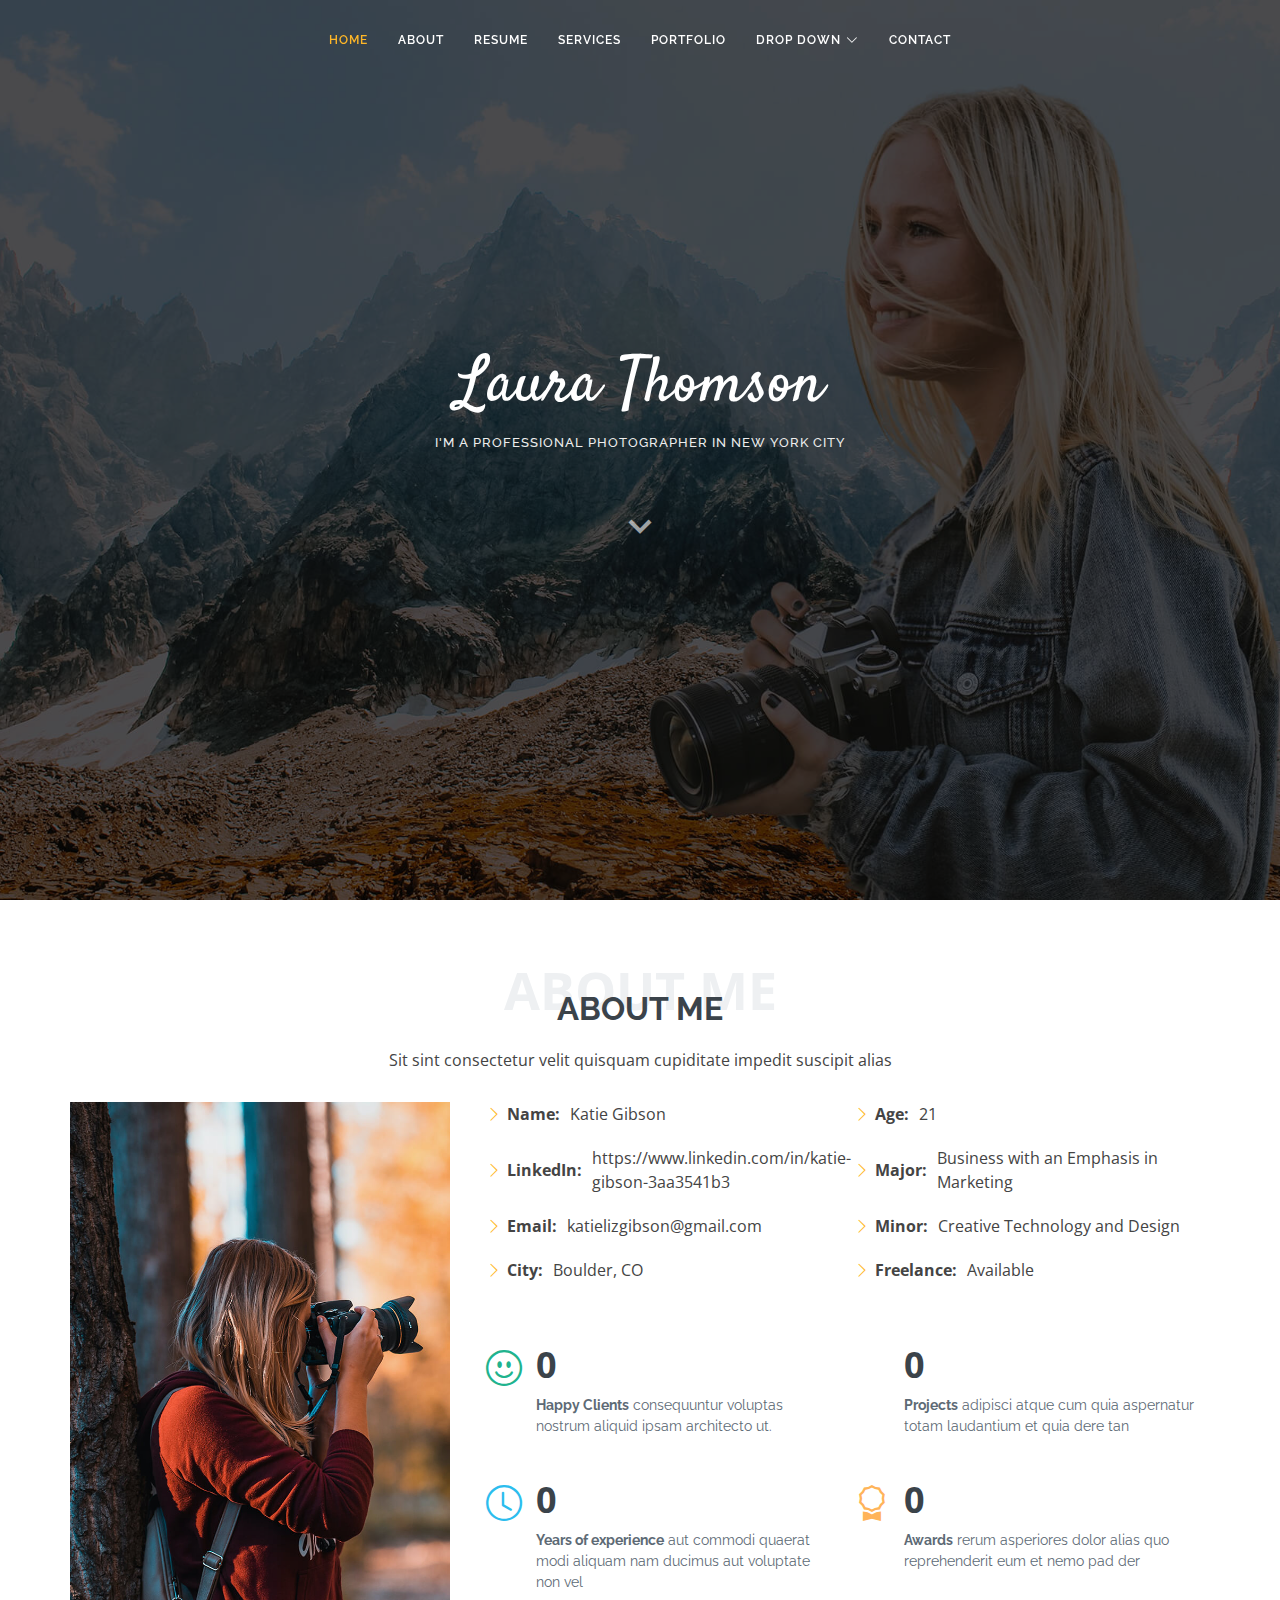
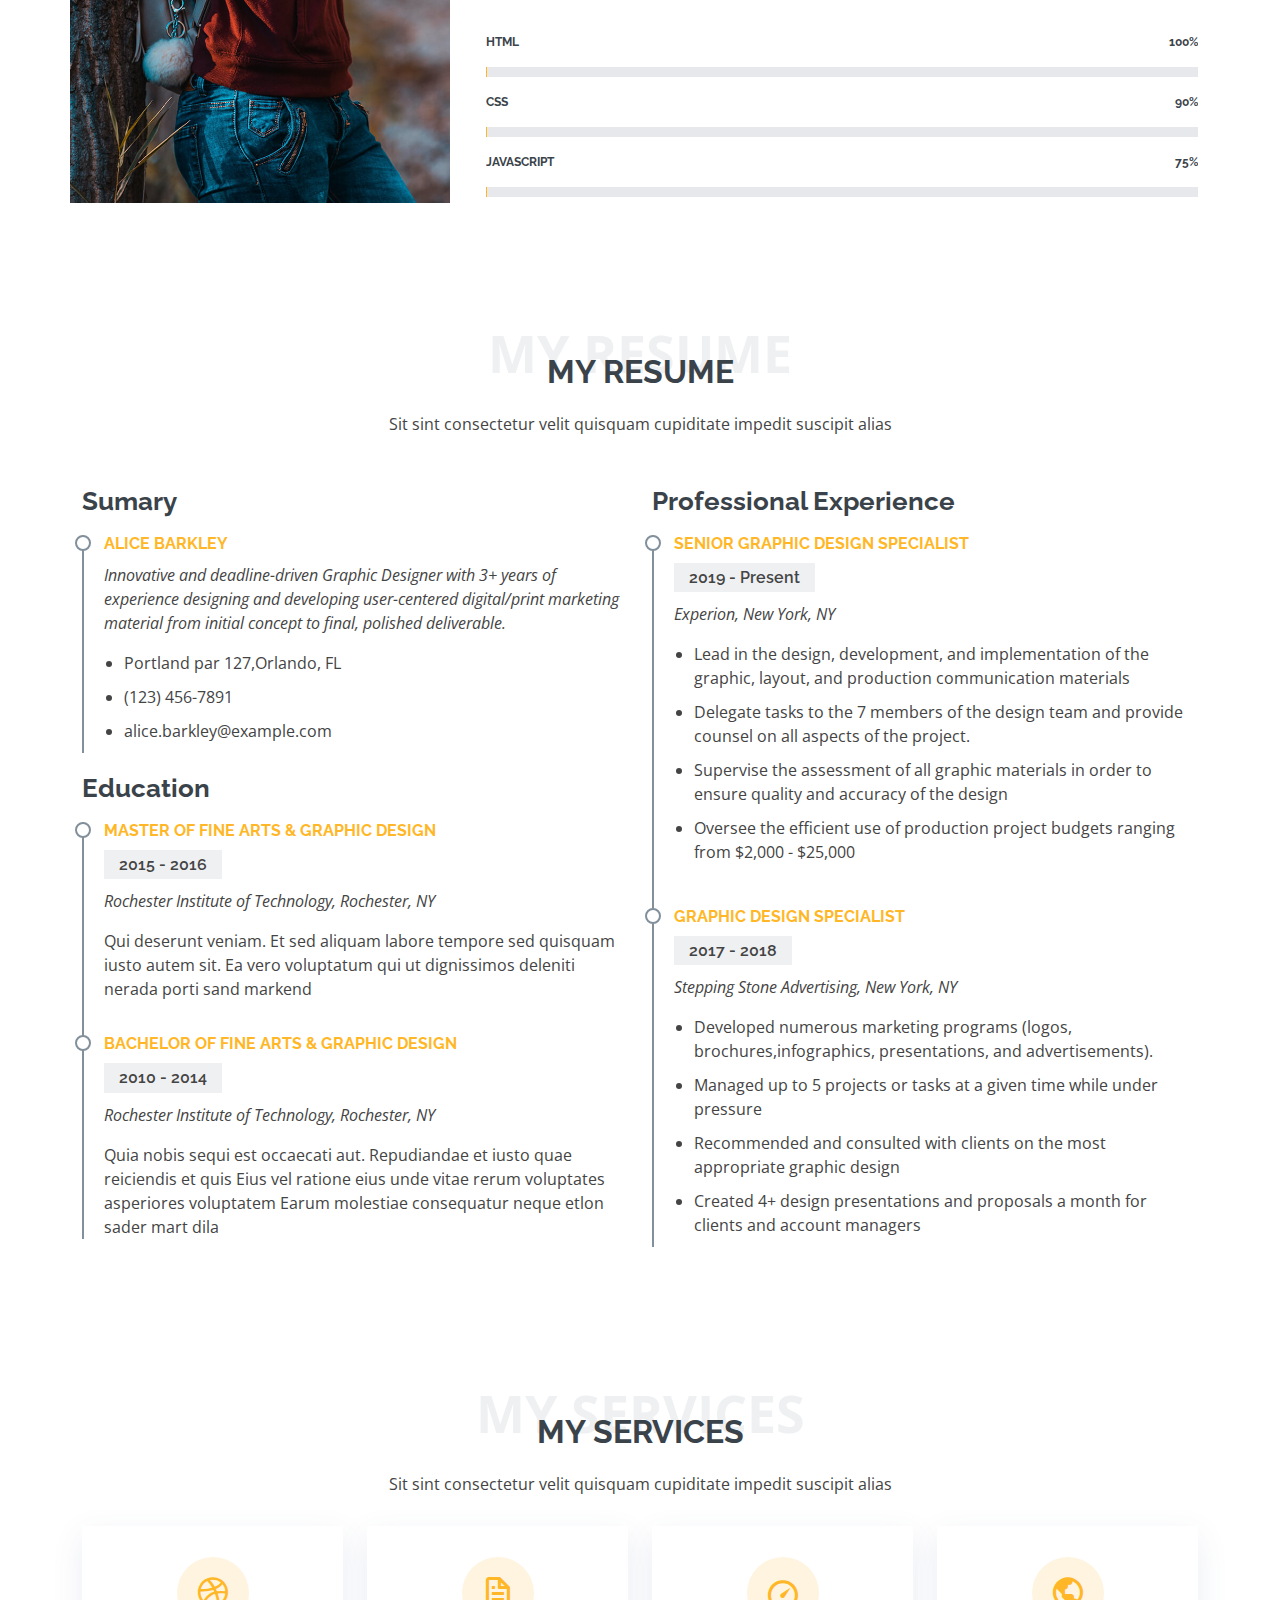
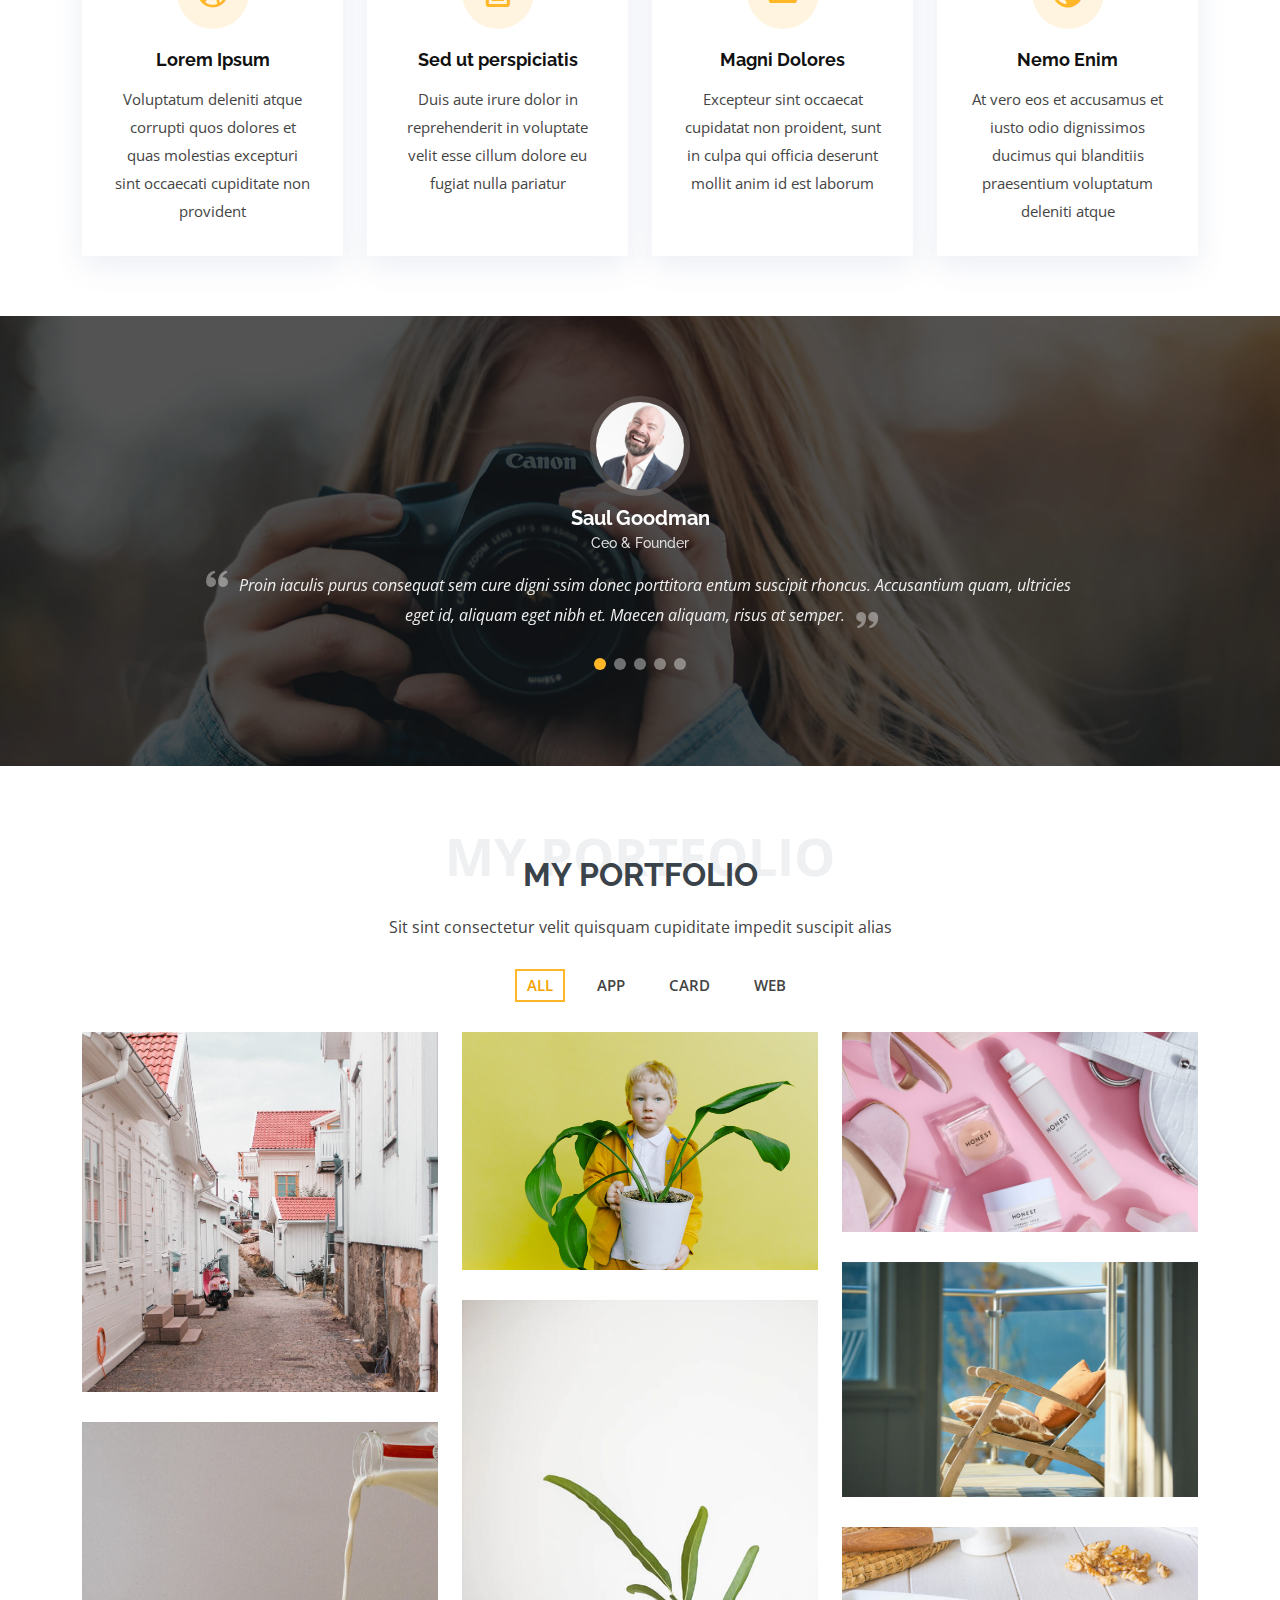
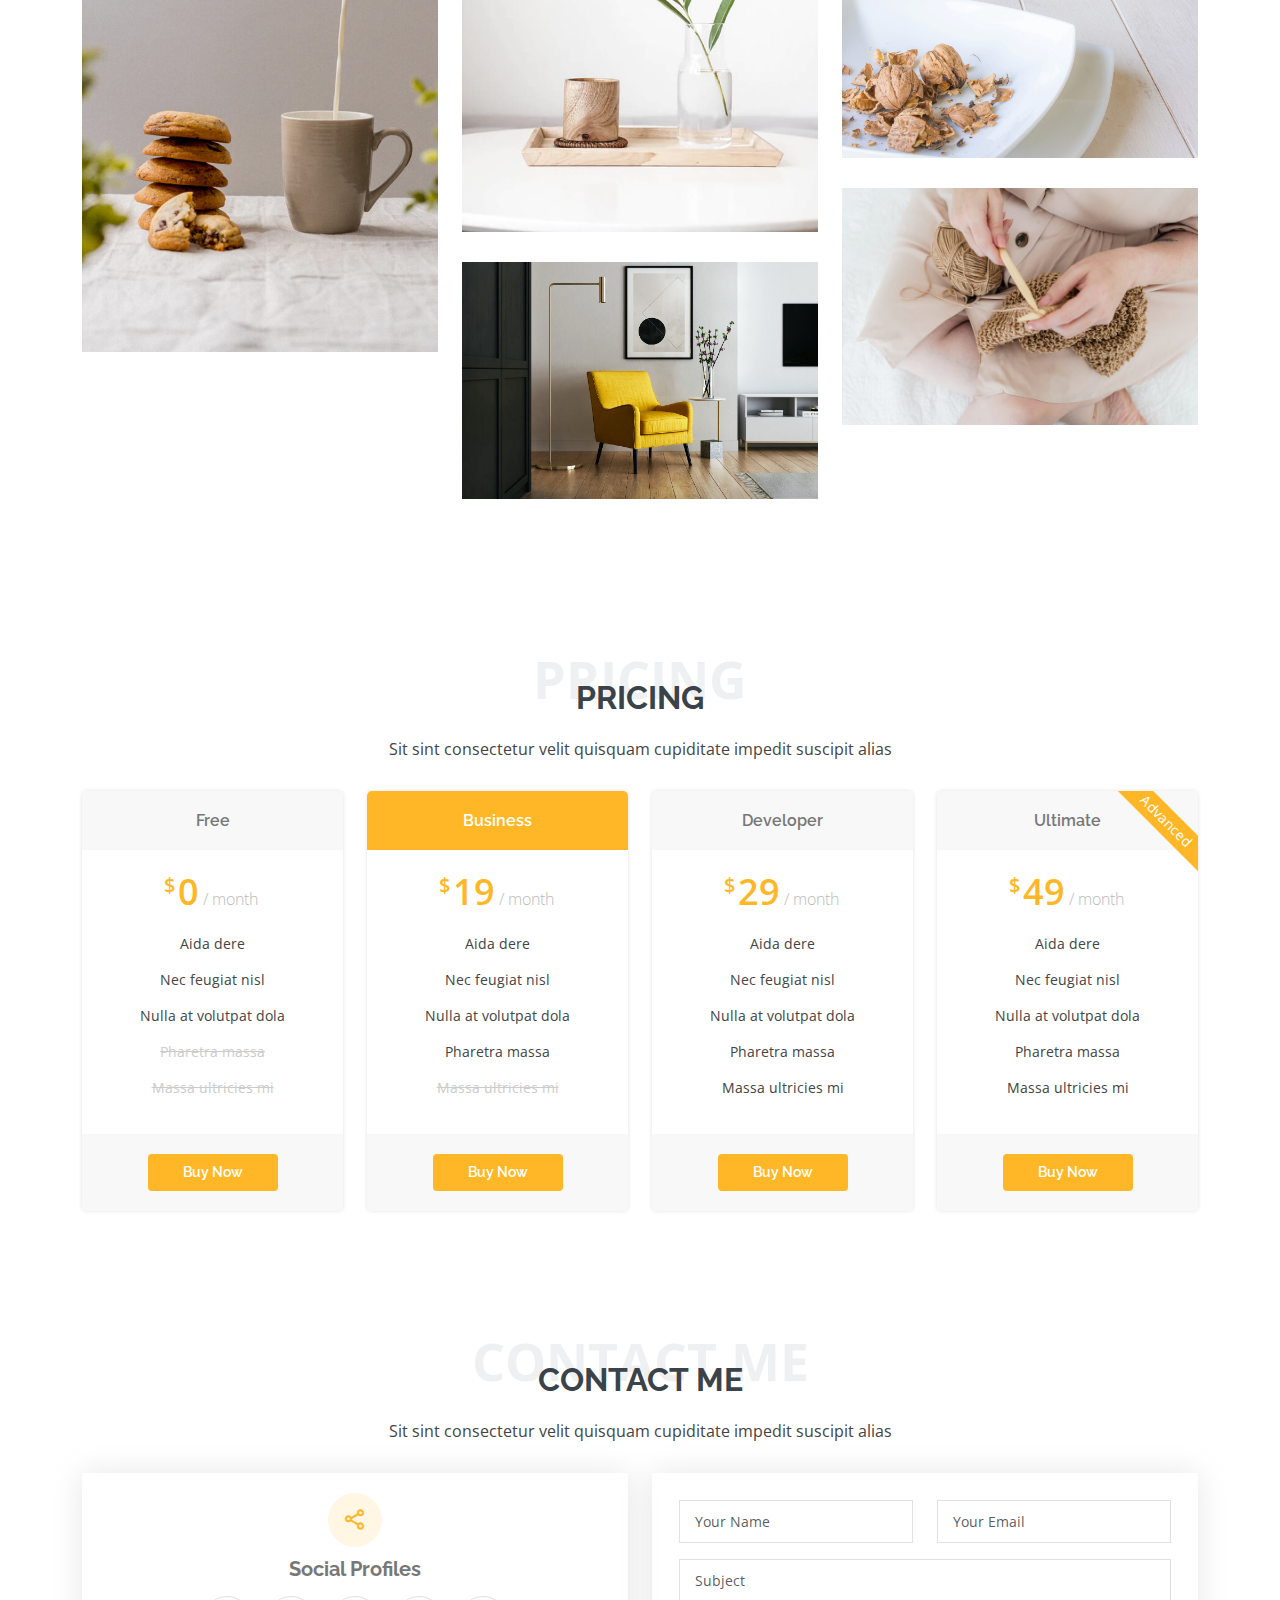
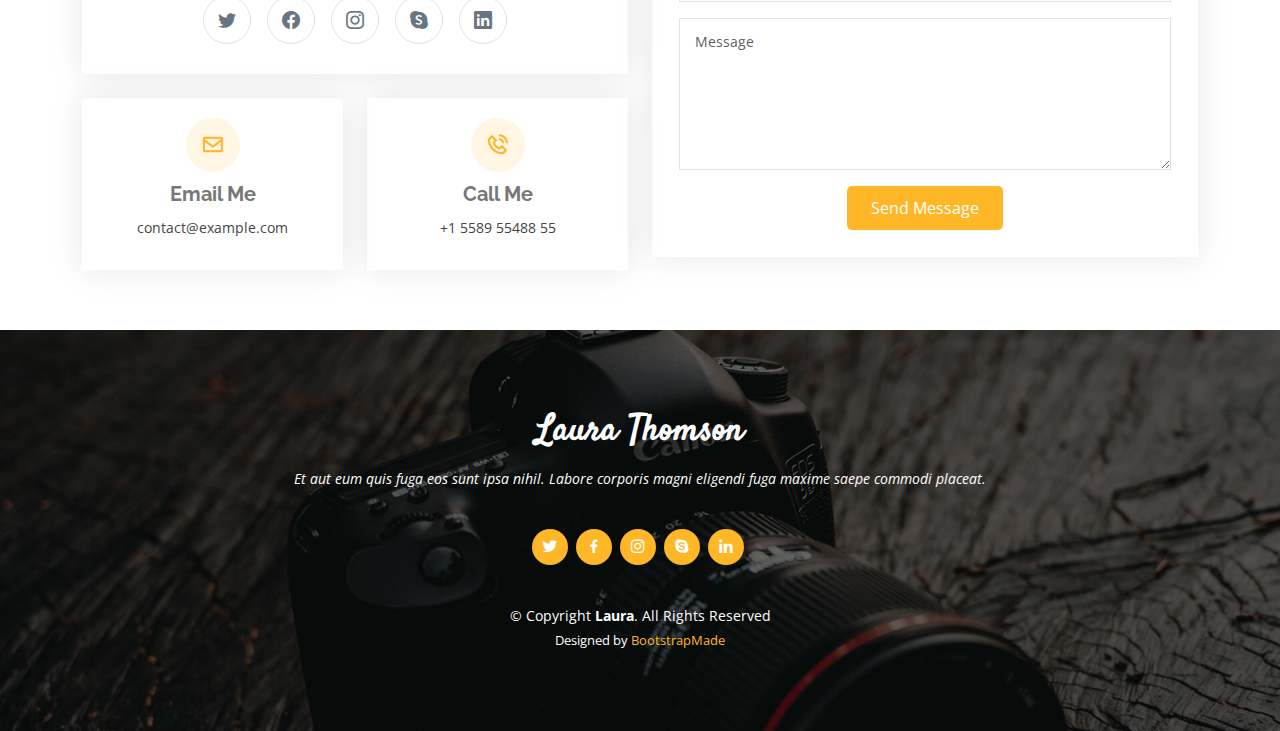
==== index.html @ d42ef7d1 "Update index.html" ====
<!DOCTYPE html>
<html lang="en">

<head>
  <meta charset="utf-8">
  <meta content="width=device-width, initial-scale=1.0" name="viewport">

  <title>Laura Bootstrap Template - Index</title>
  <meta content="" name="description">
  <meta content="" name="keywords">

  <!-- Favicons -->
  <link href="assets/img/favicon.png" rel="icon">
  <link href="assets/img/apple-touch-icon.png" rel="apple-touch-icon">

  <!-- Google Fonts -->
  <link href="https://fonts.googleapis.com/css?family=Open+Sans:300,300i,400,400i,600,600i,700,700i|Raleway:300,300i,400,400i,500,500i,600,600i,700,700i|Satisfy" rel="stylesheet">

  <!-- Vendor CSS Files -->
  <link href="assets/vendor/bootstrap/css/bootstrap.min.css" rel="stylesheet">
  <link href="assets/vendor/bootstrap-icons/bootstrap-icons.css" rel="stylesheet">
  <link href="assets/vendor/boxicons/css/boxicons.min.css" rel="stylesheet">
  <link href="assets/vendor/glightbox/css/glightbox.min.css" rel="stylesheet">
  <link href="assets/vendor/swiper/swiper-bundle.min.css" rel="stylesheet">

  <!-- Template Main CSS File -->
  <link href="assets/css/style.css" rel="stylesheet">

  <!-- =======================================================
  * Template Name: Laura
  * Updated: May 30 2023 with Bootstrap v5.3.0
  * Template URL: https://bootstrapmade.com/laura-free-creative-bootstrap-theme/
  * Author: BootstrapMade.com
  * License: https://bootstrapmade.com/license/
  ======================================================== -->
</head>

<body>

  <!-- ======= Header ======= -->
  <header id="header" class="fixed-top d-flex justify-content-center align-items-center header-transparent">

    <nav id="navbar" class="navbar">
      <ul>
        <li><a class="nav-link scrollto active" href="#hero">Home</a></li>
        <li><a class="nav-link scrollto" href="#about">About</a></li>
        <li><a class="nav-link scrollto" href="#resume">Resume</a></li>
        <li><a class="nav-link scrollto" href="#services">Services</a></li>
        <li><a class="nav-link scrollto " href="#portfolio">Portfolio</a></li>
        <li class="dropdown"><a href="#"><span>Drop Down</span> <i class="bi bi-chevron-down"></i></a>
          <ul>
            <li><a href="#">Drop Down 1</a></li>
            <li class="dropdown"><a href="#"><span>Deep Drop Down</span> <i class="bi bi-chevron-right"></i></a>
              <ul>
                <li><a href="#">Deep Drop Down 1</a></li>
                <li><a href="#">Deep Drop Down 2</a></li>
                <li><a href="#">Deep Drop Down 3</a></li>
                <li><a href="#">Deep Drop Down 4</a></li>
                <li><a href="#">Deep Drop Down 5</a></li>
              </ul>
            </li>
            <li><a href="#">Drop Down 2</a></li>
            <li><a href="#">Drop Down 3</a></li>
            <li><a href="#">Drop Down 4</a></li>
          </ul>
        </li>
        <li><a class="nav-link scrollto" href="#contact">Contact</a></li>
      </ul>
      <i class="bi bi-list mobile-nav-toggle"></i>
    </nav><!-- .navbar -->

  </header><!-- End Header -->

  <!-- ======= Hero Section ======= -->
  <section id="hero">
    <div class="hero-container">
      <h1>Laura Thomson</h1>
      <h2>I'm a Professional Photographer In New York City</h2>
      <a href="#about" class="btn-scroll scrollto" title="Scroll Down"><i class="bx bx-chevron-down"></i></a>
    </div>
  </section><!-- End Hero -->

  <main id="main">

    <!-- ======= About Me Section ======= -->
    <section id="about" class="about">
      <div class="container">

        <div class="section-title">
          <span>About Me</span>
          <h2>About Me</h2>
          <p>Sit sint consectetur velit quisquam cupiditate impedit suscipit alias</p>
        </div>

        <div class="row">
          <div class="image col-lg-4 d-flex align-items-stretch justify-content-center justify-content-lg-start"></div>
          <div class="col-lg-8 d-flex flex-column align-items-stretch">
            <div class="content ps-lg-4 d-flex flex-column justify-content-center">
              <div class="row">
                <div class="col-lg-6">
                  <ul>
                    <li><i class="bi bi-chevron-right"></i> <strong>Name:</strong> <span>Katie Gibson</span></li>
                    <li><i class="bi bi-chevron-right"></i> <strong>LinkedIn:</strong> <span>https://www.linkedin.com/in/katie-gibson-3aa3541b3</span></li>
                    <li><i class="bi bi-chevron-right"></i> <strong>Email:</strong> <span>katielizgibson@gmail.com</span></li>
                    <li><i class="bi bi-chevron-right"></i> <strong>City:</strong> <span>Boulder, CO</span></li>
                  </ul>
                </div>
                <div class="col-lg-6">
                  <ul>
                    <li><i class="bi bi-chevron-right"></i> <strong>Age:</strong> <span>21</span></li>
                    <li><i class="bi bi-chevron-right"></i> <strong>Major:</strong> <span>Business with an Emphasis in Marketing</span></li>
                    <li><i class="bi bi-chevron-right"></i> <strong>Minor:</strong> <span>Creative Technology and Design</span></li>
                    <li><i class="bi bi-chevron-right"></i> <strong>Freelance:</strong> <span>Available</span></li>
                  </ul>
                </div>
              </div>
              <div class="row mt-n4">
                <div class="col-md-6 mt-5 d-md-flex align-items-md-stretch">
                  <div class="count-box">
                    <i class="bi bi-emoji-smile" style="color: #20b38e;"></i>
                    <span data-purecounter-start="0" data-purecounter-end="232" data-purecounter-duration="1" class="purecounter"></span>
                    <p><strong>Happy Clients</strong> consequuntur voluptas nostrum aliquid ipsam architecto ut.</p>
                  </div>
                </div>

                <div class="col-md-6 mt-5 d-md-flex align-items-md-stretch">
                  <div class="count-box">
                    <i class="bi bi-journal-richtextr" style="color: #8a1ac2;"></i>
                    <span data-purecounter-start="0" data-purecounter-end="521" data-purecounter-duration="1" class="purecounter"></span>
                    <p><strong>Projects</strong> adipisci atque cum quia aspernatur totam laudantium et quia dere tan</p>
                  </div>
                </div>

                <div class="col-md-6 mt-5 d-md-flex align-items-md-stretch">
                  <div class="count-box">
                    <i class="bi bi-clock" style="color: #2cbdee;"></i>
                    <span data-purecounter-start="0" data-purecounter-end="18" data-purecounter-duration="1" class="purecounter"></span>
                    <p><strong>Years of experience</strong> aut commodi quaerat modi aliquam nam ducimus aut voluptate non vel</p>
                  </div>
                </div>

                <div class="col-md-6 mt-5 d-md-flex align-items-md-stretch">
                  <div class="count-box">
                    <i class="bi bi-award" style="color: #ffb459;"></i>
                    <span data-purecounter-start="0" data-purecounter-end="16" data-purecounter-duration="1" class="purecounter"></span>
                    <p><strong>Awards</strong> rerum asperiores dolor alias quo reprehenderit eum et nemo pad der</p>
                  </div>
                </div>
              </div>
            </div><!-- End .content-->

            <div class="skills-content ps-lg-4">
              <div class="progress">
                <span class="skill">HTML <i class="val">100%</i></span>
                <div class="progress-bar-wrap">
                  <div class="progress-bar" role="progressbar" aria-valuenow="100" aria-valuemin="0" aria-valuemax="100"></div>
                </div>
              </div>

              <div class="progress">
                <span class="skill">CSS <i class="val">90%</i></span>
                <div class="progress-bar-wrap">
                  <div class="progress-bar" role="progressbar" aria-valuenow="90" aria-valuemin="0" aria-valuemax="100"></div>
                </div>
              </div>

              <div class="progress">
                <span class="skill">JavaScript <i class="val">75%</i></span>
                <div class="progress-bar-wrap">
                  <div class="progress-bar" role="progressbar" aria-valuenow="75" aria-valuemin="0" aria-valuemax="100"></div>
                </div>
              </div>
            </div>

          </div>
        </div>

      </div>
    </section><!-- End About Me Section -->

    <!-- ======= My Resume Section ======= -->
    <section id="resume" class="resume">
      <div class="container">

        <div class="section-title">
          <span>My Resume</span>
          <h2>My Resume</h2>
          <p>Sit sint consectetur velit quisquam cupiditate impedit suscipit alias</p>
        </div>

        <div class="row">
          <div class="col-lg-6">
            <h3 class="resume-title">Sumary</h3>
            <div class="resume-item pb-0">
              <h4>Alice Barkley</h4>
              <p><em>Innovative and deadline-driven Graphic Designer with 3+ years of experience designing and developing user-centered digital/print marketing material from initial concept to final, polished deliverable.</em></p>
              <p>
              <ul>
                <li>Portland par 127,Orlando, FL</li>
                <li>(123) 456-7891</li>
                <li>alice.barkley@example.com</li>
              </ul>
              </p>
            </div>

            <h3 class="resume-title">Education</h3>
            <div class="resume-item">
              <h4>Master of Fine Arts &amp; Graphic Design</h4>
              <h5>2015 - 2016</h5>
              <p><em>Rochester Institute of Technology, Rochester, NY</em></p>
              <p>Qui deserunt veniam. Et sed aliquam labore tempore sed quisquam iusto autem sit. Ea vero voluptatum qui ut dignissimos deleniti nerada porti sand markend</p>
            </div>
            <div class="resume-item">
              <h4>Bachelor of Fine Arts &amp; Graphic Design</h4>
              <h5>2010 - 2014</h5>
              <p><em>Rochester Institute of Technology, Rochester, NY</em></p>
              <p>Quia nobis sequi est occaecati aut. Repudiandae et iusto quae reiciendis et quis Eius vel ratione eius unde vitae rerum voluptates asperiores voluptatem Earum molestiae consequatur neque etlon sader mart dila</p>
            </div>
          </div>
          <div class="col-lg-6">
            <h3 class="resume-title">Professional Experience</h3>
            <div class="resume-item">
              <h4>Senior graphic design specialist</h4>
              <h5>2019 - Present</h5>
              <p><em>Experion, New York, NY </em></p>
              <p>
              <ul>
                <li>Lead in the design, development, and implementation of the graphic, layout, and production communication materials</li>
                <li>Delegate tasks to the 7 members of the design team and provide counsel on all aspects of the project. </li>
                <li>Supervise the assessment of all graphic materials in order to ensure quality and accuracy of the design</li>
                <li>Oversee the efficient use of production project budgets ranging from $2,000 - $25,000</li>
              </ul>
              </p>
            </div>
            <div class="resume-item">
              <h4>Graphic design specialist</h4>
              <h5>2017 - 2018</h5>
              <p><em>Stepping Stone Advertising, New York, NY</em></p>
              <p>
              <ul>
                <li>Developed numerous marketing programs (logos, brochures,infographics, presentations, and advertisements).</li>
                <li>Managed up to 5 projects or tasks at a given time while under pressure</li>
                <li>Recommended and consulted with clients on the most appropriate graphic design</li>
                <li>Created 4+ design presentations and proposals a month for clients and account managers</li>
              </ul>
              </p>
            </div>
          </div>
        </div>

      </div>
    </section><!-- End My Resume Section -->

    <!-- ======= My Services Section ======= -->
    <section id="services" class="services">
      <div class="container">

        <div class="section-title">
          <span>My Services</span>
          <h2>My Services</h2>
          <p>Sit sint consectetur velit quisquam cupiditate impedit suscipit alias</p>
        </div>

        <div class="row">
          <div class="col-md-6 col-lg-3 d-flex align-items-stretch mb-5 mb-lg-0">
            <div class="icon-box">
              <div class="icon"><i class="bx bxl-dribbble"></i></div>
              <h4 class="title"><a href="">Lorem Ipsum</a></h4>
              <p class="description">Voluptatum deleniti atque corrupti quos dolores et quas molestias excepturi sint occaecati cupiditate non provident</p>
            </div>
          </div>

          <div class="col-md-6 col-lg-3 d-flex align-items-stretch mb-5 mb-lg-0">
            <div class="icon-box">
              <div class="icon"><i class="bx bx-file"></i></div>
              <h4 class="title"><a href="">Sed ut perspiciatis</a></h4>
              <p class="description">Duis aute irure dolor in reprehenderit in voluptate velit esse cillum dolore eu fugiat nulla pariatur</p>
            </div>
          </div>

          <div class="col-md-6 col-lg-3 d-flex align-items-stretch mb-5 mb-lg-0">
            <div class="icon-box">
              <div class="icon"><i class="bx bx-tachometer"></i></div>
              <h4 class="title"><a href="">Magni Dolores</a></h4>
              <p class="description">Excepteur sint occaecat cupidatat non proident, sunt in culpa qui officia deserunt mollit anim id est laborum</p>
            </div>
          </div>

          <div class="col-md-6 col-lg-3 d-flex align-items-stretch mb-5 mb-lg-0">
            <div class="icon-box">
              <div class="icon"><i class="bx bx-world"></i></div>
              <h4 class="title"><a href="">Nemo Enim</a></h4>
              <p class="description">At vero eos et accusamus et iusto odio dignissimos ducimus qui blanditiis praesentium voluptatum deleniti atque</p>
            </div>
          </div>

        </div>

      </div>
    </section><!-- End My Services Section -->

    <!-- ======= Testimonials Section ======= -->
    <section id="testimonials" class="testimonials">
      <div class="container position-relative">

        <div class="testimonials-slider swiper" data-aos="fade-up" data-aos-delay="100">
          <div class="swiper-wrapper">

            <div class="swiper-slide">
              <div class="testimonial-item">
                <img src="assets/img/testimonials/testimonials-1.jpg" class="testimonial-img" alt="">
                <h3>Saul Goodman</h3>
                <h4>Ceo &amp; Founder</h4>
                <p>
                  <i class="bx bxs-quote-alt-left quote-icon-left"></i>
                  Proin iaculis purus consequat sem cure digni ssim donec porttitora entum suscipit rhoncus. Accusantium quam, ultricies eget id, aliquam eget nibh et. Maecen aliquam, risus at semper.
                  <i class="bx bxs-quote-alt-right quote-icon-right"></i>
                </p>
              </div>
            </div><!-- End testimonial item -->

            <div class="swiper-slide">
              <div class="testimonial-item">
                <img src="assets/img/testimonials/testimonials-2.jpg" class="testimonial-img" alt="">
                <h3>Sara Wilsson</h3>
                <h4>Designer</h4>
                <p>
                  <i class="bx bxs-quote-alt-left quote-icon-left"></i>
                  Export tempor illum tamen malis malis eram quae irure esse labore quem cillum quid cillum eram malis quorum velit fore eram velit sunt aliqua noster fugiat irure amet legam anim culpa.
                  <i class="bx bxs-quote-alt-right quote-icon-right"></i>
                </p>
              </div>
            </div><!-- End testimonial item -->

            <div class="swiper-slide">
              <div class="testimonial-item">
                <img src="assets/img/testimonials/testimonials-3.jpg" class="testimonial-img" alt="">
                <h3>Jena Karlis</h3>
                <h4>Store Owner</h4>
                <p>
                  <i class="bx bxs-quote-alt-left quote-icon-left"></i>
                  Enim nisi quem export duis labore cillum quae magna enim sint quorum nulla quem veniam duis minim tempor labore quem eram duis noster aute amet eram fore quis sint minim.
                  <i class="bx bxs-quote-alt-right quote-icon-right"></i>
                </p>
              </div>
            </div><!-- End testimonial item -->

            <div class="swiper-slide">
              <div class="testimonial-item">
                <img src="assets/img/testimonials/testimonials-4.jpg" class="testimonial-img" alt="">
                <h3>Matt Brandon</h3>
                <h4>Freelancer</h4>
                <p>
                  <i class="bx bxs-quote-alt-left quote-icon-left"></i>
                  Fugiat enim eram quae cillum dolore dolor amet nulla culpa multos export minim fugiat minim velit minim dolor enim duis veniam ipsum anim magna sunt elit fore quem dolore labore illum veniam.
                  <i class="bx bxs-quote-alt-right quote-icon-right"></i>
                </p>
              </div>
            </div><!-- End testimonial item -->

            <div class="swiper-slide">
              <div class="testimonial-item">
                <img src="assets/img/testimonials/testimonials-5.jpg" class="testimonial-img" alt="">
                <h3>John Larson</h3>
                <h4>Entrepreneur</h4>
                <p>
                  <i class="bx bxs-quote-alt-left quote-icon-left"></i>
                  Quis quorum aliqua sint quem legam fore sunt eram irure aliqua veniam tempor noster veniam enim culpa labore duis sunt culpa nulla illum cillum fugiat legam esse veniam culpa fore nisi cillum quid.
                  <i class="bx bxs-quote-alt-right quote-icon-right"></i>
                </p>
              </div>
            </div><!-- End testimonial item -->

          </div>
          <div class="swiper-pagination"></div>
        </div>

      </div>
    </section><!-- End Testimonials Section -->

    <!-- ======= My Portfolio Section ======= -->
    <section id="portfolio" class="portfolio">
      <div class="container">

        <div class="section-title">
          <span>My Portfolio</span>
          <h2>My Portfolio</h2>
          <p>Sit sint consectetur velit quisquam cupiditate impedit suscipit alias</p>
        </div>

        <ul id="portfolio-flters" class="d-flex justify-content-center">
          <li data-filter="*" class="filter-active">All</li>
          <li data-filter=".filter-app">App</li>
          <li data-filter=".filter-card">Card</li>
          <li data-filter=".filter-web">Web</li>
        </ul>

        <div class="row portfolio-container">

          <div class="col-lg-4 col-md-6 portfolio-item filter-app">
            <div class="portfolio-img"><img src="assets/img/portfolio/portfolio-1.jpg" class="img-fluid" alt=""></div>
            <div class="portfolio-info">
              <h4>App 1</h4>
              <p>App</p>
              <a href="assets/img/portfolio/portfolio-1.jpg" data-gallery="portfolioGallery" class="portfolio-lightbox preview-link" title="App 1"><i class="bx bx-plus"></i></a>
              <a href="portfolio-details.html" class="details-link" title="More Details"><i class="bx bx-link"></i></a>
            </div>
          </div>

          <div class="col-lg-4 col-md-6 portfolio-item filter-web">
            <div class="portfolio-img"><img src="assets/img/portfolio/portfolio-2.jpg" class="img-fluid" alt=""></div>
            <div class="portfolio-info">
              <h4>Web 3</h4>
              <p>Web</p>
              <a href="assets/img/portfolio/portfolio-2.jpg" data-gallery="portfolioGallery" class="portfolio-lightbox preview-link" title="Web 3"><i class="bx bx-plus"></i></a>
              <a href="portfolio-details.html" class="details-link" title="More Details"><i class="bx bx-link"></i></a>
            </div>
          </div>

          <div class="col-lg-4 col-md-6 portfolio-item filter-app">
            <div class="portfolio-img"><img src="assets/img/portfolio/portfolio-3.jpg" class="img-fluid" alt=""></div>
            <div class="portfolio-info">
              <h4>App 2</h4>
              <p>App</p>
              <a href="assets/img/portfolio/portfolio-3.jpg" data-gallery="portfolioGallery" class="portfolio-lightbox preview-link" title="App 2"><i class="bx bx-plus"></i></a>
              <a href="portfolio-details.html" class="details-link" title="More Details"><i class="bx bx-link"></i></a>
            </div>
          </div>

          <div class="col-lg-4 col-md-6 portfolio-item filter-card">
            <div class="portfolio-img"><img src="assets/img/portfolio/portfolio-4.jpg" class="img-fluid" alt=""></div>
            <div class="portfolio-info">
              <h4>Card 2</h4>
              <p>Card</p>
              <a href="assets/img/portfolio/portfolio-4.jpg" data-gallery="portfolioGallery" class="portfolio-lightbox preview-link" title="Card 2"><i class="bx bx-plus"></i></a>
              <a href="portfolio-details.html" class="details-link" title="More Details"><i class="bx bx-link"></i></a>
            </div>
          </div>

          <div class="col-lg-4 col-md-6 portfolio-item filter-web">
            <div class="portfolio-img"><img src="assets/img/portfolio/portfolio-5.jpg" class="img-fluid" alt=""></div>
            <div class="portfolio-info">
              <h4>Web 2</h4>
              <p>Web</p>
              <a href="assets/img/portfolio/portfolio-5.jpg" data-gallery="portfolioGallery" class="portfolio-lightbox preview-link" title="Web 2"><i class="bx bx-plus"></i></a>
              <a href="portfolio-details.html" class="details-link" title="More Details"><i class="bx bx-link"></i></a>
            </div>
          </div>

          <div class="col-lg-4 col-md-6 portfolio-item filter-app">
            <div class="portfolio-img"><img src="assets/img/portfolio/portfolio-6.jpg" class="img-fluid" alt=""></div>
            <div class="portfolio-info">
              <h4>App 3</h4>
              <p>App</p>
              <a href="assets/img/portfolio/portfolio-6.jpg" data-gallery="portfolioGallery" class="portfolio-lightbox preview-link" title="App 3"><i class="bx bx-plus"></i></a>
              <a href="portfolio-details.html" class="details-link" title="More Details"><i class="bx bx-link"></i></a>
            </div>
          </div>

          <div class="col-lg-4 col-md-6 portfolio-item filter-card">
            <div class="portfolio-img"><img src="assets/img/portfolio/portfolio-7.jpg" class="img-fluid" alt=""></div>
            <div class="portfolio-info">
              <h4>Card 1</h4>
              <p>Card</p>
              <a href="assets/img/portfolio/portfolio-7.jpg" data-gallery="portfolioGallery" class="portfolio-lightbox preview-link" title="Card 1"><i class="bx bx-plus"></i></a>
              <a href="portfolio-details.html" class="details-link" title="More Details"><i class="bx bx-link"></i></a>
            </div>
          </div>

          <div class="col-lg-4 col-md-6 portfolio-item filter-card">
            <div class="portfolio-img"><img src="assets/img/portfolio/portfolio-8.jpg" class="img-fluid" alt=""></div>
            <div class="portfolio-info">
              <h4>Card 3</h4>
              <p>Card</p>
              <a href="assets/img/portfolio/portfolio-8.jpg" data-gallery="portfolioGallery" class="portfolio-lightbox preview-link" title="Card 3"><i class="bx bx-plus"></i></a>
              <a href="portfolio-details.html" class="details-link" title="More Details"><i class="bx bx-link"></i></a>
            </div>
          </div>

          <div class="col-lg-4 col-md-6 portfolio-item filter-web">
            <div class="portfolio-img"><img src="assets/img/portfolio/portfolio-9.jpg" class="img-fluid" alt=""></div>
            <div class="portfolio-info">
              <h4>Web 3</h4>
              <p>Web</p>
              <a href="assets/img/portfolio/portfolio-9.jpg" data-gallery="portfolioGallery" class="portfolio-lightbox preview-link" title="Web 3"><i class="bx bx-plus"></i></a>
              <a href="portfolio-details.html" class="details-link" title="More Details"><i class="bx bx-link"></i></a>
            </div>
          </div>

        </div>

      </div>
    </section><!-- End My Portfolio Section -->

    <!-- ======= Pricing Section ======= -->
    <section id="pricing" class="pricing">
      <div class="container">

        <div class="section-title">
          <span>Pricing</span>
          <h2>Pricing</h2>
          <p>Sit sint consectetur velit quisquam cupiditate impedit suscipit alias</p>
        </div>

        <div class="row">

          <div class="col-lg-3 col-md-6">
            <div class="box">
              <h3>Free</h3>
              <h4><sup>$</sup>0<span> / month</span></h4>
              <ul>
                <li>Aida dere</li>
                <li>Nec feugiat nisl</li>
                <li>Nulla at volutpat dola</li>
                <li class="na">Pharetra massa</li>
                <li class="na">Massa ultricies mi</li>
              </ul>
              <div class="btn-wrap">
                <a href="#" class="btn-buy">Buy Now</a>
              </div>
            </div>
          </div>

          <div class="col-lg-3 col-md-6 mt-4 mt-md-0">
            <div class="box featured">
              <h3>Business</h3>
              <h4><sup>$</sup>19<span> / month</span></h4>
              <ul>
                <li>Aida dere</li>
                <li>Nec feugiat nisl</li>
                <li>Nulla at volutpat dola</li>
                <li>Pharetra massa</li>
                <li class="na">Massa ultricies mi</li>
              </ul>
              <div class="btn-wrap">
                <a href="#" class="btn-buy">Buy Now</a>
              </div>
            </div>
          </div>

          <div class="col-lg-3 col-md-6 mt-4 mt-lg-0">
            <div class="box">
              <h3>Developer</h3>
              <h4><sup>$</sup>29<span> / month</span></h4>
              <ul>
                <li>Aida dere</li>
                <li>Nec feugiat nisl</li>
                <li>Nulla at volutpat dola</li>
                <li>Pharetra massa</li>
                <li>Massa ultricies mi</li>
              </ul>
              <div class="btn-wrap">
                <a href="#" class="btn-buy">Buy Now</a>
              </div>
            </div>
          </div>

          <div class="col-lg-3 col-md-6 mt-4 mt-lg-0">
            <div class="box">
              <span class="advanced">Advanced</span>
              <h3>Ultimate</h3>
              <h4><sup>$</sup>49<span> / month</span></h4>
              <ul>
                <li>Aida dere</li>
                <li>Nec feugiat nisl</li>
                <li>Nulla at volutpat dola</li>
                <li>Pharetra massa</li>
                <li>Massa ultricies mi</li>
              </ul>
              <div class="btn-wrap">
                <a href="#" class="btn-buy">Buy Now</a>
              </div>
            </div>
          </div>

        </div>

      </div>
    </section><!-- End Pricing Section -->

    <!-- ======= Contact Me Section ======= -->
    <section id="contact" class="contact">
      <div class="container">

        <div class="section-title">
          <span>Contact Me</span>
          <h2>Contact Me</h2>
          <p>Sit sint consectetur velit quisquam cupiditate impedit suscipit alias</p>
        </div>

        <div class="row">

          <div class="col-lg-6">

            <div class="row">
              <div class="col-md-12">
                <div class="info-box">
                  <i class="bx bx-share-alt"></i>
                  <h3>Social Profiles</h3>
                  <div class="social-links">
                    <a href="#" class="twitter"><i class="bi bi-twitter"></i></a>
                    <a href="#" class="facebook"><i class="bi bi-facebook"></i></a>
                    <a href="#" class="instagram"><i class="bi bi-instagram"></i></a>
                    <a href="#" class="google-plus"><i class="bi bi-skype"></i></a>
                    <a href="#" class="linkedin"><i class="bi bi-linkedin"></i></a>
                  </div>
                </div>
              </div>
              <div class="col-md-6">
                <div class="info-box mt-4">
                  <i class="bx bx-envelope"></i>
                  <h3>Email Me</h3>
                  <p>contact@example.com</p>
                </div>
              </div>
              <div class="col-md-6">
                <div class="info-box mt-4">
                  <i class="bx bx-phone-call"></i>
                  <h3>Call Me</h3>
                  <p>+1 5589 55488 55</p>
                </div>
              </div>
            </div>

          </div>

          <div class="col-lg-6">
            <form action="forms/contact.php" method="post" role="form" class="php-email-form">
              <div class="row">
                <div class="col-md-6 form-group">
                  <input type="text" name="name" class="form-control" id="name" placeholder="Your Name" required>
                </div>
                <div class="col-md-6 form-group mt-3 mt-md-0">
                  <input type="email" class="form-control" name="email" id="email" placeholder="Your Email" required>
                </div>
              </div>
              <div class="form-group mt-3">
                <input type="text" class="form-control" name="subject" id="subject" placeholder="Subject" required>
              </div>
              <div class="form-group mt-3">
                <textarea class="form-control" name="message" rows="6" placeholder="Message" required></textarea>
              </div>
              <div class="my-3">
                <div class="loading">Loading</div>
                <div class="error-message"></div>
                <div class="sent-message">Your message has been sent. Thank you!</div>
              </div>
              <div class="text-center"><button type="submit">Send Message</button></div>
            </form>
          </div>

        </div>

      </div>
    </section><!-- End Contact Me Section -->

  </main><!-- End #main -->

  <!-- ======= Footer ======= -->
  <footer id="footer">
    <div class="container">
      <h3>Laura Thomson</h3>
      <p>Et aut eum quis fuga eos sunt ipsa nihil. Labore corporis magni eligendi fuga maxime saepe commodi placeat.</p>
      <div class="social-links">
        <a href="#" class="twitter"><i class="bx bxl-twitter"></i></a>
        <a href="#" class="facebook"><i class="bx bxl-facebook"></i></a>
        <a href="#" class="instagram"><i class="bx bxl-instagram"></i></a>
        <a href="#" class="google-plus"><i class="bx bxl-skype"></i></a>
        <a href="#" class="linkedin"><i class="bx bxl-linkedin"></i></a>
      </div>
      <div class="copyright">
        &copy; Copyright <strong><span>Laura</span></strong>. All Rights Reserved
      </div>
      <div class="credits">
        <!-- All the links in the footer should remain intact. -->
        <!-- You can delete the links only if you purchased the pro version. -->
        <!-- Licensing information: https://bootstrapmade.com/license/ -->
        <!-- Purchase the pro version with working PHP/AJAX contact form: https://bootstrapmade.com/laura-free-creative-bootstrap-theme/ -->
        Designed by <a href="https://bootstrapmade.com/">BootstrapMade</a>
      </div>
    </div>
  </footer><!-- End Footer -->

  <a href="#" class="back-to-top d-flex align-items-center justify-content-center"><i class="bi bi-arrow-up-short"></i></a>

  <!-- Vendor JS Files -->
  <script src="assets/vendor/purecounter/purecounter_vanilla.js"></script>
  <script src="assets/vendor/bootstrap/js/bootstrap.bundle.min.js"></script>
  <script src="assets/vendor/glightbox/js/glightbox.min.js"></script>
  <script src="assets/vendor/isotope-layout/isotope.pkgd.min.js"></script>
  <script src="assets/vendor/swiper/swiper-bundle.min.js"></script>
  <script src="assets/vendor/waypoints/noframework.waypoints.js"></script>
  <script src="assets/vendor/php-email-form/validate.js"></script>

  <!-- Template Main JS File -->
  <script src="assets/js/main.js"></script>

</body>

</html>
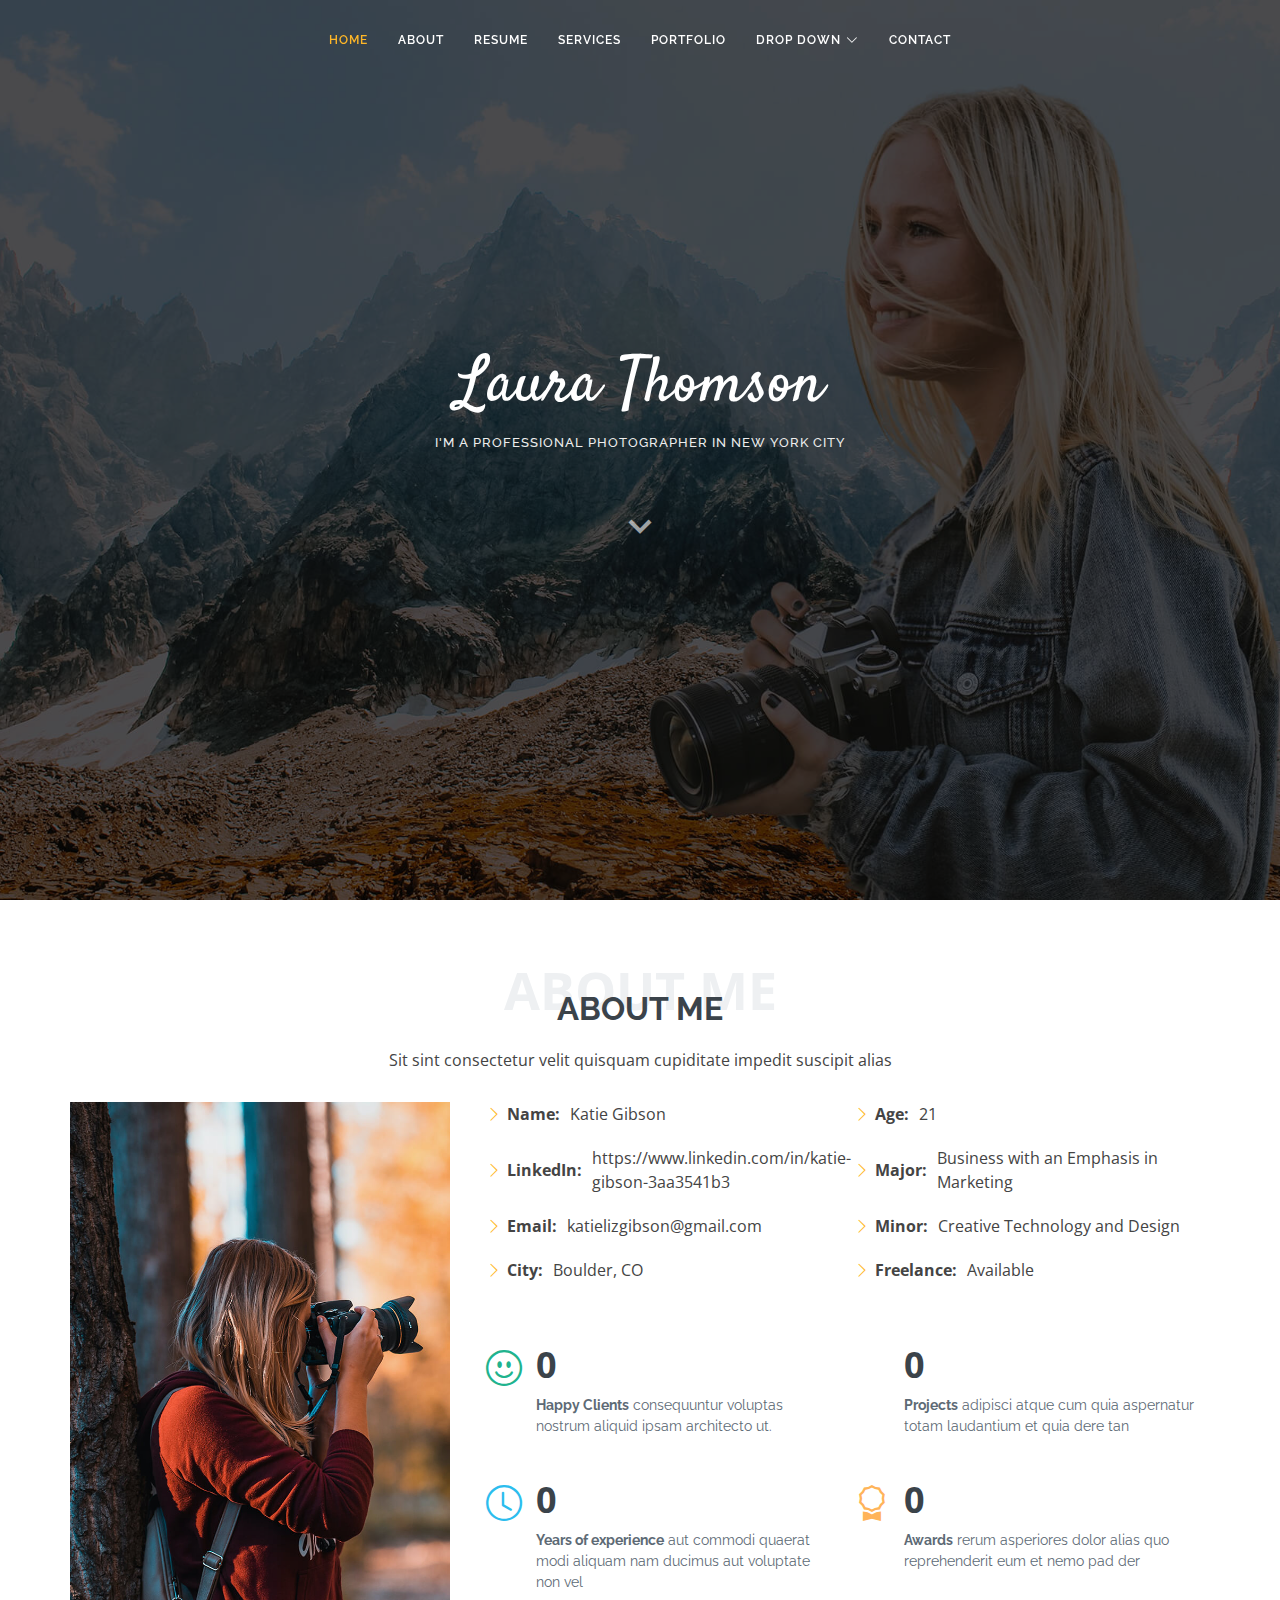
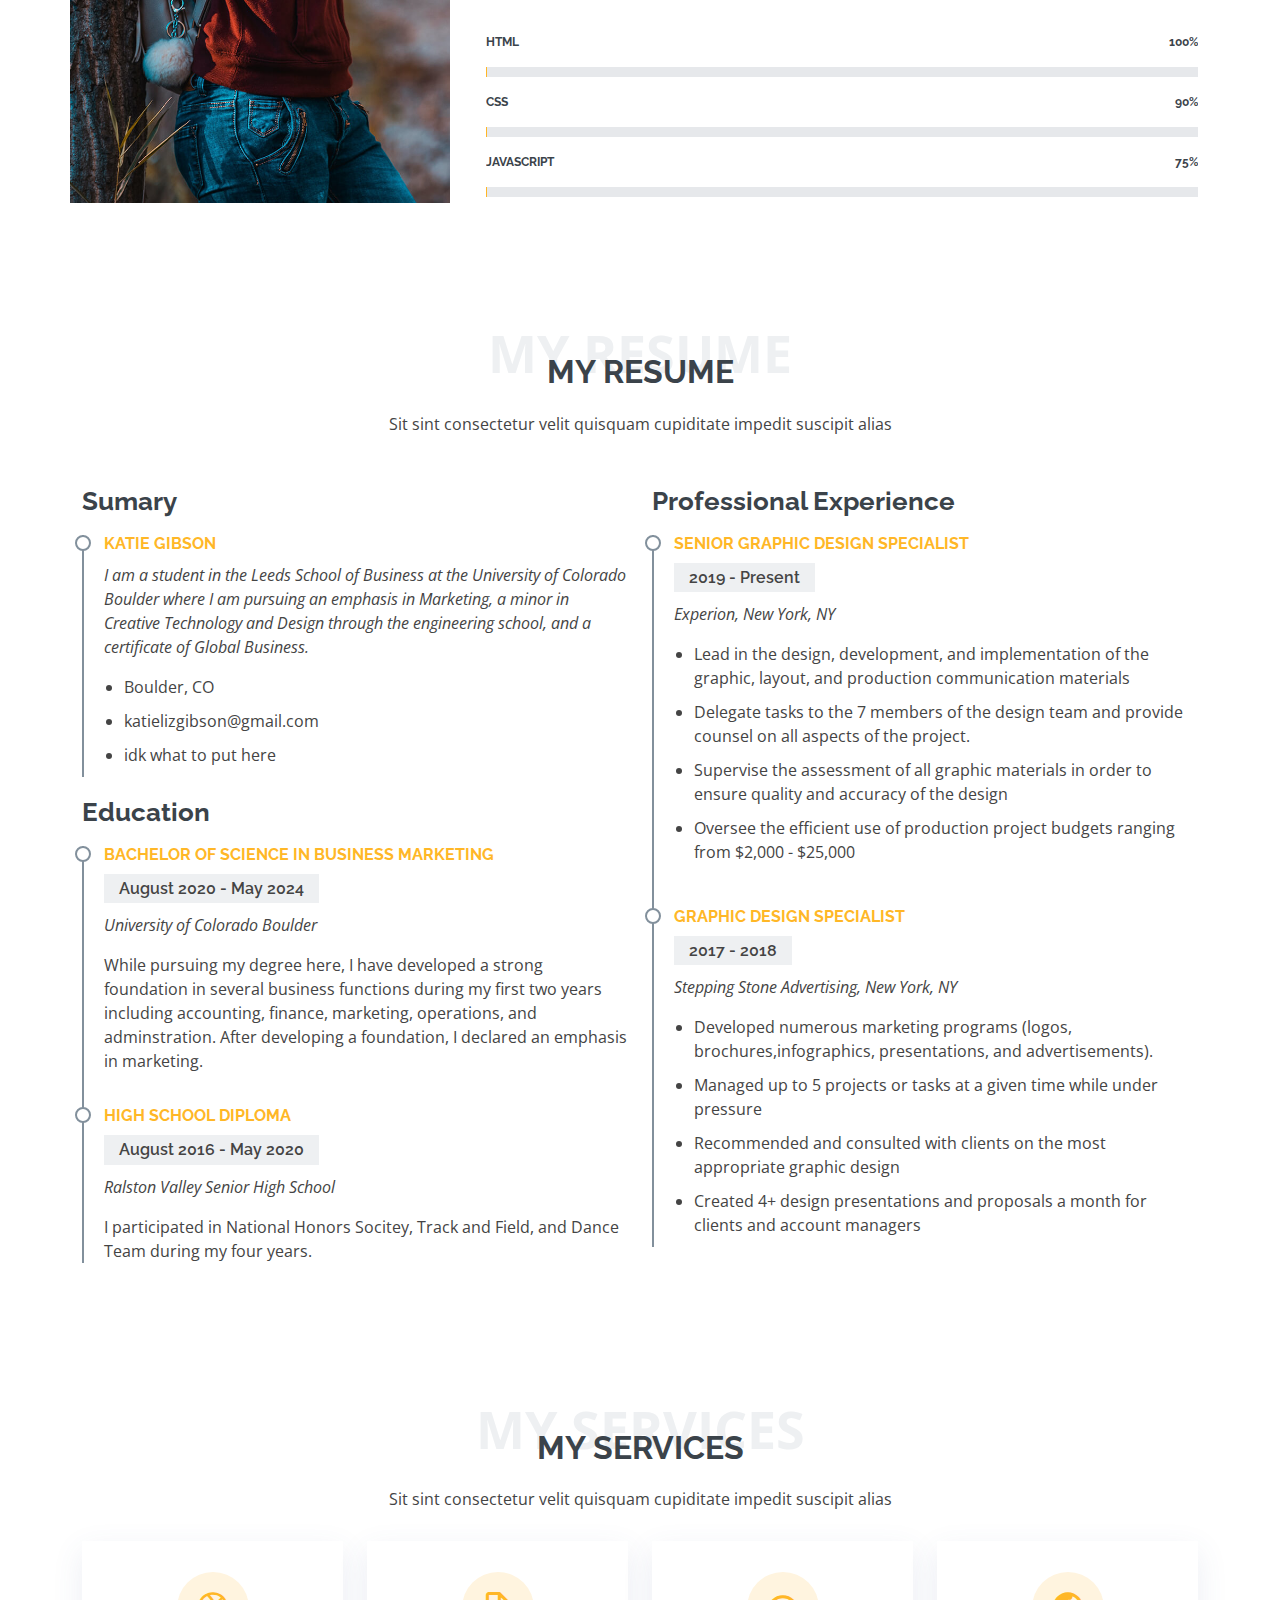
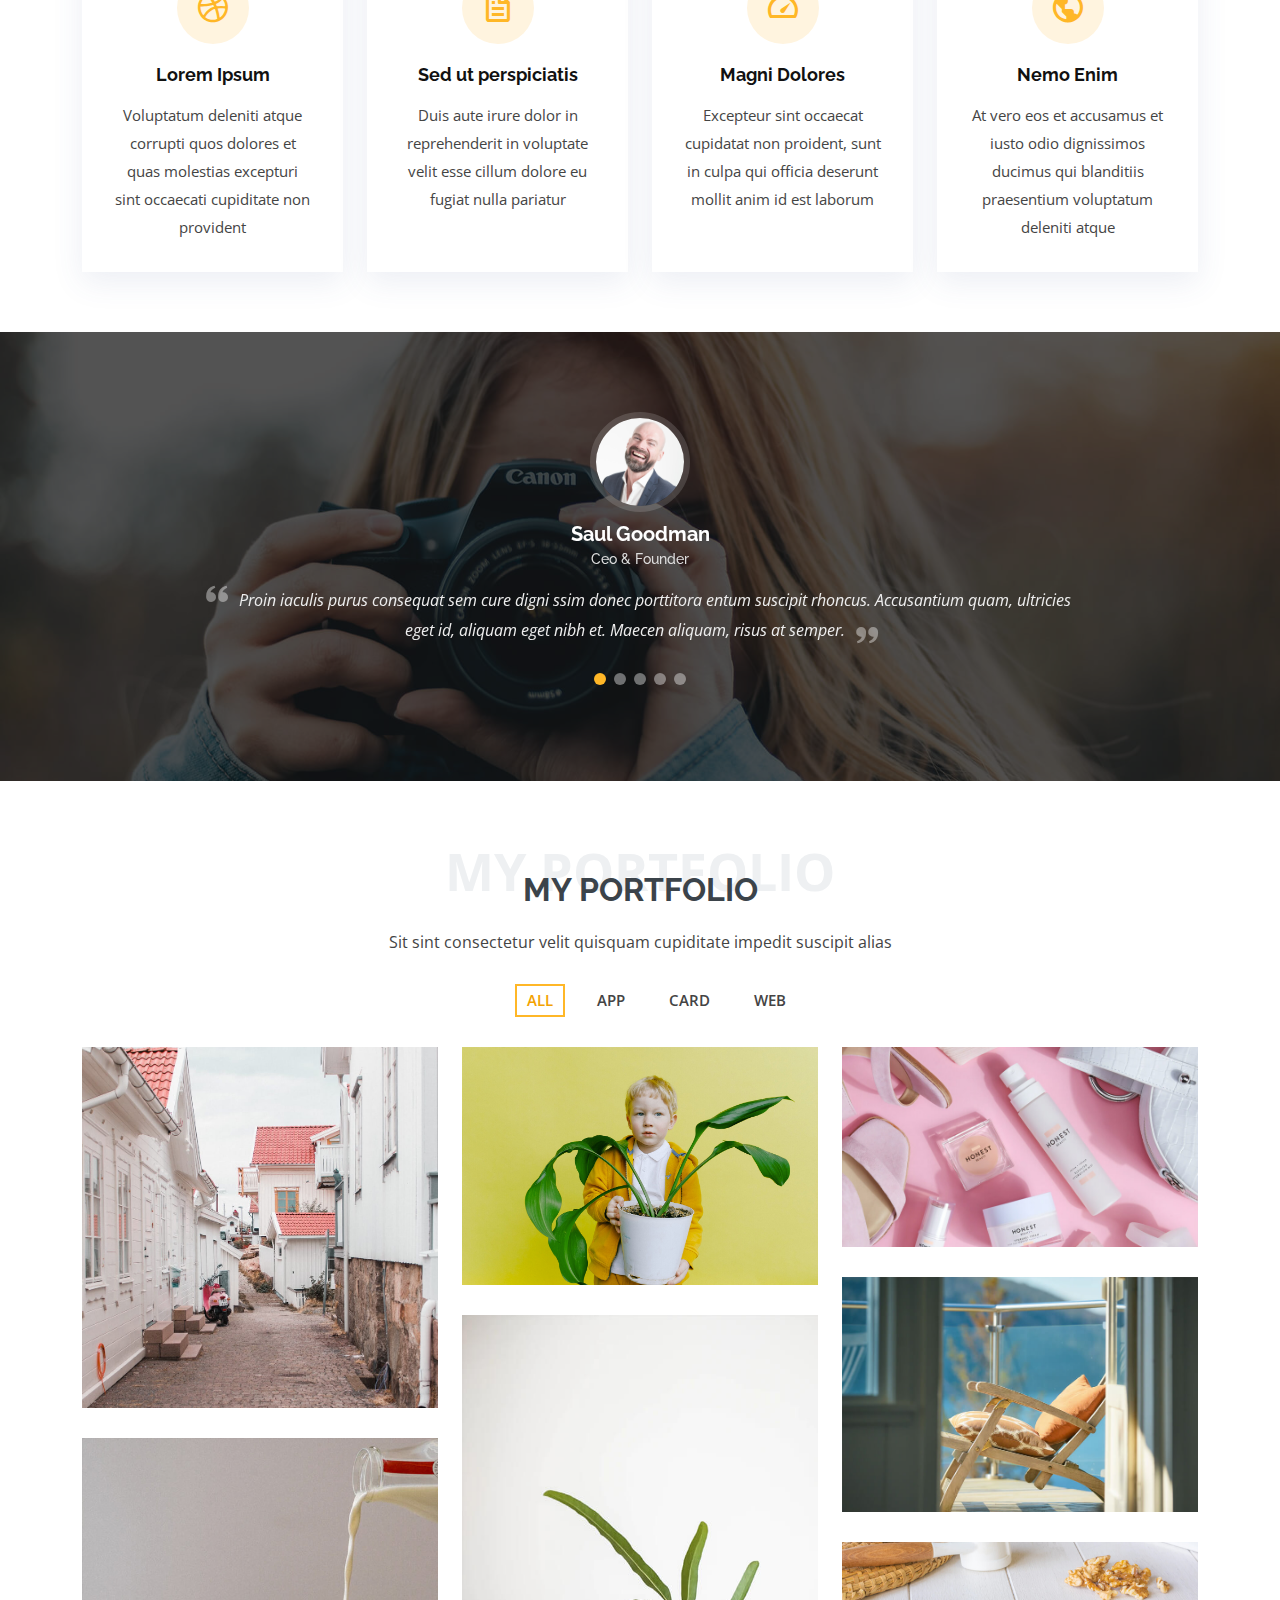
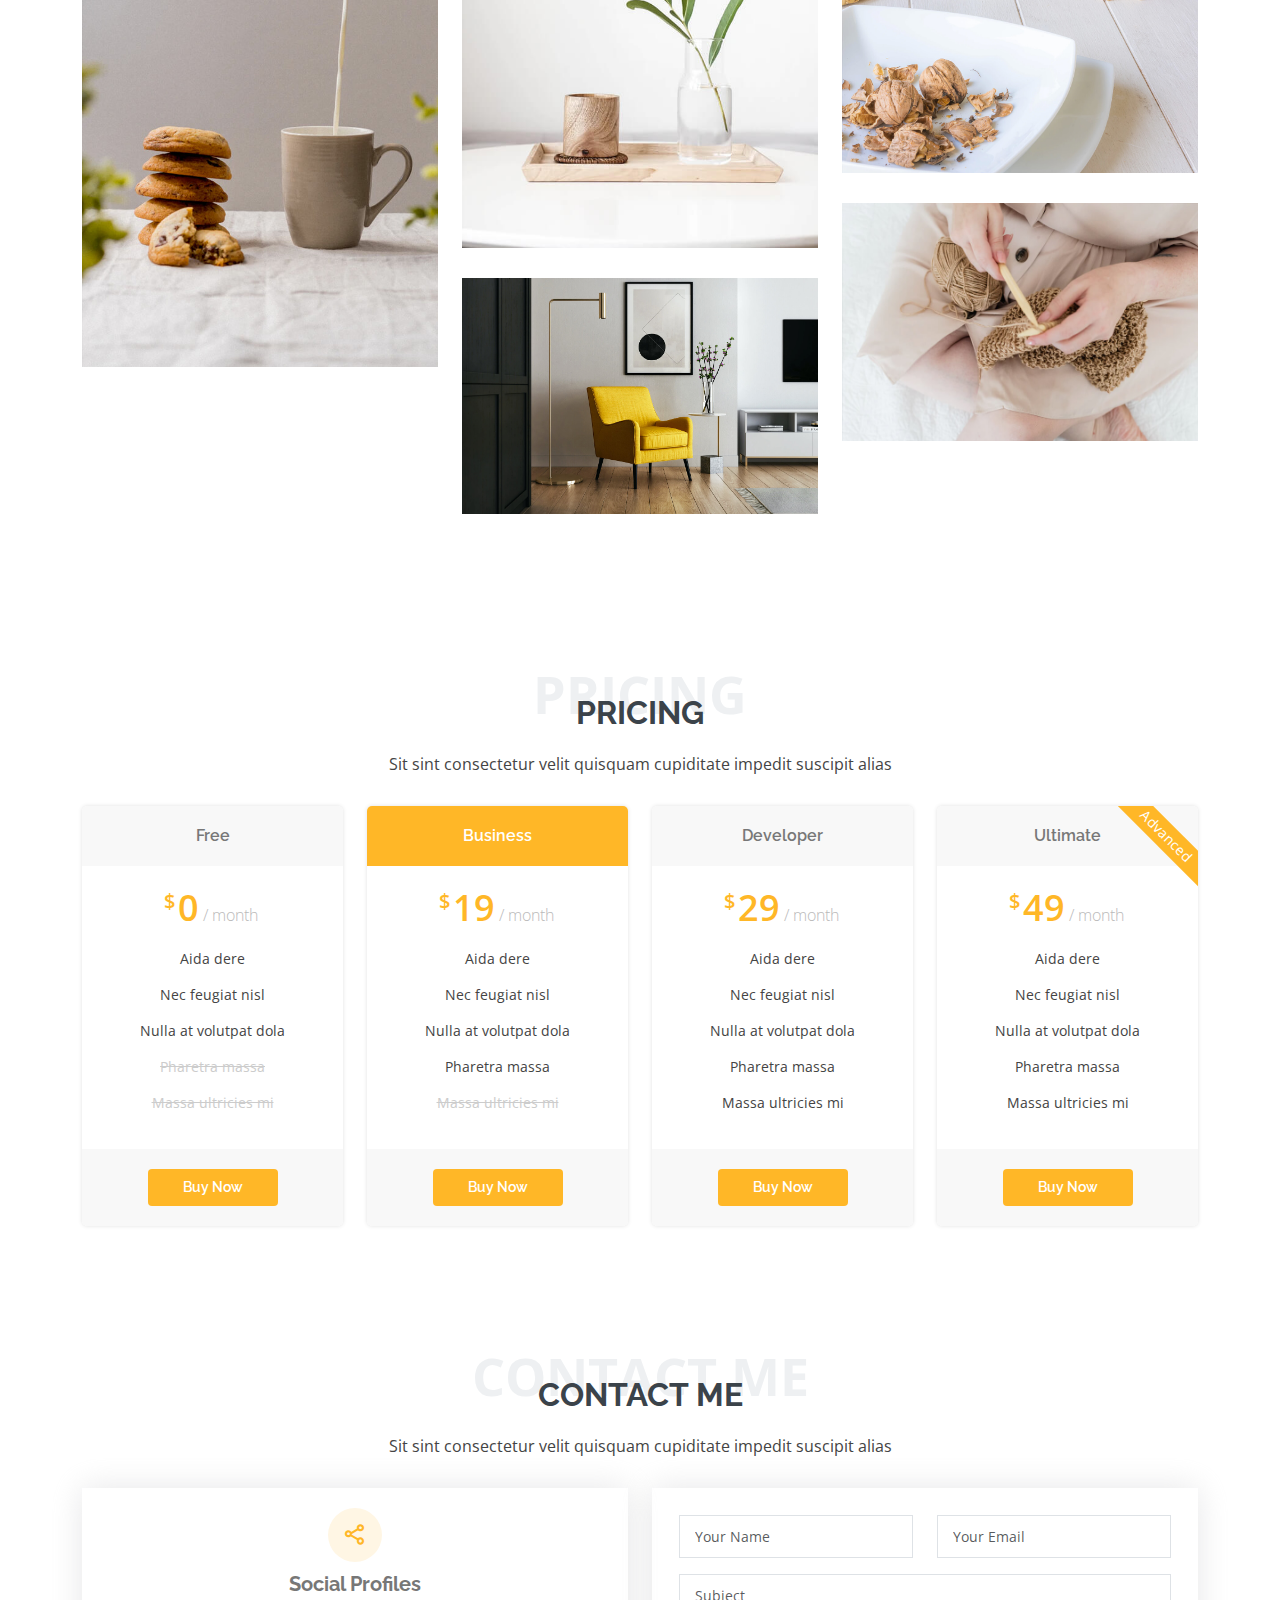
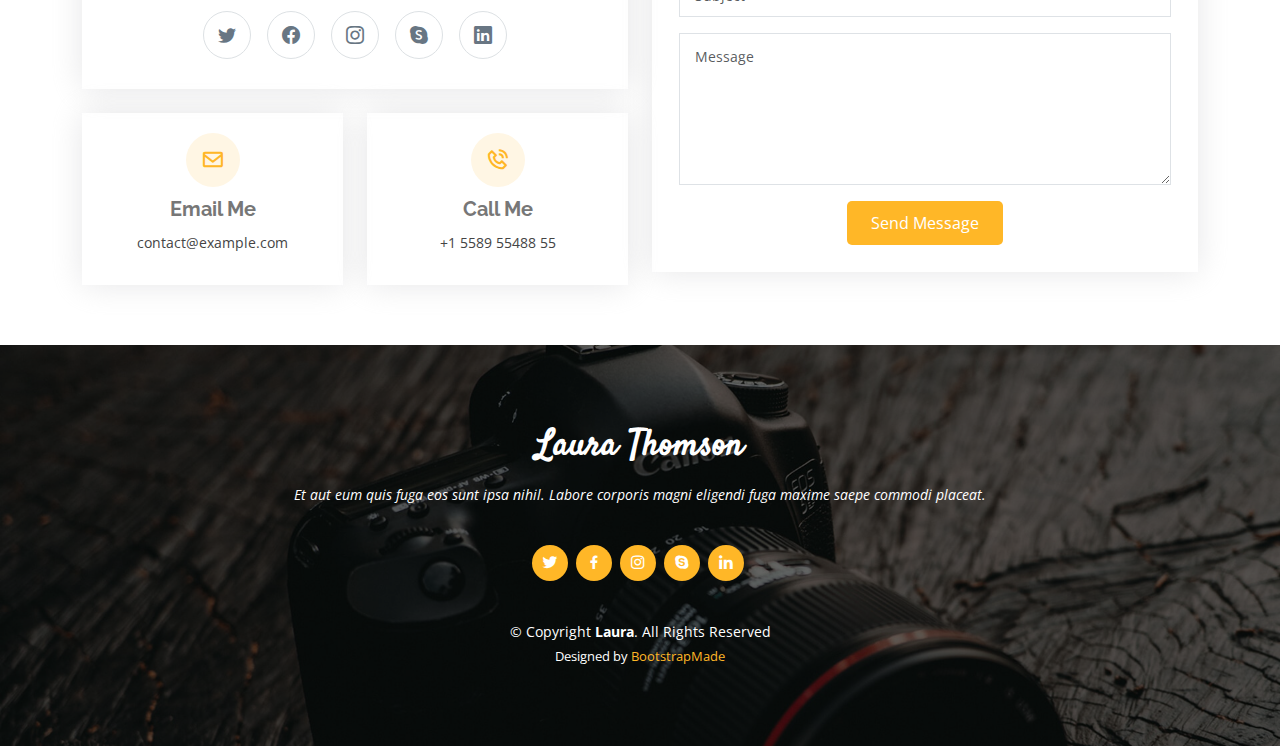
==== commit a3ccfbda: "Update index.html" ====
--- a/index.html
+++ b/index.html
@@ -5,7 +5,7 @@
   <meta charset="utf-8">
   <meta content="width=device-width, initial-scale=1.0" name="viewport">
 
-  <title>Laura Bootstrap Template - Index</title>
+  <title>Katie Gibson Portfolio</title>
   <meta content="" name="description">
   <meta content="" name="keywords">
 
@@ -192,29 +192,29 @@
           <div class="col-lg-6">
             <h3 class="resume-title">Sumary</h3>
             <div class="resume-item pb-0">
-              <h4>Alice Barkley</h4>
-              <p><em>Innovative and deadline-driven Graphic Designer with 3+ years of experience designing and developing user-centered digital/print marketing material from initial concept to final, polished deliverable.</em></p>
+              <h4>Katie Gibson</h4>
+              <p><em>I am a student in the Leeds School of Business at the University of Colorado Boulder where I am pursuing an emphasis in Marketing, a minor in Creative Technology and Design through the engineering school, and a certificate of Global Business.</em></p>
               <p>
               <ul>
-                <li>Portland par 127,Orlando, FL</li>
-                <li>(123) 456-7891</li>
-                <li>alice.barkley@example.com</li>
+                <li>Boulder, CO</li>
+                <li>katielizgibson@gmail.com</li>
+                <li>idk what to put here</li>
               </ul>
               </p>
             </div>
 
             <h3 class="resume-title">Education</h3>
             <div class="resume-item">
-              <h4>Master of Fine Arts &amp; Graphic Design</h4>
-              <h5>2015 - 2016</h5>
-              <p><em>Rochester Institute of Technology, Rochester, NY</em></p>
-              <p>Qui deserunt veniam. Et sed aliquam labore tempore sed quisquam iusto autem sit. Ea vero voluptatum qui ut dignissimos deleniti nerada porti sand markend</p>
+              <h4>Bachelor of Science in Business Marketing</h4>
+              <h5>August 2020 - May 2024</h5>
+              <p><em>University of Colorado Boulder</em></p>
+              <p>While pursuing my degree here, I have developed a strong foundation in several business functions during my first two years including accounting, finance, marketing, operations, and adminstration. After developing a foundation, I declared an emphasis in marketing.</p>
             </div>
             <div class="resume-item">
-              <h4>Bachelor of Fine Arts &amp; Graphic Design</h4>
-              <h5>2010 - 2014</h5>
-              <p><em>Rochester Institute of Technology, Rochester, NY</em></p>
-              <p>Quia nobis sequi est occaecati aut. Repudiandae et iusto quae reiciendis et quis Eius vel ratione eius unde vitae rerum voluptates asperiores voluptatem Earum molestiae consequatur neque etlon sader mart dila</p>
+              <h4>High School Diploma</h4>
+              <h5>August 2016 - May 2020</h5>
+              <p><em>Ralston Valley Senior High School</em></p>
+              <p>I participated in National Honors Socitey, Track and Field, and Dance Team during my four years.</p>
             </div>
           </div>
           <div class="col-lg-6">
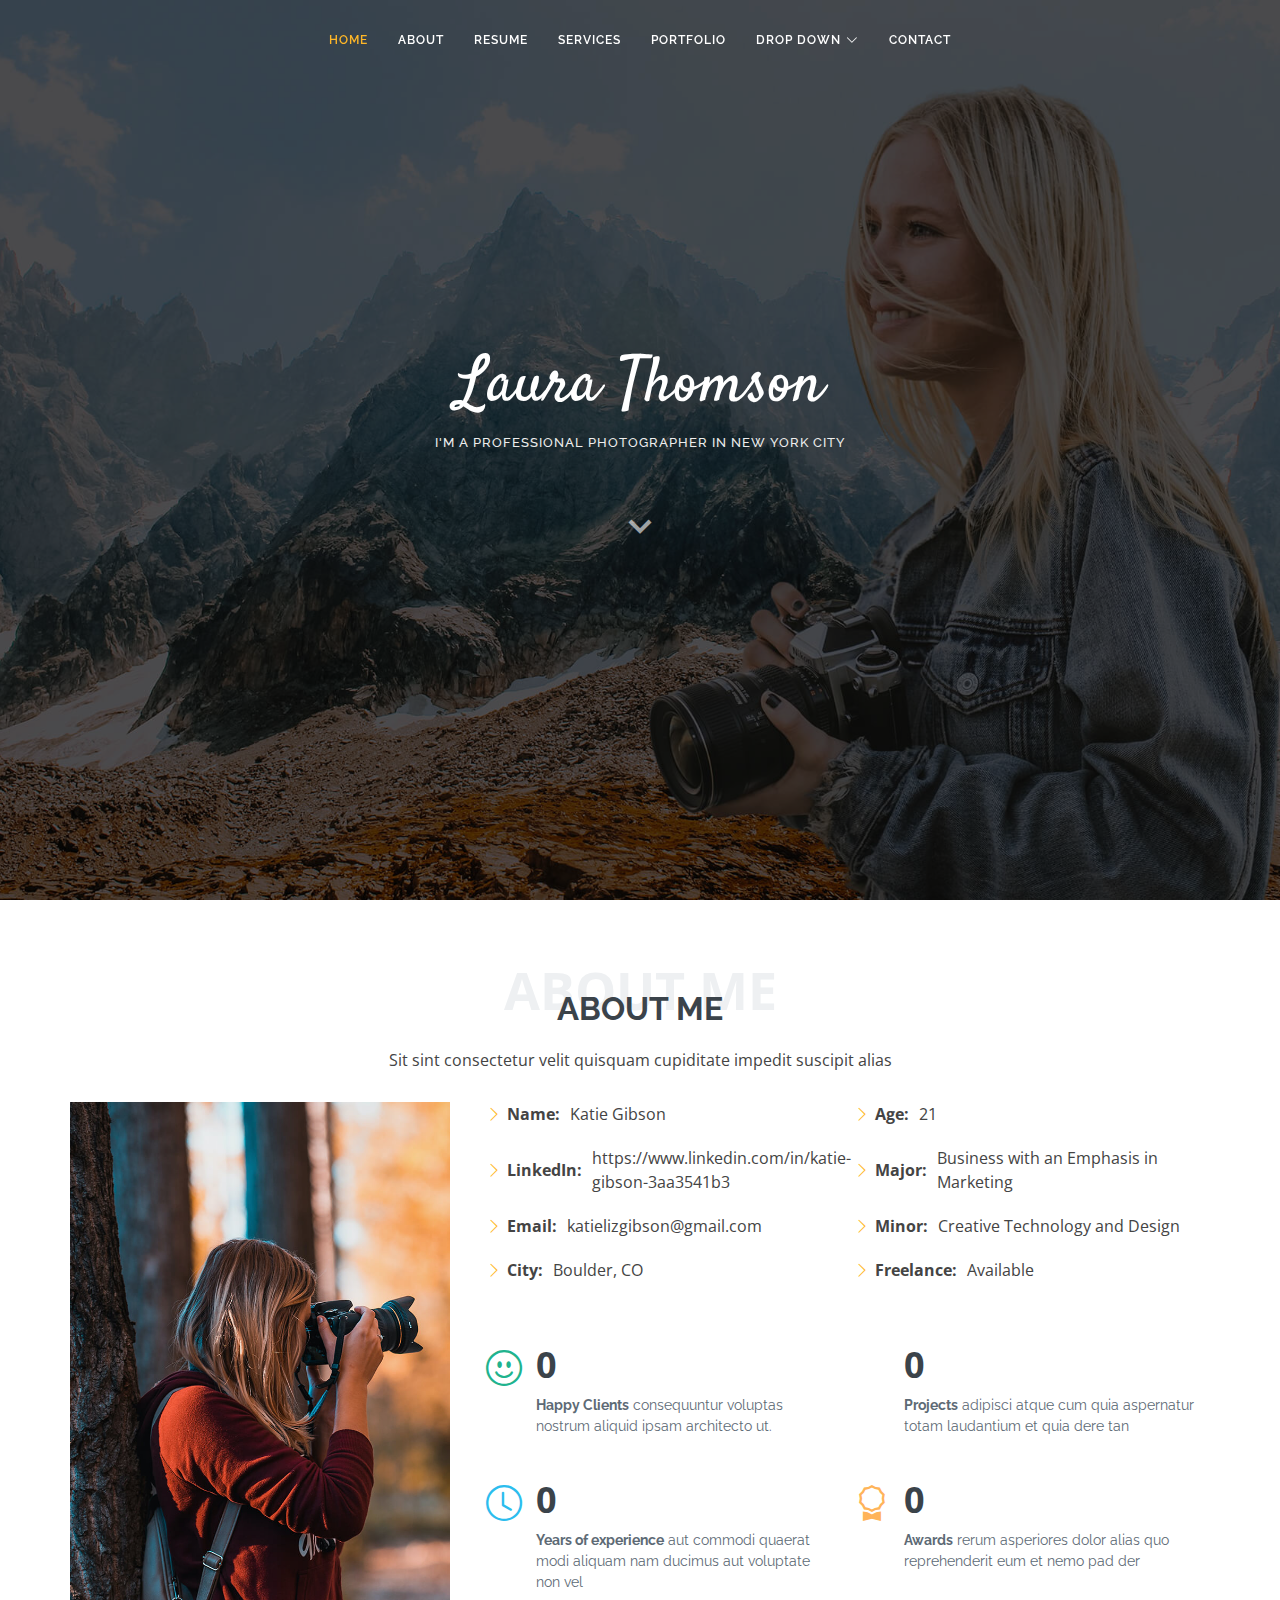
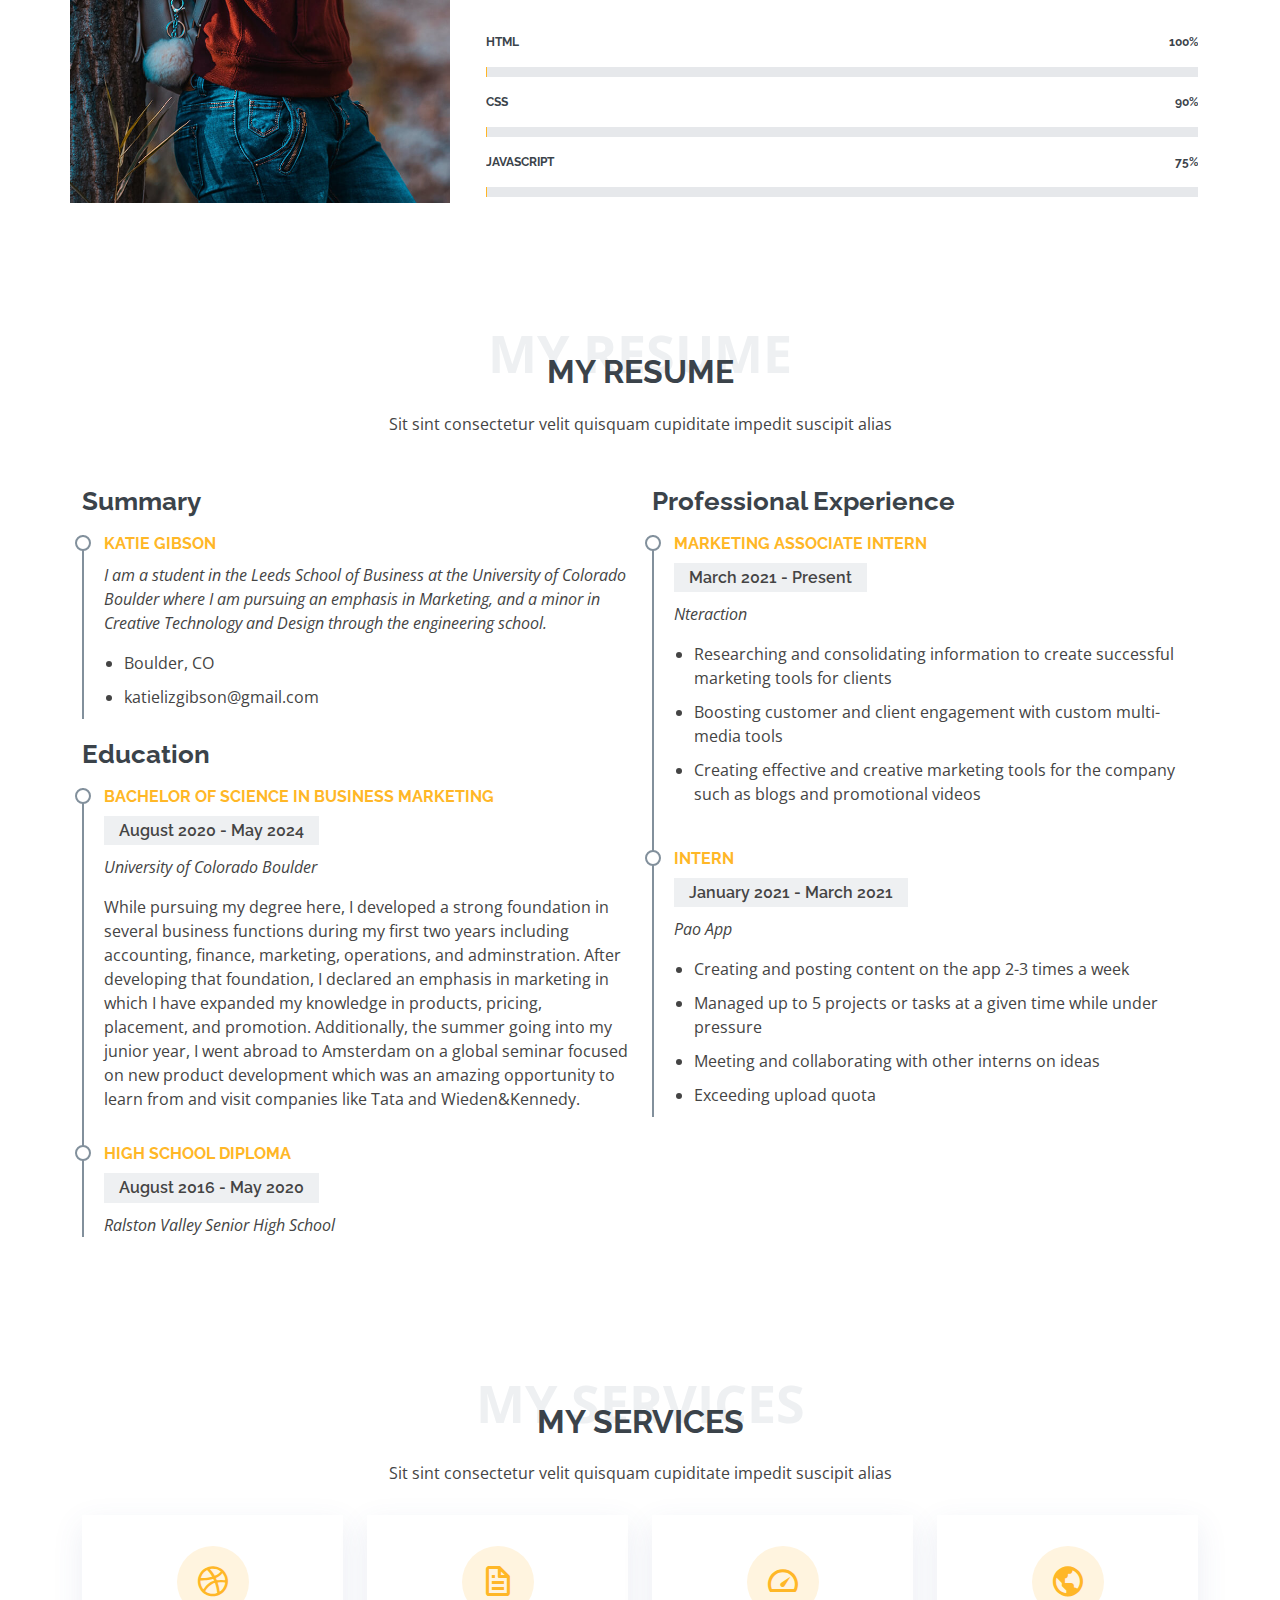
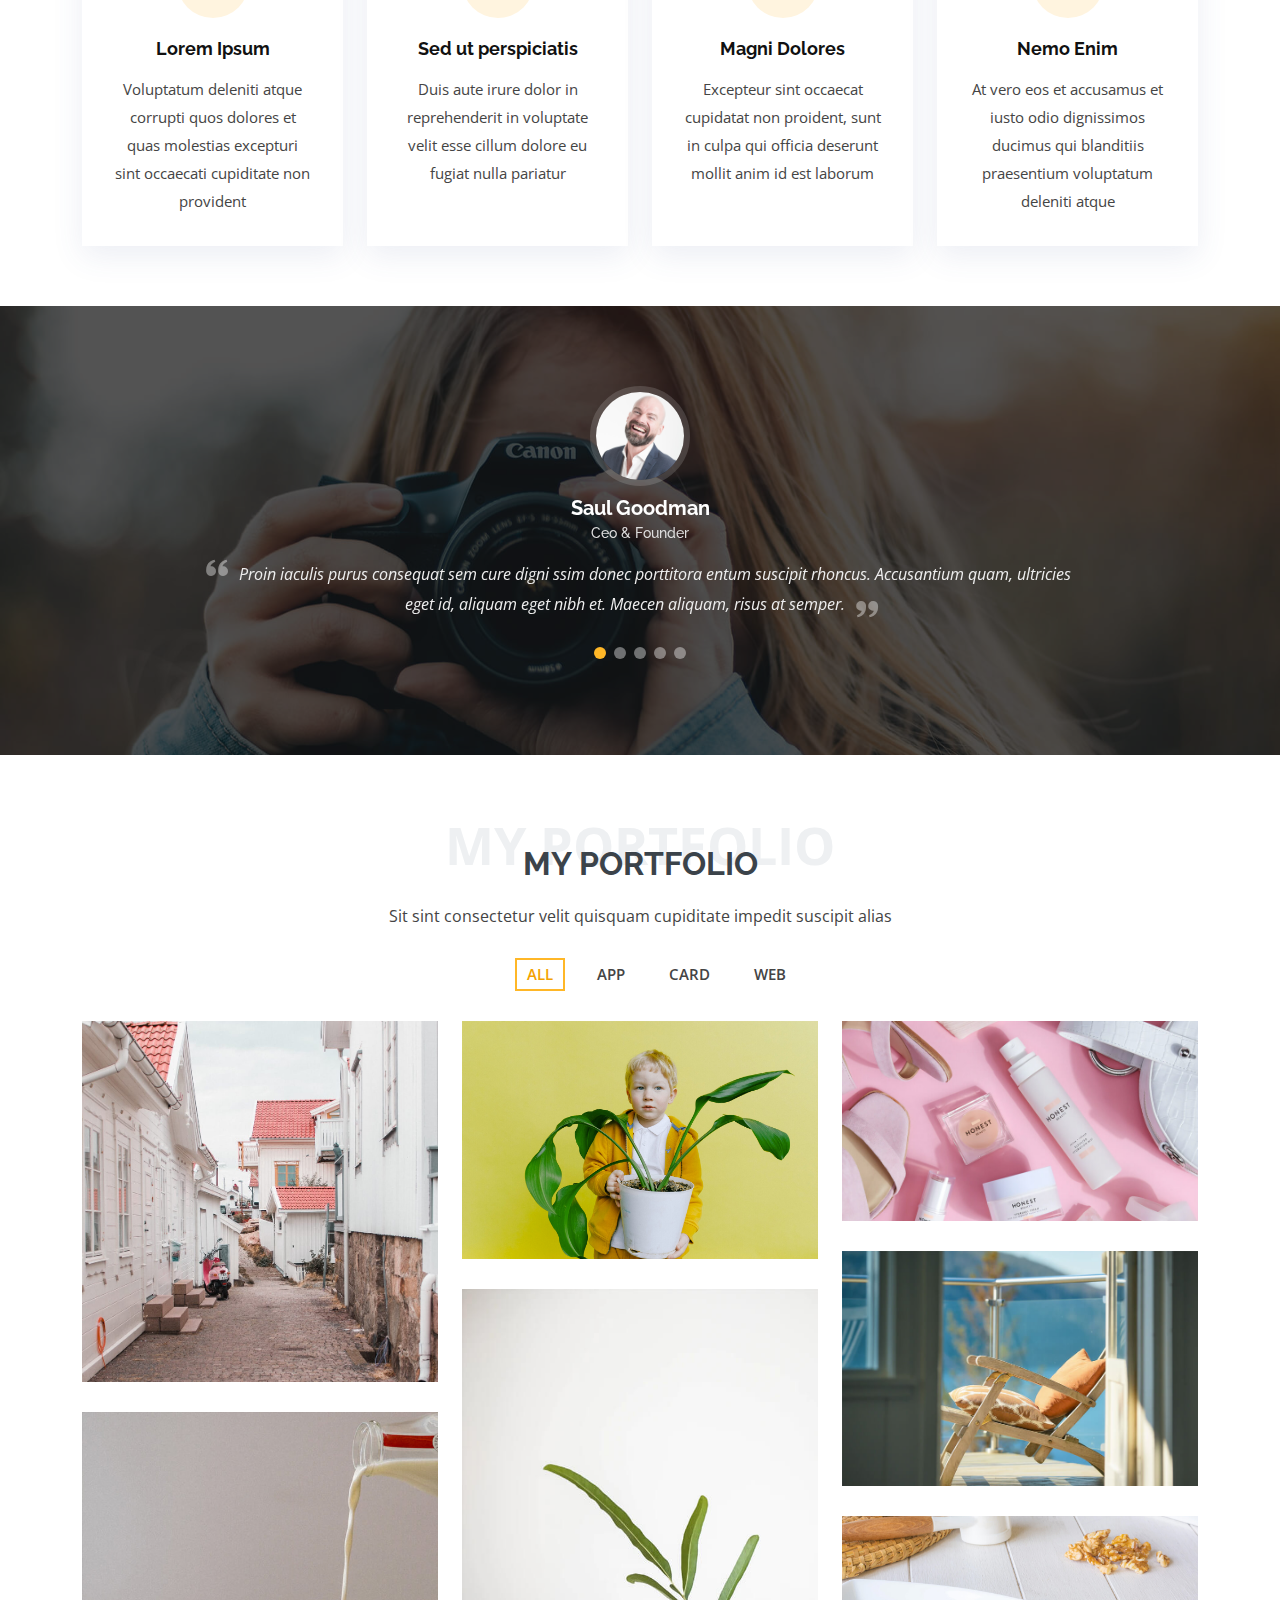
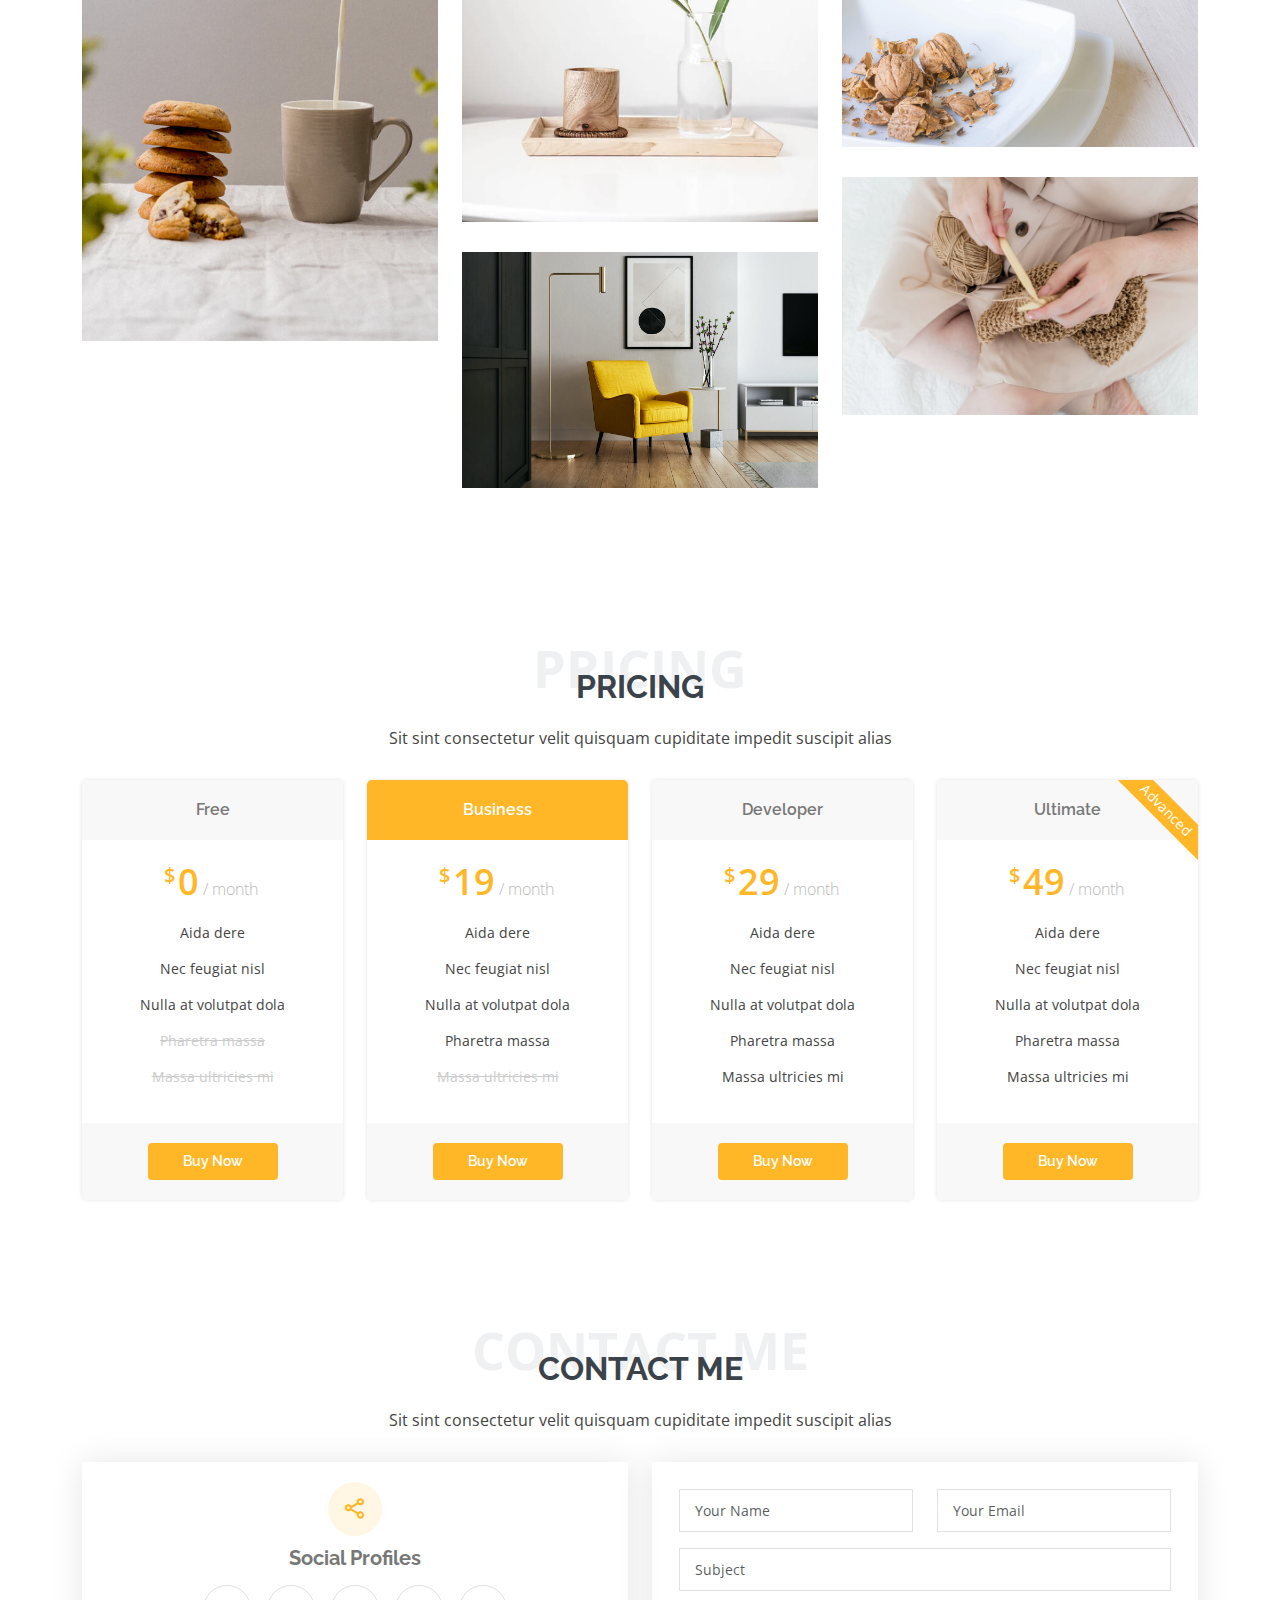
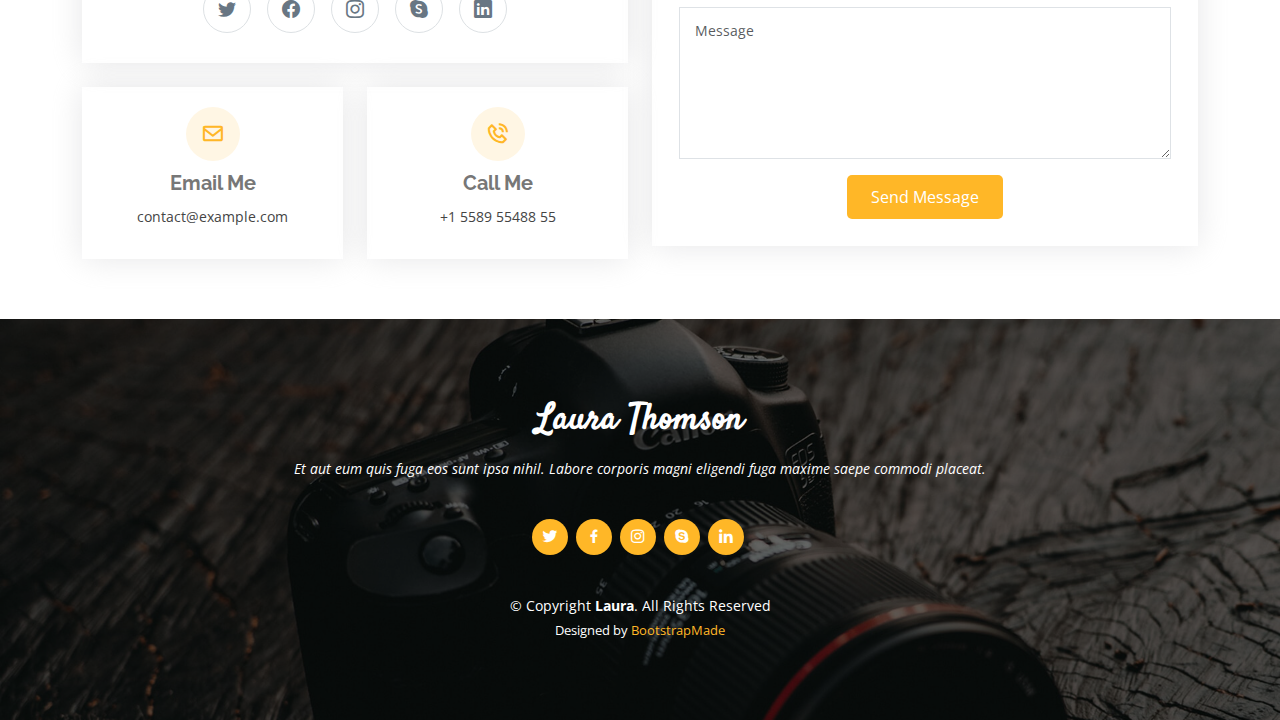
==== commit 691e5ef4: "Update index.html" ====
--- a/index.html
+++ b/index.html
@@ -190,15 +190,14 @@
 
         <div class="row">
           <div class="col-lg-6">
-            <h3 class="resume-title">Sumary</h3>
+            <h3 class="resume-title">Summary</h3>
             <div class="resume-item pb-0">
               <h4>Katie Gibson</h4>
-              <p><em>I am a student in the Leeds School of Business at the University of Colorado Boulder where I am pursuing an emphasis in Marketing, a minor in Creative Technology and Design through the engineering school, and a certificate of Global Business.</em></p>
+              <p><em>I am a student in the Leeds School of Business at the University of Colorado Boulder where I am pursuing an emphasis in Marketing, and a minor in Creative Technology and Design through the engineering school.</em></p>
               <p>
               <ul>
                 <li>Boulder, CO</li>
                 <li>katielizgibson@gmail.com</li>
-                <li>idk what to put here</li>
               </ul>
               </p>
             </div>
@@ -208,40 +207,40 @@
               <h4>Bachelor of Science in Business Marketing</h4>
               <h5>August 2020 - May 2024</h5>
               <p><em>University of Colorado Boulder</em></p>
-              <p>While pursuing my degree here, I have developed a strong foundation in several business functions during my first two years including accounting, finance, marketing, operations, and adminstration. After developing a foundation, I declared an emphasis in marketing.</p>
+              <p>While pursuing my degree here, I developed a strong foundation in several business functions during my first two years including accounting, finance, marketing, operations, and adminstration. 
+                After developing that foundation, I declared an emphasis in marketing in which I have expanded my knowledge in products, pricing, placement, and promotion. Additionally, the summer going into my
+                junior year, I went abroad to Amsterdam on a global seminar focused on new product development which was an amazing opportunity to learn from and visit companies like Tata and Wieden&Kennedy.</p>
             </div>
             <div class="resume-item">
               <h4>High School Diploma</h4>
               <h5>August 2016 - May 2020</h5>
               <p><em>Ralston Valley Senior High School</em></p>
-              <p>I participated in National Honors Socitey, Track and Field, and Dance Team during my four years.</p>
             </div>
           </div>
           <div class="col-lg-6">
             <h3 class="resume-title">Professional Experience</h3>
             <div class="resume-item">
-              <h4>Senior graphic design specialist</h4>
-              <h5>2019 - Present</h5>
-              <p><em>Experion, New York, NY </em></p>
+              <h4>Marketing Associate Intern</h4>
+              <h5>March 2021 - Present</h5>
+              <p><em>Nteraction</em></p>
               <p>
               <ul>
-                <li>Lead in the design, development, and implementation of the graphic, layout, and production communication materials</li>
-                <li>Delegate tasks to the 7 members of the design team and provide counsel on all aspects of the project. </li>
-                <li>Supervise the assessment of all graphic materials in order to ensure quality and accuracy of the design</li>
-                <li>Oversee the efficient use of production project budgets ranging from $2,000 - $25,000</li>
+                <li>Researching and consolidating information to create successful marketing tools for clients</li>
+                <li>Boosting customer and client engagement with custom multi-media tools </li>
+                <li>Creating effective and creative marketing tools for the company such as blogs and promotional videos</li>
               </ul>
               </p>
             </div>
             <div class="resume-item">
-              <h4>Graphic design specialist</h4>
-              <h5>2017 - 2018</h5>
-              <p><em>Stepping Stone Advertising, New York, NY</em></p>
+              <h4>Intern</h4>
+              <h5>January 2021 - March 2021</h5>
+              <p><em>Pao App</em></p>
               <p>
               <ul>
-                <li>Developed numerous marketing programs (logos, brochures,infographics, presentations, and advertisements).</li>
+                <li>Creating and posting content on the app 2-3 times a week</li>
                 <li>Managed up to 5 projects or tasks at a given time while under pressure</li>
-                <li>Recommended and consulted with clients on the most appropriate graphic design</li>
-                <li>Created 4+ design presentations and proposals a month for clients and account managers</li>
+                <li>Meeting and collaborating with other interns on ideas</li>
+                <li>Exceeding upload quota</li>
               </ul>
               </p>
             </div>
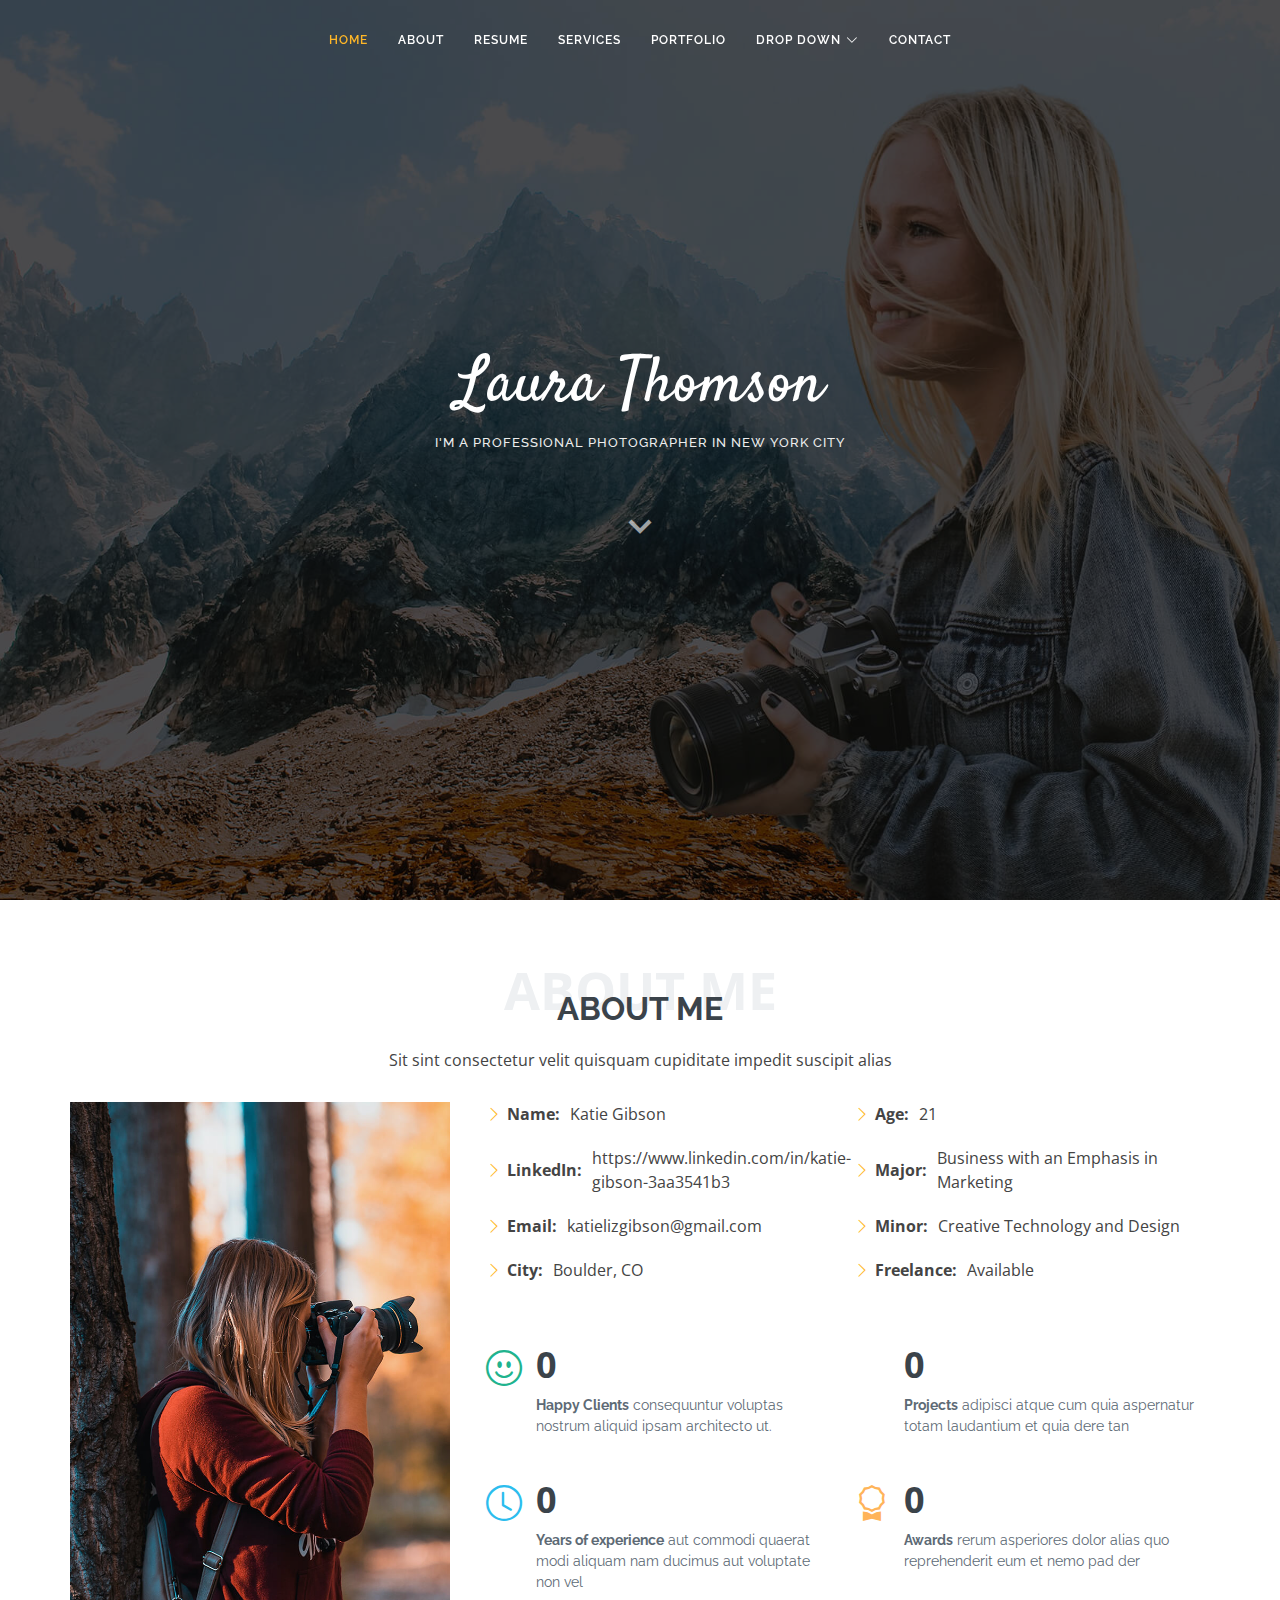
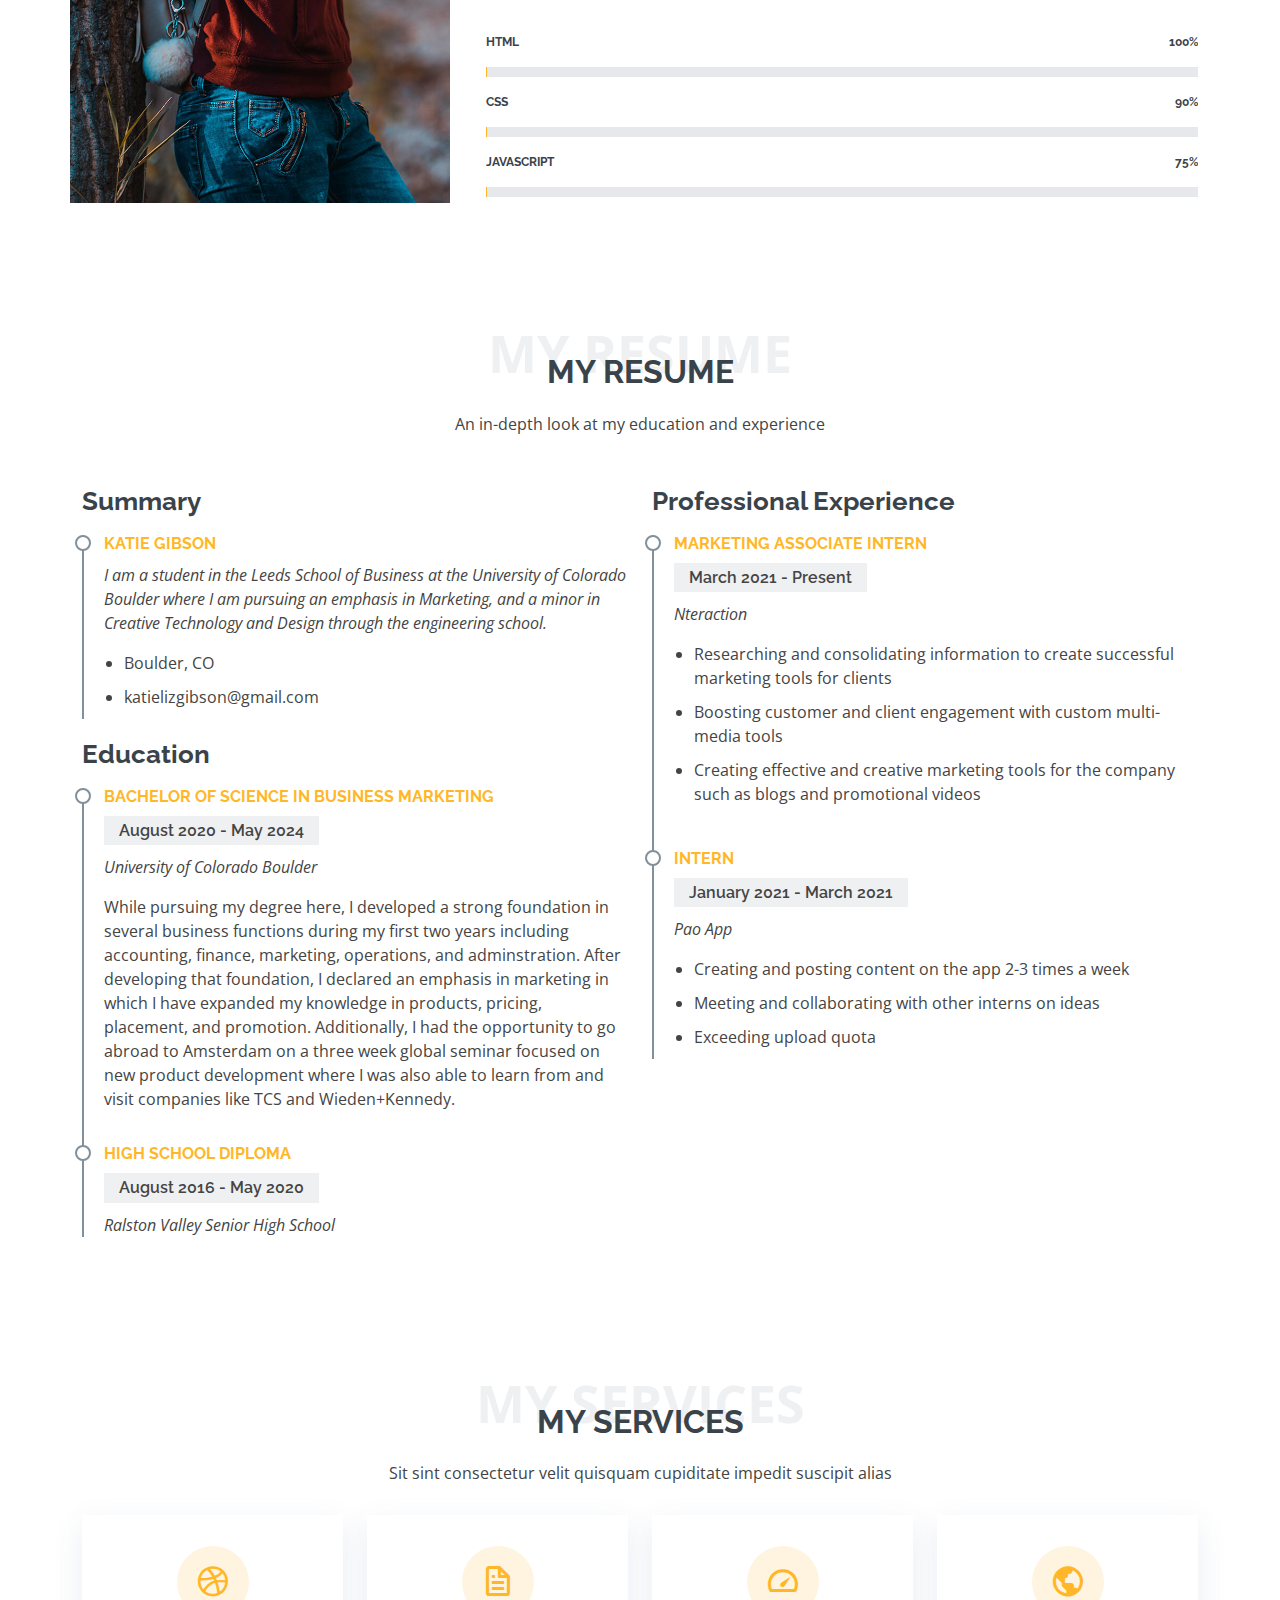
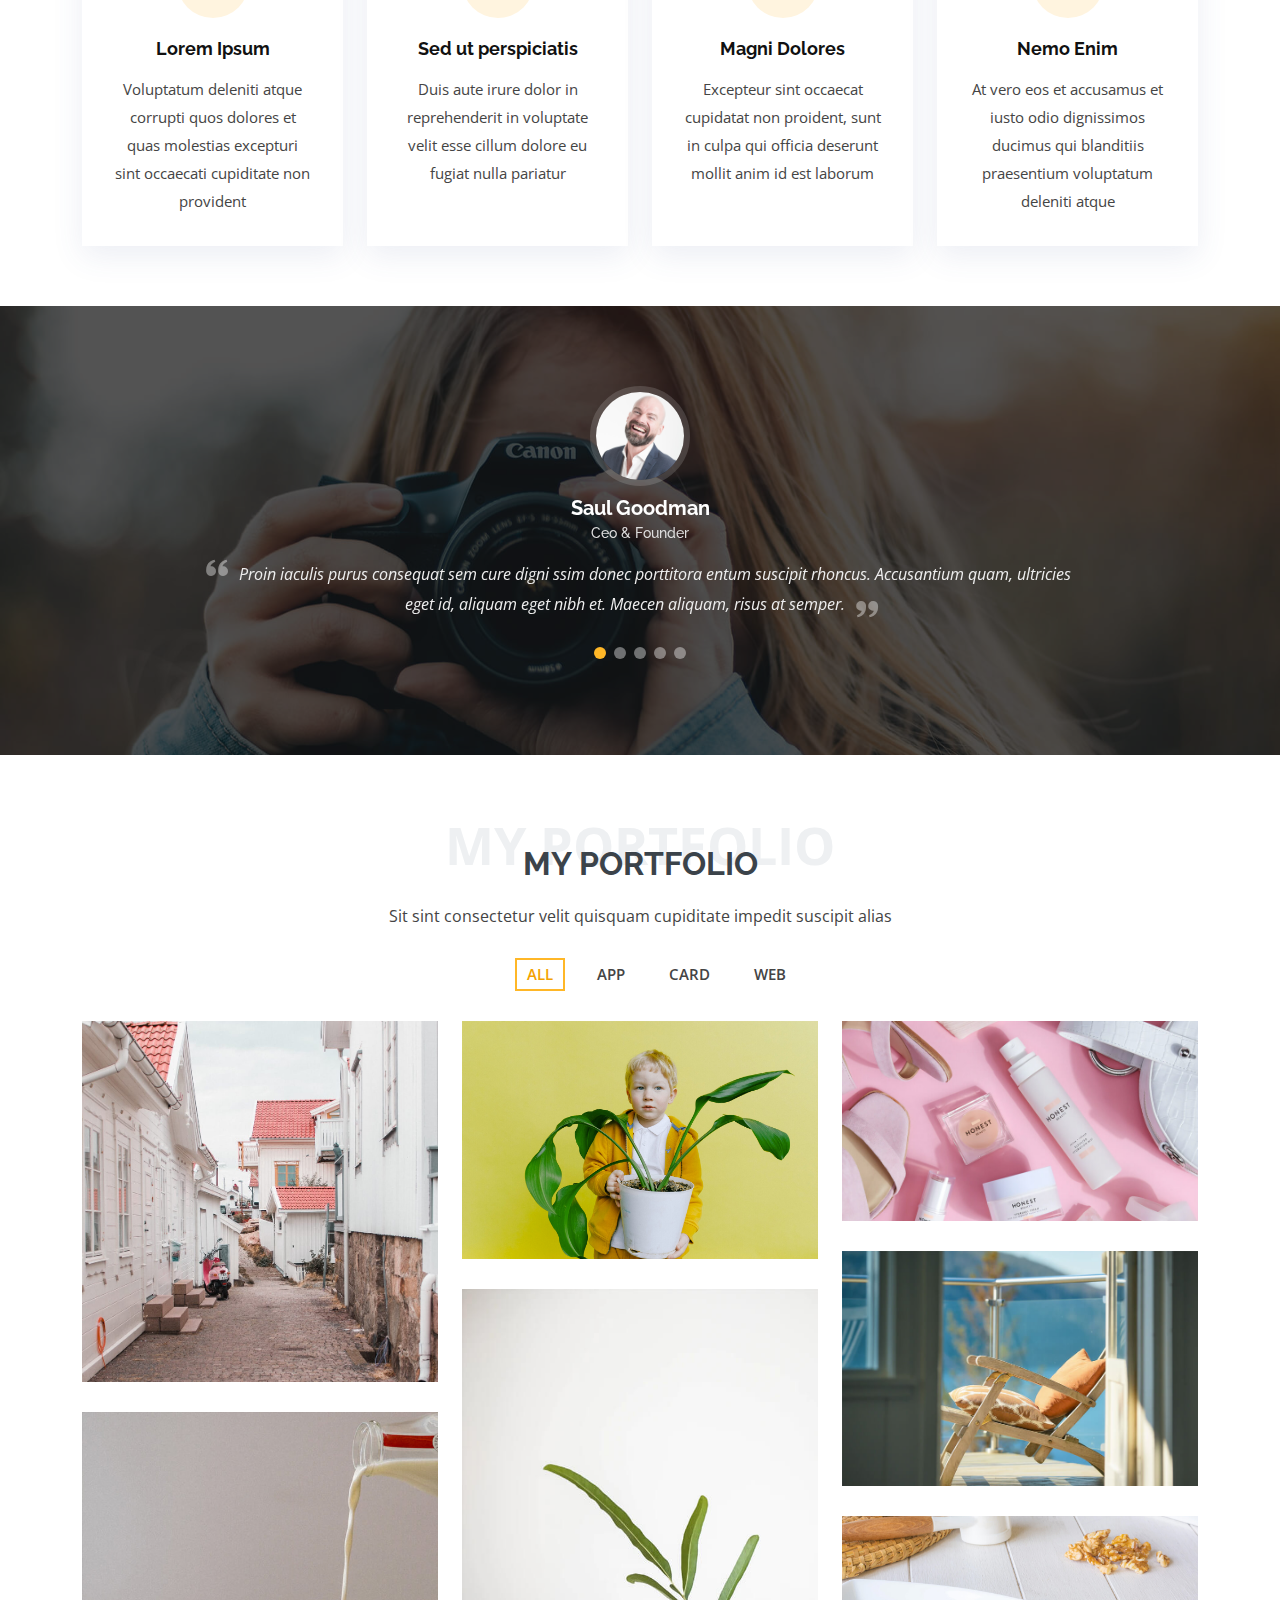
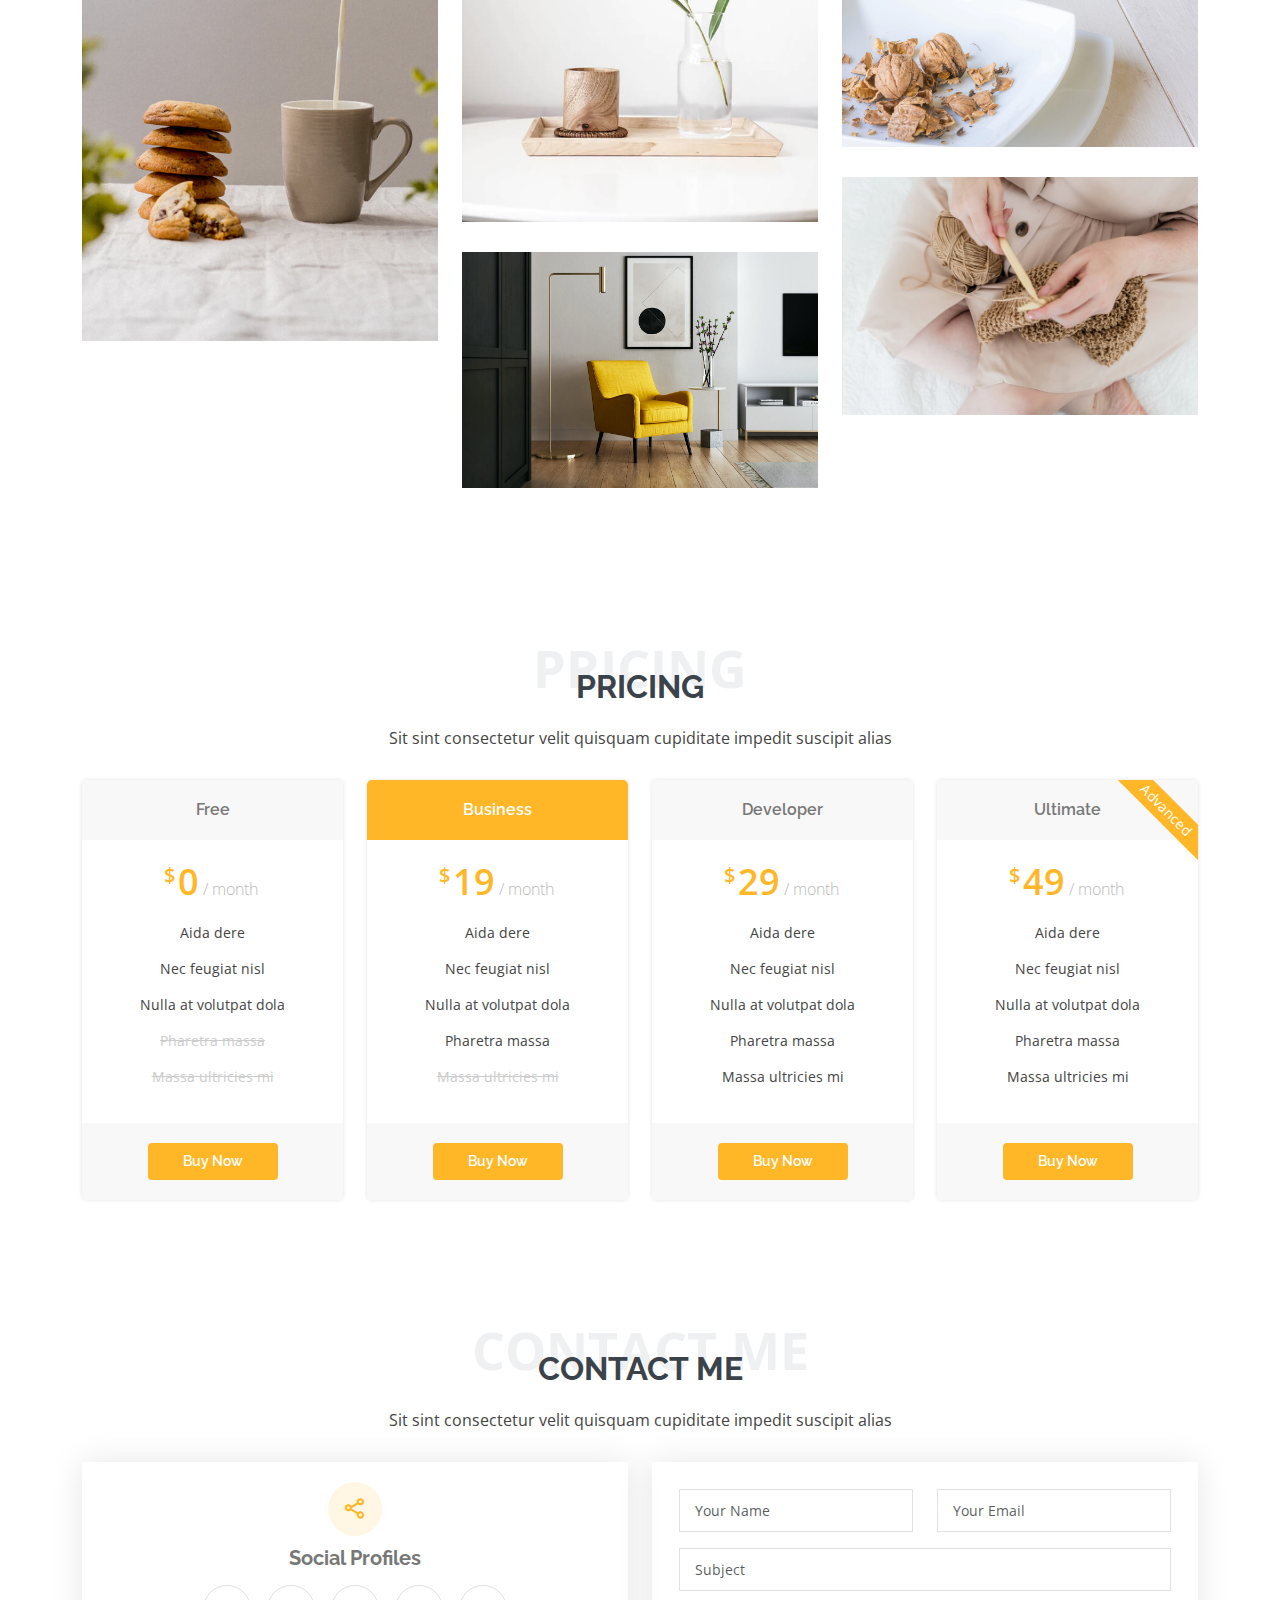
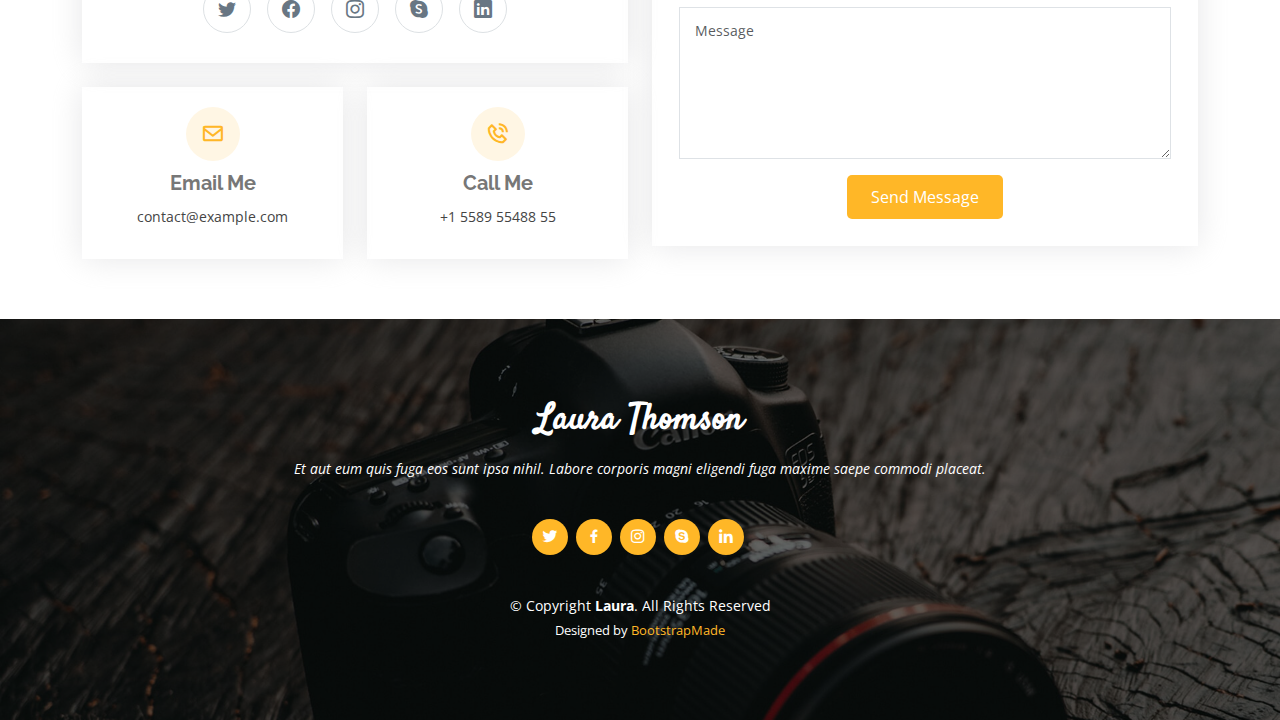
==== commit affe3d8b: "Update index.html" ====
--- a/index.html
+++ b/index.html
@@ -185,7 +185,7 @@
         <div class="section-title">
           <span>My Resume</span>
           <h2>My Resume</h2>
-          <p>Sit sint consectetur velit quisquam cupiditate impedit suscipit alias</p>
+          <p>An in-depth look at my education and experience</p>
         </div>
 
         <div class="row">
@@ -208,8 +208,8 @@
               <h5>August 2020 - May 2024</h5>
               <p><em>University of Colorado Boulder</em></p>
               <p>While pursuing my degree here, I developed a strong foundation in several business functions during my first two years including accounting, finance, marketing, operations, and adminstration. 
-                After developing that foundation, I declared an emphasis in marketing in which I have expanded my knowledge in products, pricing, placement, and promotion. Additionally, the summer going into my
-                junior year, I went abroad to Amsterdam on a global seminar focused on new product development which was an amazing opportunity to learn from and visit companies like Tata and Wieden&Kennedy.</p>
+                After developing that foundation, I declared an emphasis in marketing in which I have expanded my knowledge in products, pricing, placement, and promotion. Additionally, I had the opportunity to
+                go abroad to Amsterdam on a three week global seminar focused on new product development where I was also able to learn from and visit companies like TCS and Wieden+Kennedy.</p>
             </div>
             <div class="resume-item">
               <h4>High School Diploma</h4>
@@ -238,7 +238,6 @@
               <p>
               <ul>
                 <li>Creating and posting content on the app 2-3 times a week</li>
-                <li>Managed up to 5 projects or tasks at a given time while under pressure</li>
                 <li>Meeting and collaborating with other interns on ideas</li>
                 <li>Exceeding upload quota</li>
               </ul>
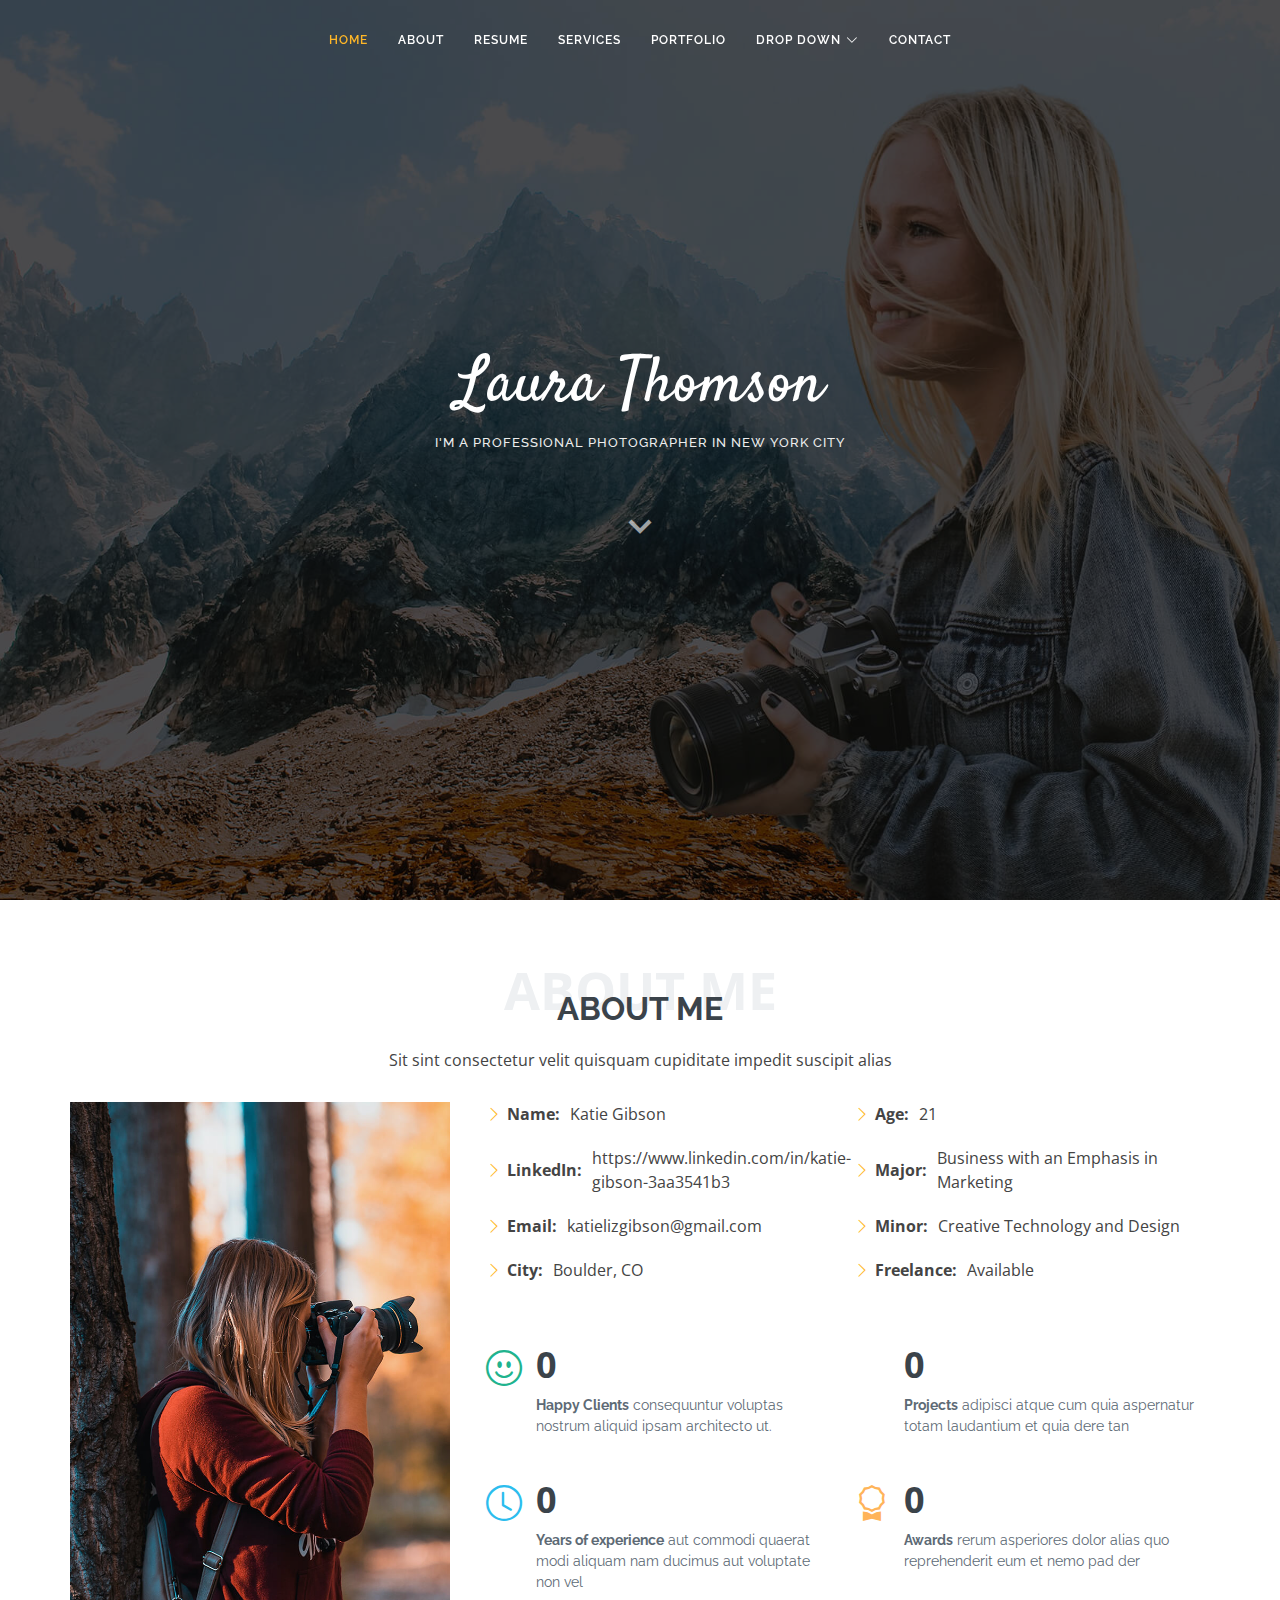
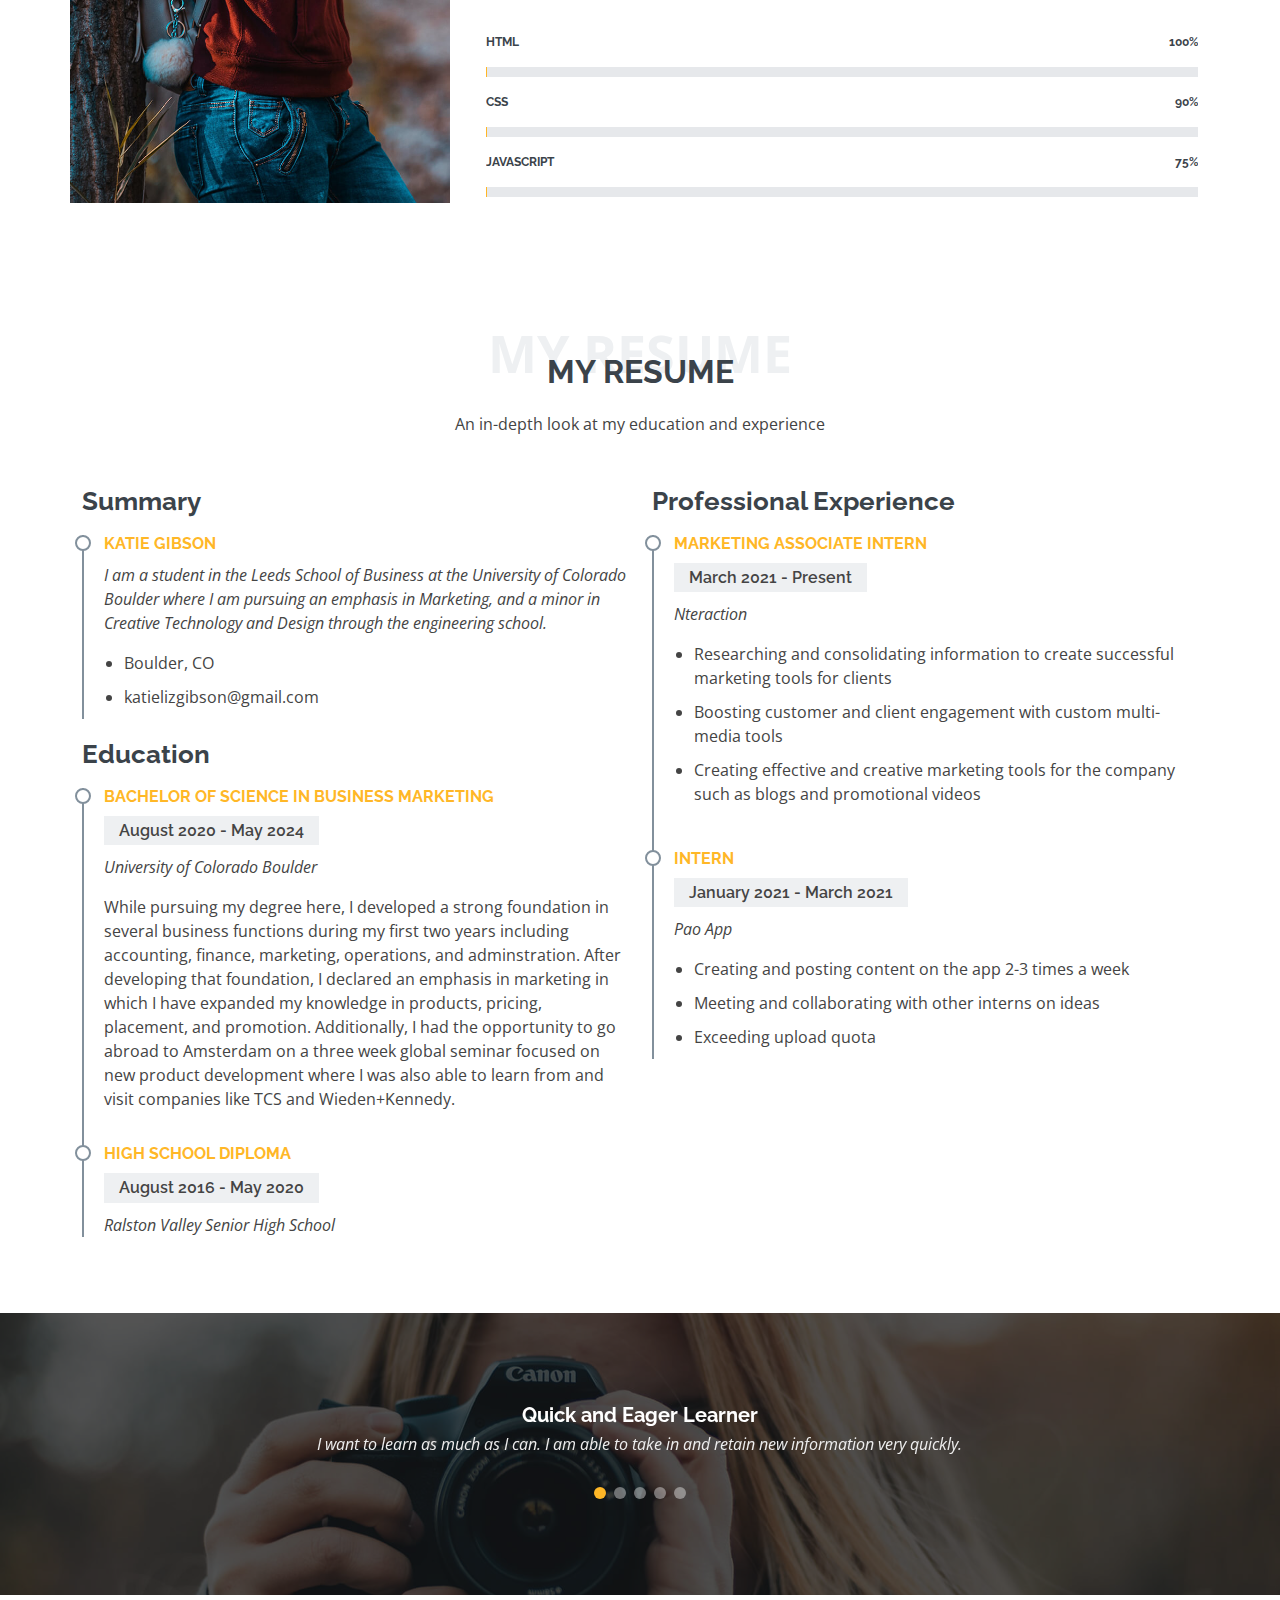
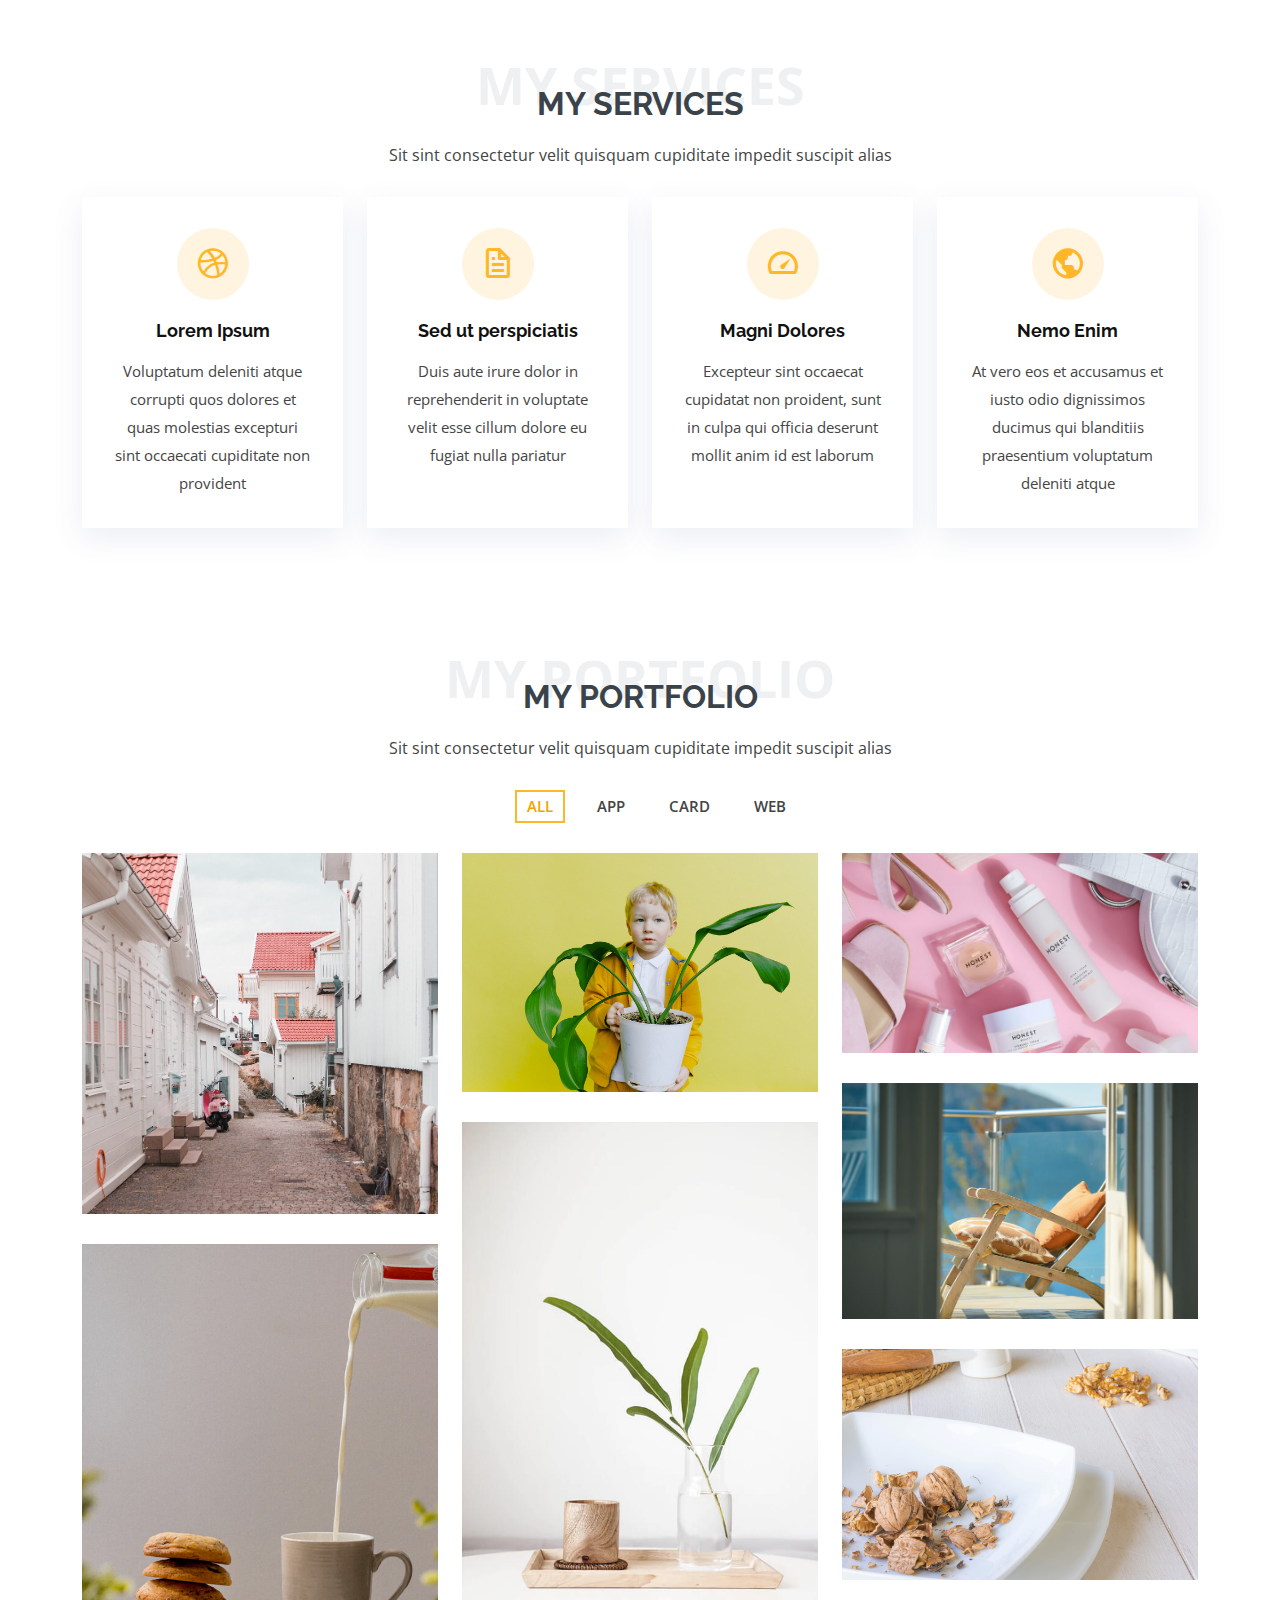
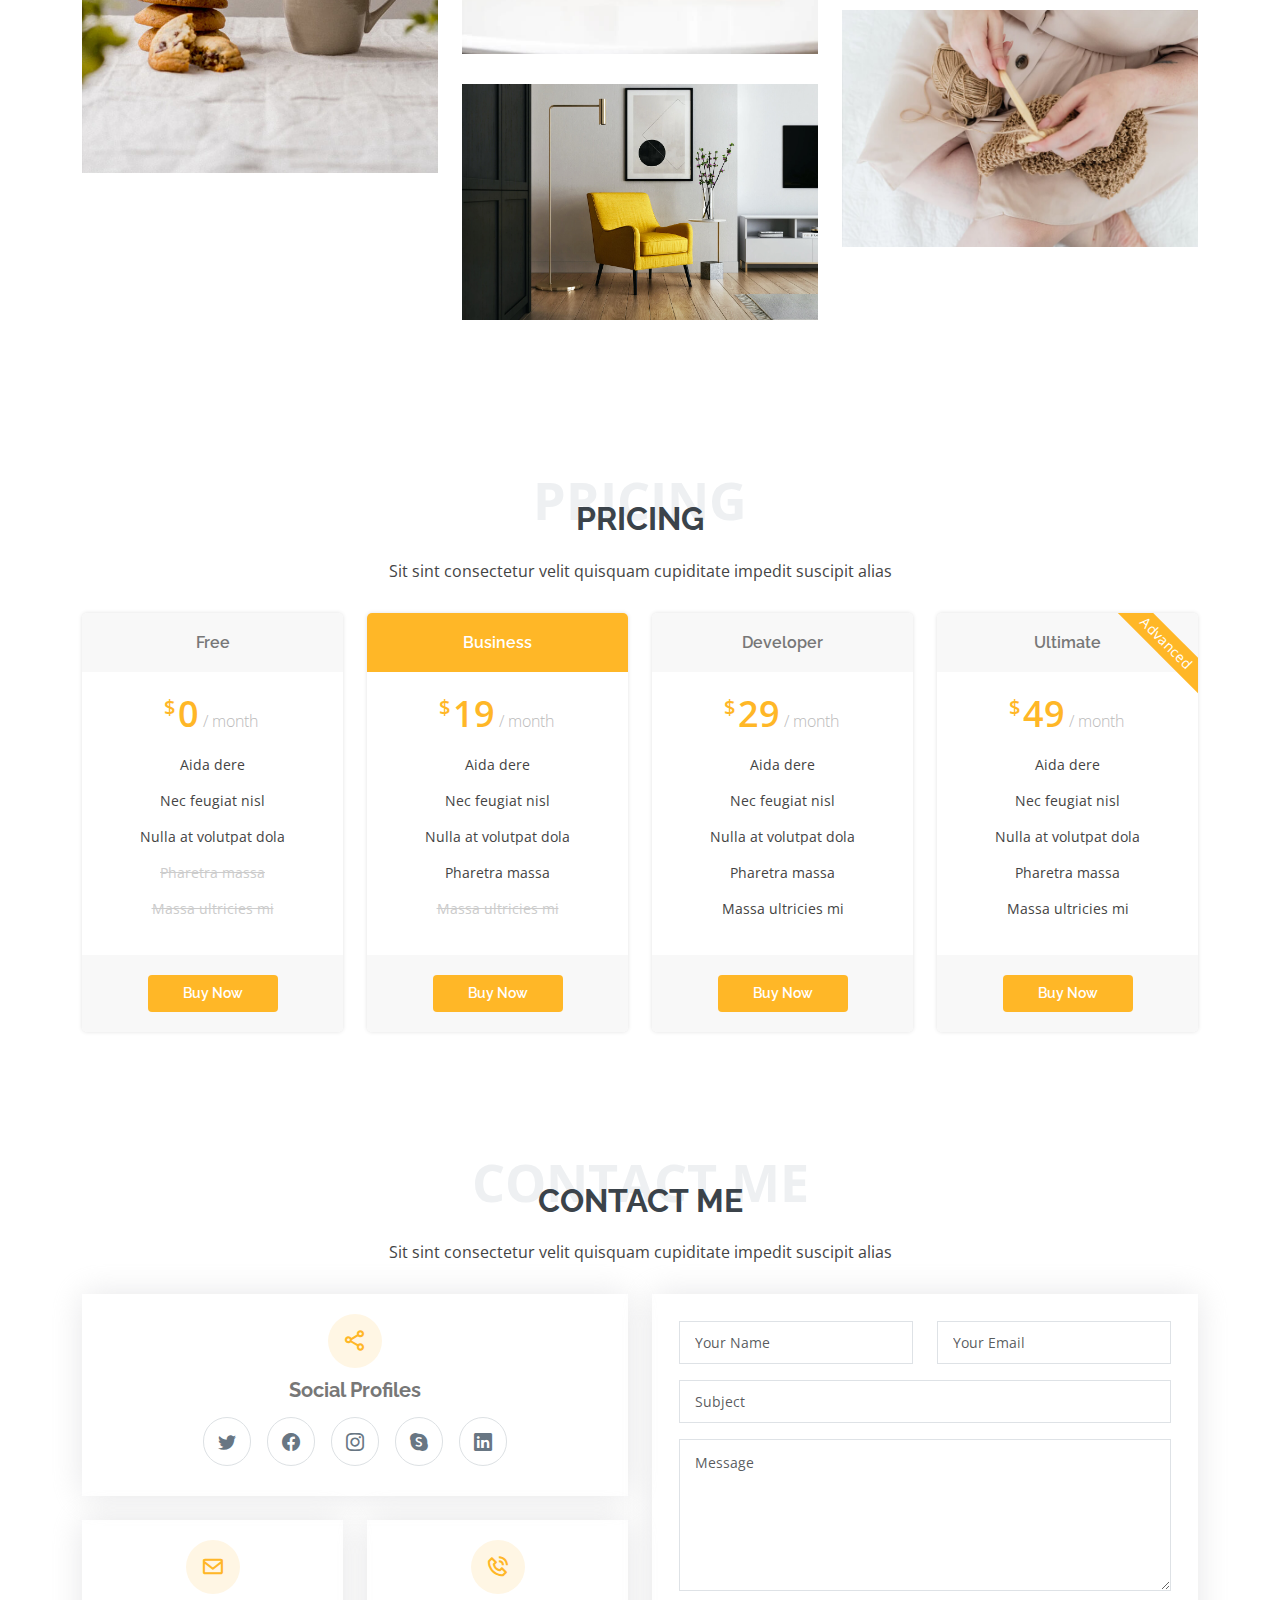
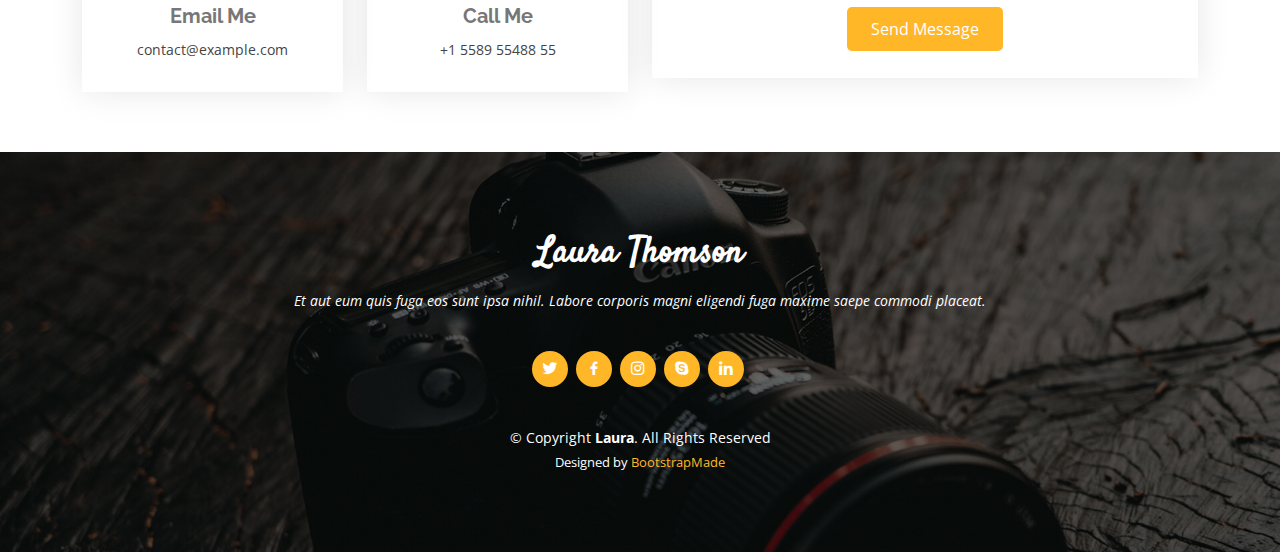
==== commit b89b970e: "Update index.html" ====
--- a/index.html
+++ b/index.html
@@ -248,7 +248,66 @@
 
       </div>
     </section><!-- End My Resume Section -->
-
+    
+    <!-- ======= Skills Section ======= -->
+    <section id="testimonials" class="testimonials">
+      <div class="container position-relative">
+
+        <div class="testimonials-slider swiper" data-aos="fade-up" data-aos-delay="100">
+          <div class="swiper-wrapper">
+
+            <div class="swiper-slide">
+              <div class="testimonial-item">
+                <h3>Quick and Eager Learner</h3>
+                <p>
+                  I want to learn as much as I can. I am able to take in and retain new information very quickly.
+                </p>
+              </div>
+            </div><!-- End testimonial item -->
+
+            <div class="swiper-slide">
+              <div class="testimonial-item">
+                <h3>Prompt, Flexible, and Reliable</h3>
+                <p>
+                  I pride myself on being on time and ready to take on whatever the task at hand may be.
+                </p>
+              </div>
+            </div><!-- End testimonial item -->
+
+            <div class="swiper-slide">
+              <div class="testimonial-item">
+                <h3>Outgoing</h3>
+                <p>
+                  This sociable tendency gives me the ability to succeed in group work situations.
+                </p>
+              </div>
+            </div><!-- End testimonial item -->
+
+            <div class="swiper-slide">
+              <div class="testimonial-item">
+                <h3>Upbeat and Pleasant Attitude</h3>
+                <p>
+                  Nobody wants to work with a Debby Downer...
+                </p>
+              </div>
+            </div><!-- End testimonial item -->
+
+            <div class="swiper-slide">
+              <div class="testimonial-item">
+                <h3>Comfortable in both Leadership or Collaborative Positions</h3>
+                <p>
+                  Either way, I will help get the job done using my best abilities.
+                </p>
+              </div>
+            </div><!-- End testimonial item -->
+
+          </div>
+          <div class="swiper-pagination"></div>
+        </div>
+
+      </div>
+    </section><!-- End Skills Section -->
+    
     <!-- ======= My Services Section ======= -->
     <section id="services" class="services">
       <div class="container">
@@ -297,84 +356,7 @@
       </div>
     </section><!-- End My Services Section -->
 
-    <!-- ======= Testimonials Section ======= -->
-    <section id="testimonials" class="testimonials">
-      <div class="container position-relative">
-
-        <div class="testimonials-slider swiper" data-aos="fade-up" data-aos-delay="100">
-          <div class="swiper-wrapper">
-
-            <div class="swiper-slide">
-              <div class="testimonial-item">
-                <img src="assets/img/testimonials/testimonials-1.jpg" class="testimonial-img" alt="">
-                <h3>Saul Goodman</h3>
-                <h4>Ceo &amp; Founder</h4>
-                <p>
-                  <i class="bx bxs-quote-alt-left quote-icon-left"></i>
-                  Proin iaculis purus consequat sem cure digni ssim donec porttitora entum suscipit rhoncus. Accusantium quam, ultricies eget id, aliquam eget nibh et. Maecen aliquam, risus at semper.
-                  <i class="bx bxs-quote-alt-right quote-icon-right"></i>
-                </p>
-              </div>
-            </div><!-- End testimonial item -->
-
-            <div class="swiper-slide">
-              <div class="testimonial-item">
-                <img src="assets/img/testimonials/testimonials-2.jpg" class="testimonial-img" alt="">
-                <h3>Sara Wilsson</h3>
-                <h4>Designer</h4>
-                <p>
-                  <i class="bx bxs-quote-alt-left quote-icon-left"></i>
-                  Export tempor illum tamen malis malis eram quae irure esse labore quem cillum quid cillum eram malis quorum velit fore eram velit sunt aliqua noster fugiat irure amet legam anim culpa.
-                  <i class="bx bxs-quote-alt-right quote-icon-right"></i>
-                </p>
-              </div>
-            </div><!-- End testimonial item -->
-
-            <div class="swiper-slide">
-              <div class="testimonial-item">
-                <img src="assets/img/testimonials/testimonials-3.jpg" class="testimonial-img" alt="">
-                <h3>Jena Karlis</h3>
-                <h4>Store Owner</h4>
-                <p>
-                  <i class="bx bxs-quote-alt-left quote-icon-left"></i>
-                  Enim nisi quem export duis labore cillum quae magna enim sint quorum nulla quem veniam duis minim tempor labore quem eram duis noster aute amet eram fore quis sint minim.
-                  <i class="bx bxs-quote-alt-right quote-icon-right"></i>
-                </p>
-              </div>
-            </div><!-- End testimonial item -->
-
-            <div class="swiper-slide">
-              <div class="testimonial-item">
-                <img src="assets/img/testimonials/testimonials-4.jpg" class="testimonial-img" alt="">
-                <h3>Matt Brandon</h3>
-                <h4>Freelancer</h4>
-                <p>
-                  <i class="bx bxs-quote-alt-left quote-icon-left"></i>
-                  Fugiat enim eram quae cillum dolore dolor amet nulla culpa multos export minim fugiat minim velit minim dolor enim duis veniam ipsum anim magna sunt elit fore quem dolore labore illum veniam.
-                  <i class="bx bxs-quote-alt-right quote-icon-right"></i>
-                </p>
-              </div>
-            </div><!-- End testimonial item -->
-
-            <div class="swiper-slide">
-              <div class="testimonial-item">
-                <img src="assets/img/testimonials/testimonials-5.jpg" class="testimonial-img" alt="">
-                <h3>John Larson</h3>
-                <h4>Entrepreneur</h4>
-                <p>
-                  <i class="bx bxs-quote-alt-left quote-icon-left"></i>
-                  Quis quorum aliqua sint quem legam fore sunt eram irure aliqua veniam tempor noster veniam enim culpa labore duis sunt culpa nulla illum cillum fugiat legam esse veniam culpa fore nisi cillum quid.
-                  <i class="bx bxs-quote-alt-right quote-icon-right"></i>
-                </p>
-              </div>
-            </div><!-- End testimonial item -->
-
-          </div>
-          <div class="swiper-pagination"></div>
-        </div>
-
-      </div>
-    </section><!-- End Testimonials Section -->
+
 
     <!-- ======= My Portfolio Section ======= -->
     <section id="portfolio" class="portfolio">
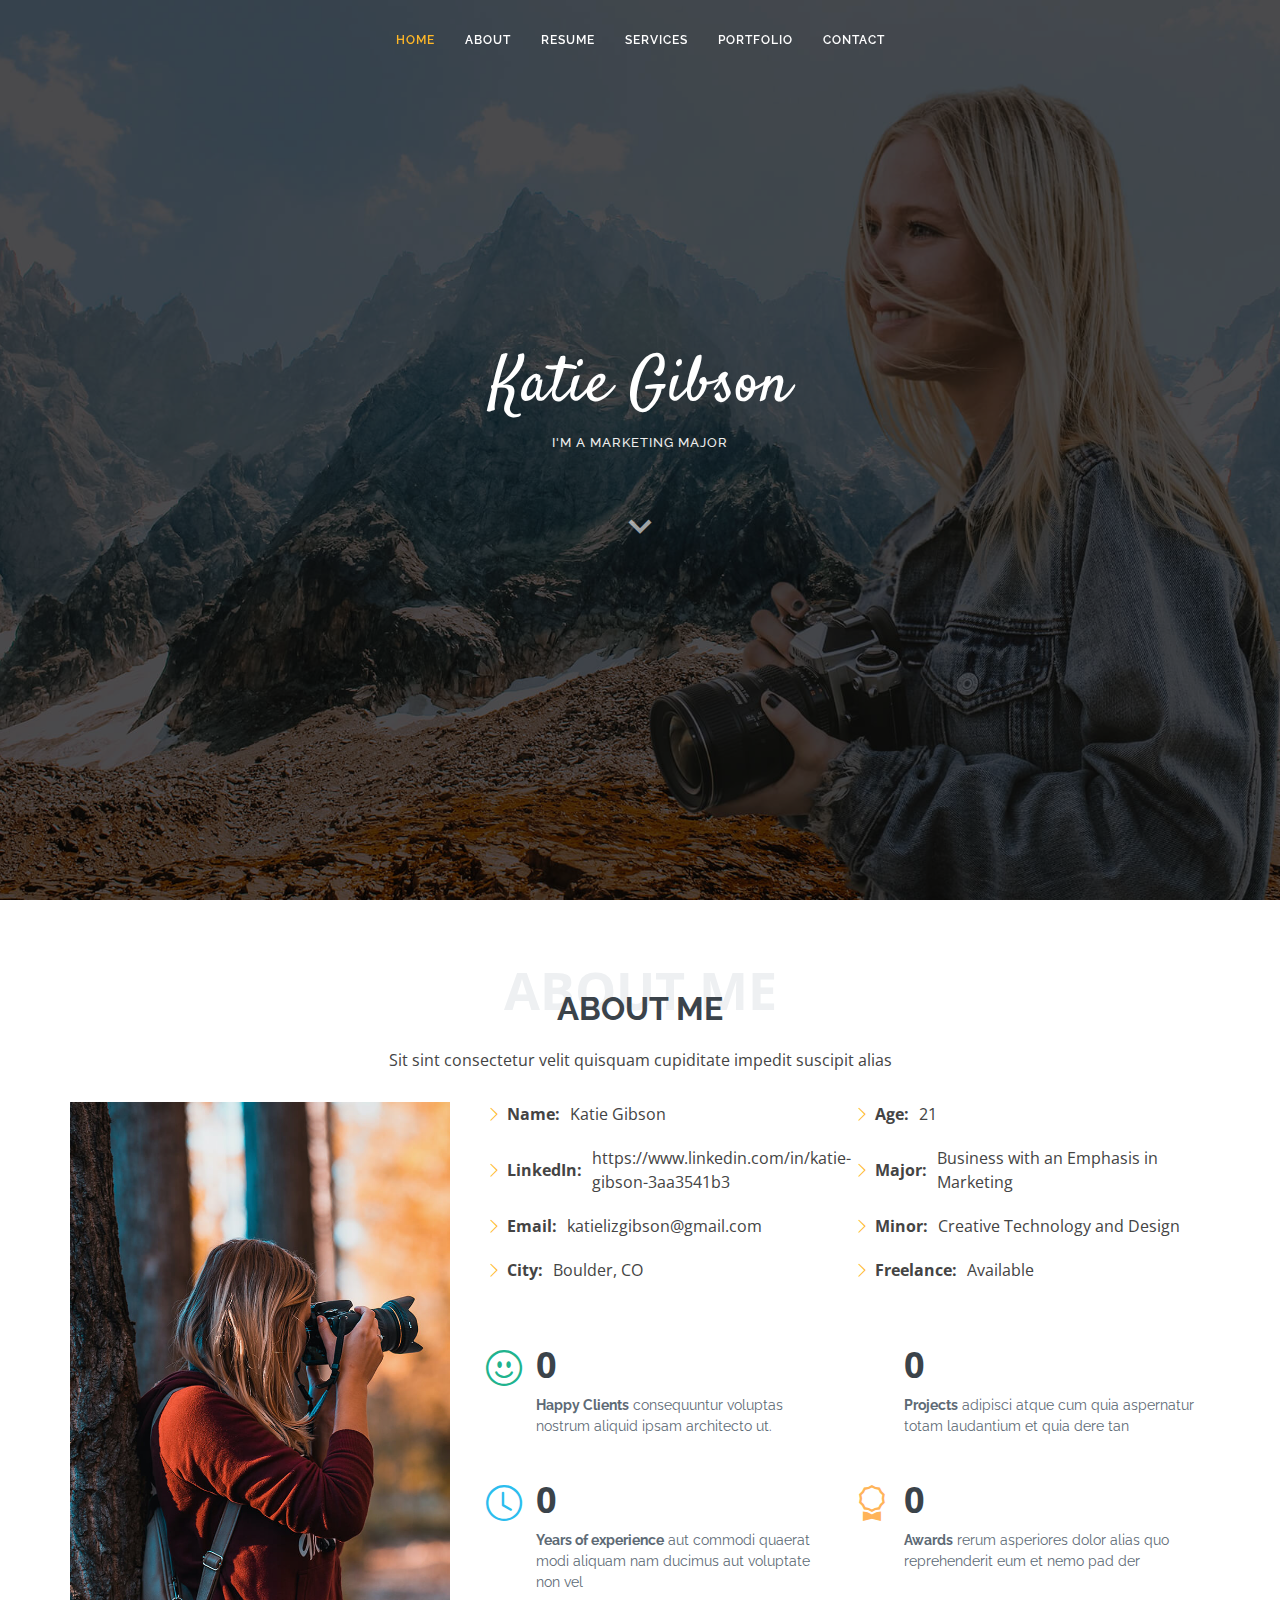
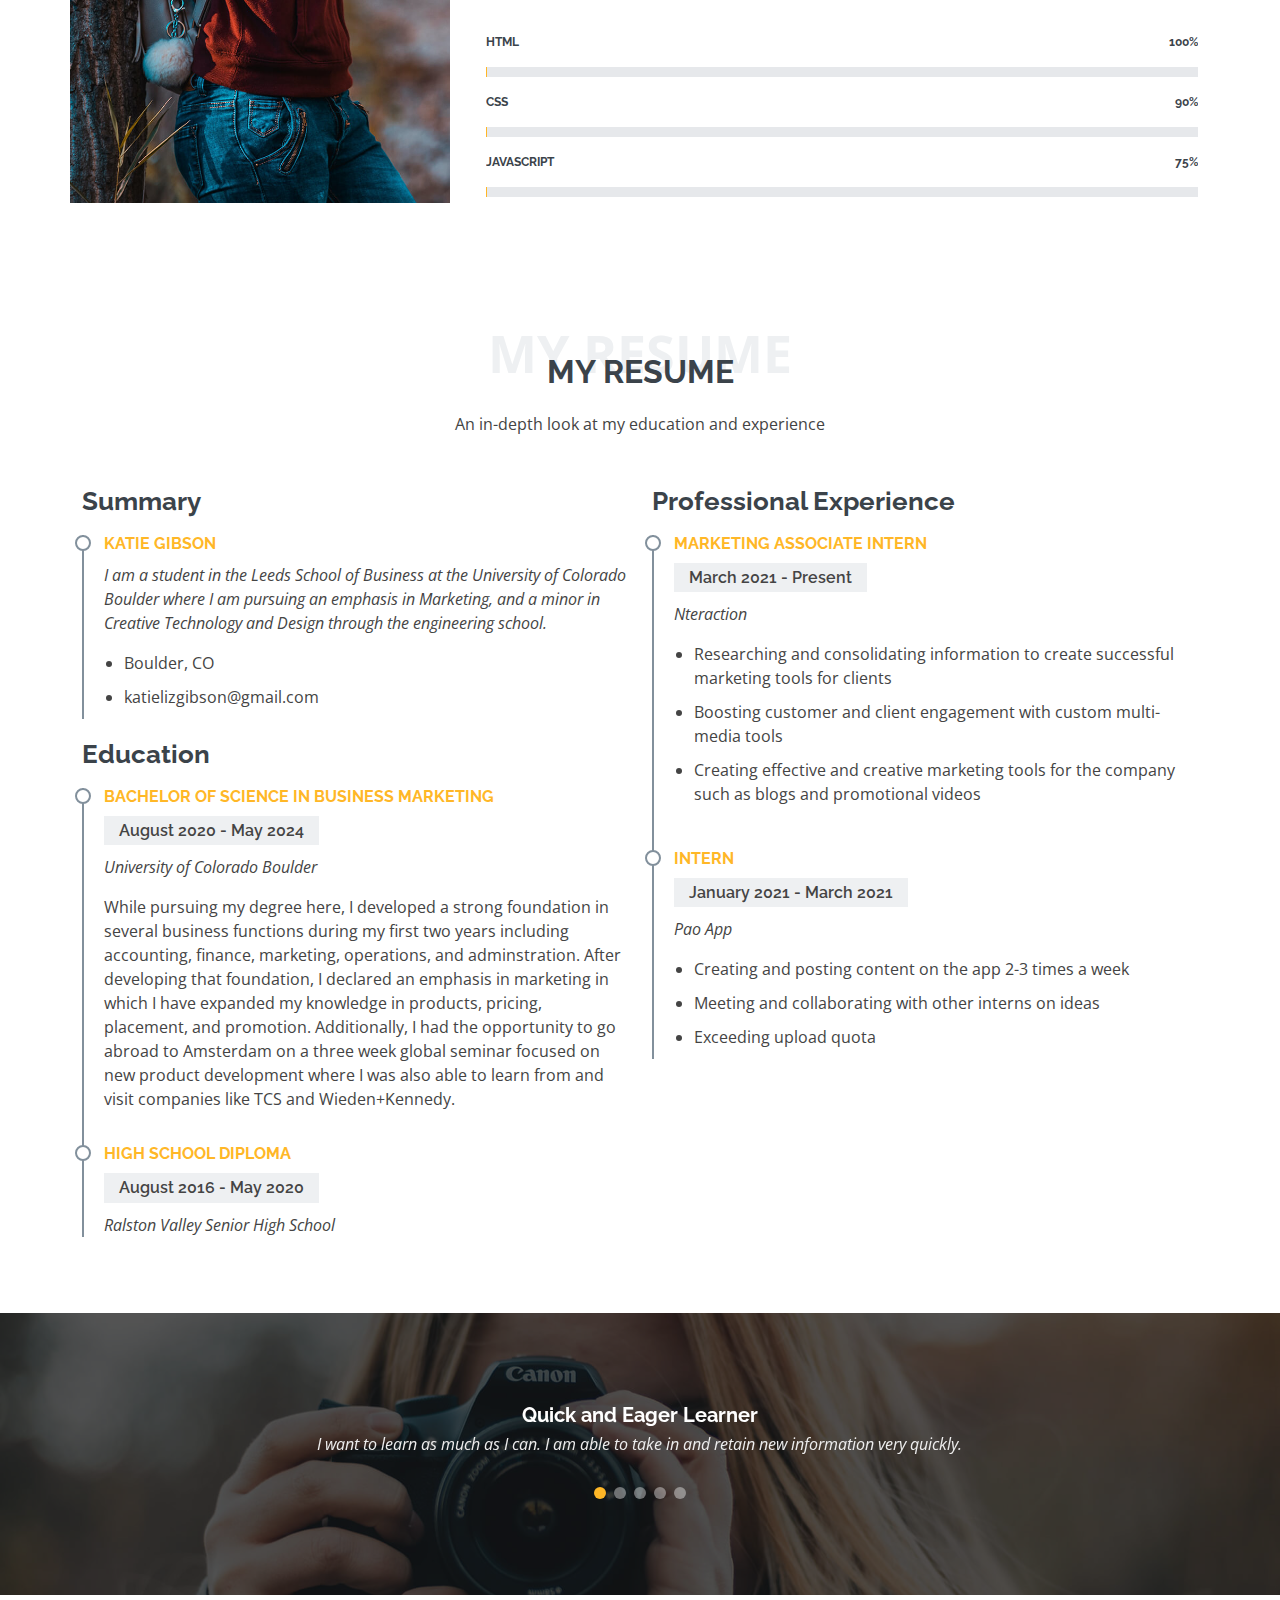
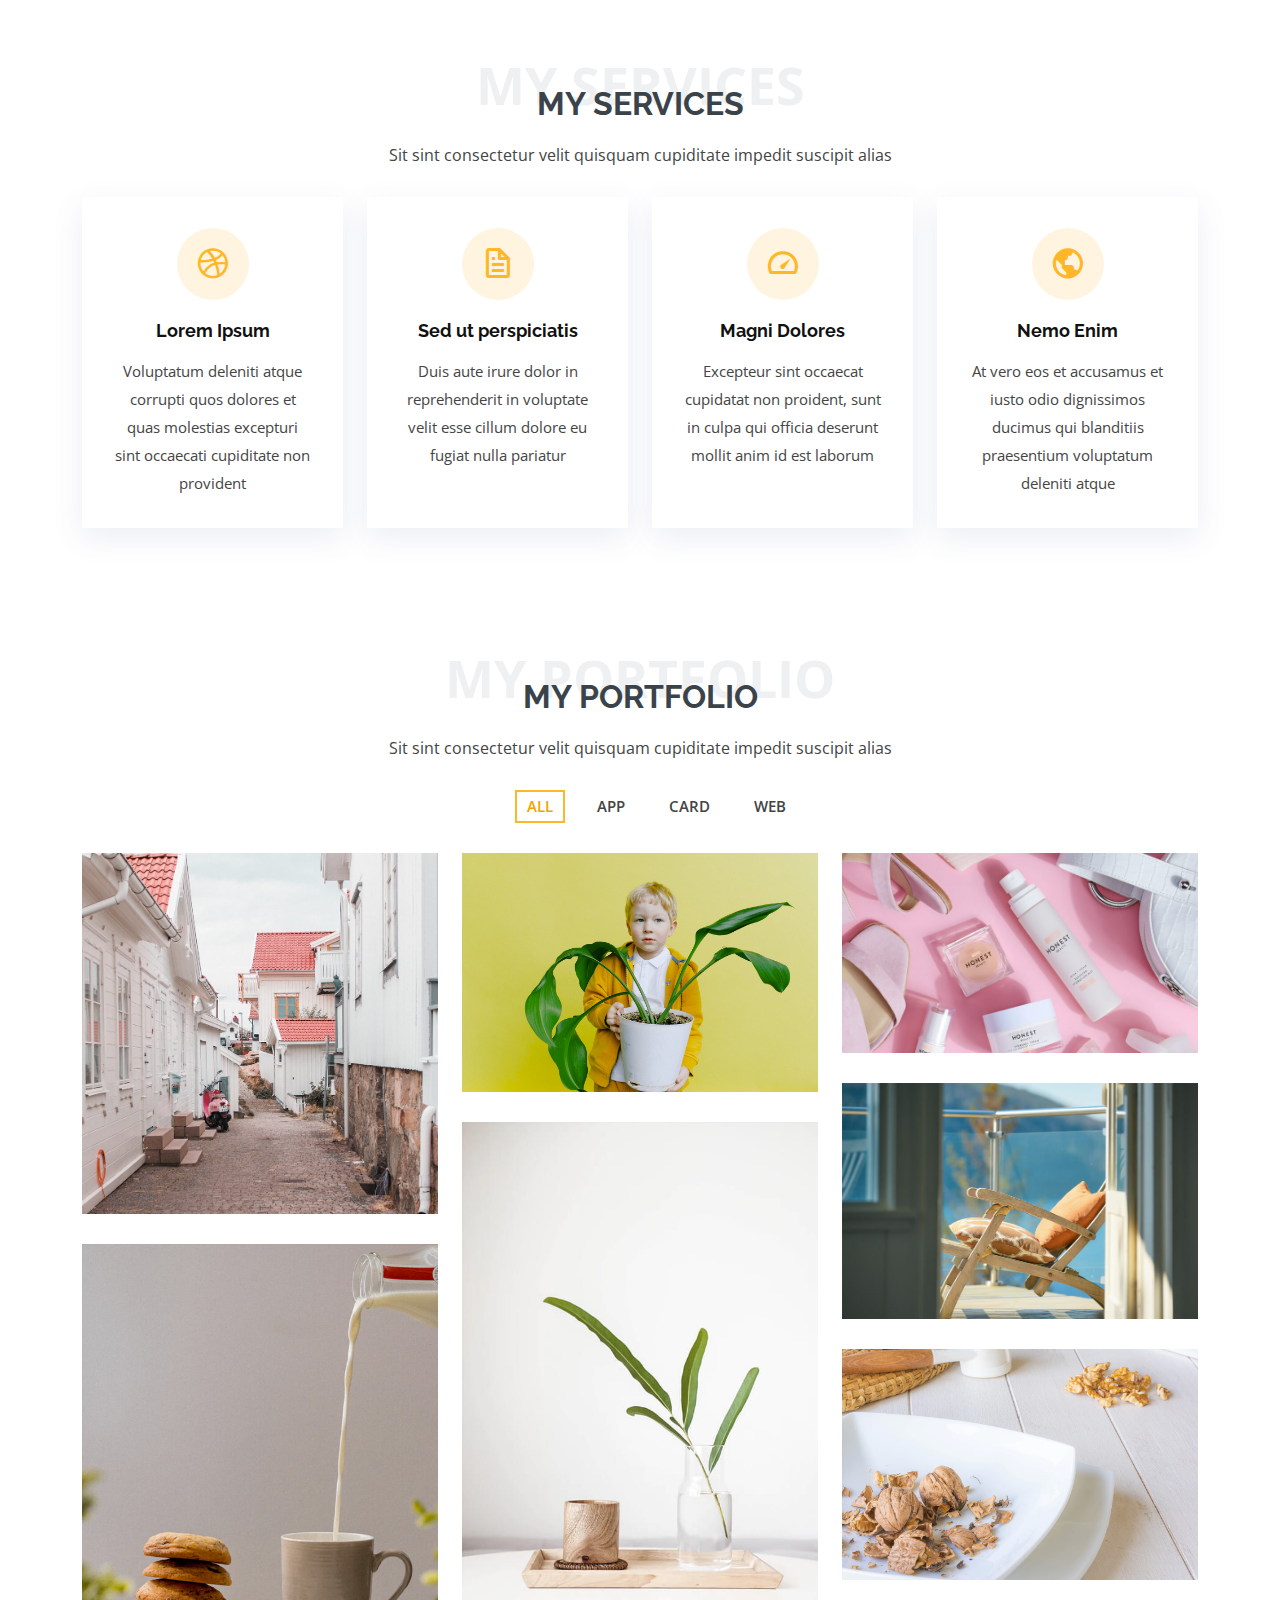
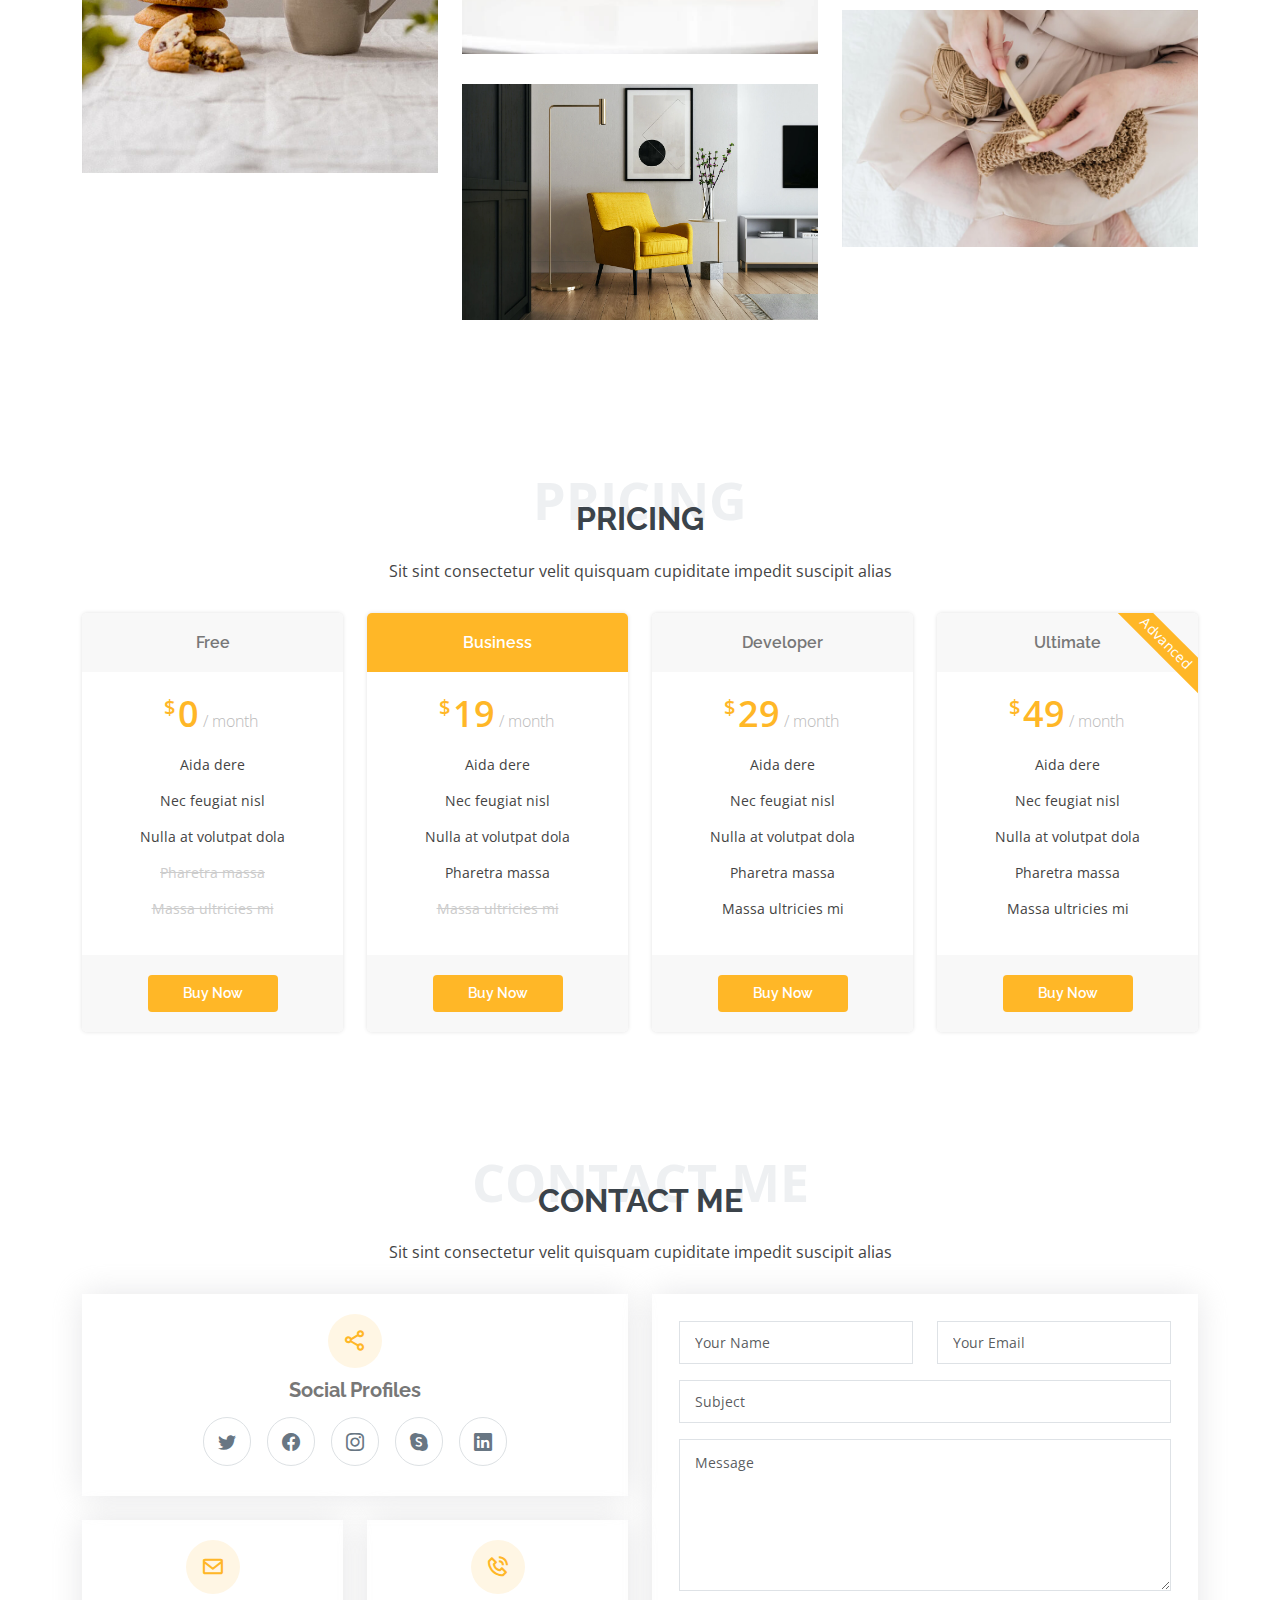
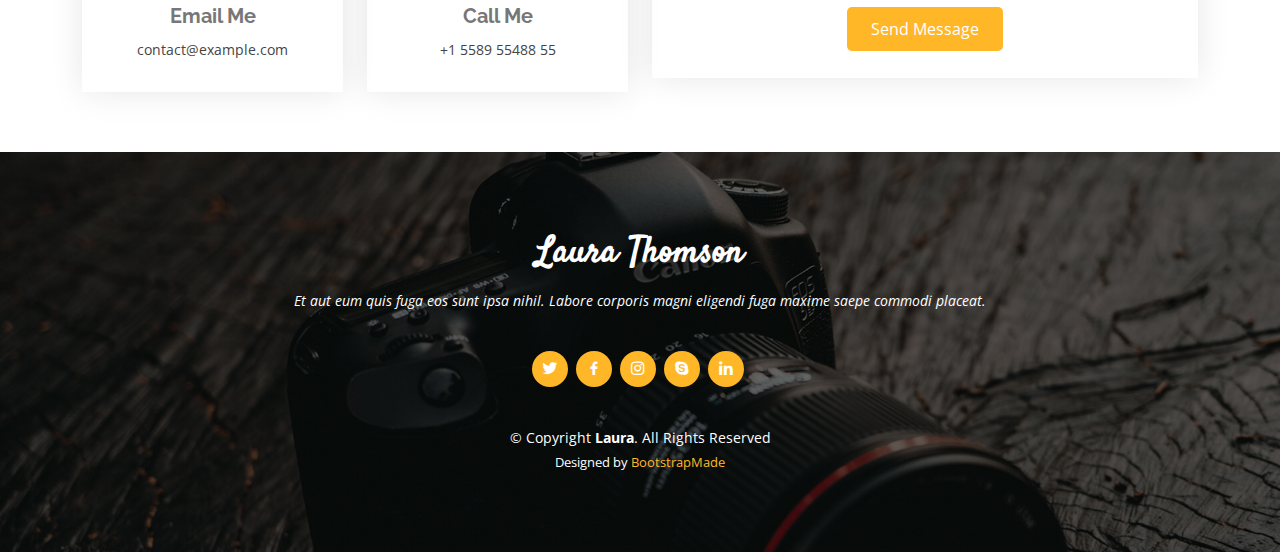
==== commit f7e08766: "Update index.html" ====
--- a/index.html
+++ b/index.html
@@ -47,23 +47,6 @@
         <li><a class="nav-link scrollto" href="#resume">Resume</a></li>
         <li><a class="nav-link scrollto" href="#services">Services</a></li>
         <li><a class="nav-link scrollto " href="#portfolio">Portfolio</a></li>
-        <li class="dropdown"><a href="#"><span>Drop Down</span> <i class="bi bi-chevron-down"></i></a>
-          <ul>
-            <li><a href="#">Drop Down 1</a></li>
-            <li class="dropdown"><a href="#"><span>Deep Drop Down</span> <i class="bi bi-chevron-right"></i></a>
-              <ul>
-                <li><a href="#">Deep Drop Down 1</a></li>
-                <li><a href="#">Deep Drop Down 2</a></li>
-                <li><a href="#">Deep Drop Down 3</a></li>
-                <li><a href="#">Deep Drop Down 4</a></li>
-                <li><a href="#">Deep Drop Down 5</a></li>
-              </ul>
-            </li>
-            <li><a href="#">Drop Down 2</a></li>
-            <li><a href="#">Drop Down 3</a></li>
-            <li><a href="#">Drop Down 4</a></li>
-          </ul>
-        </li>
         <li><a class="nav-link scrollto" href="#contact">Contact</a></li>
       </ul>
       <i class="bi bi-list mobile-nav-toggle"></i>
@@ -74,8 +57,8 @@
   <!-- ======= Hero Section ======= -->
   <section id="hero">
     <div class="hero-container">
-      <h1>Laura Thomson</h1>
-      <h2>I'm a Professional Photographer In New York City</h2>
+      <h1>Katie Gibson</h1>
+      <h2>I'm a Marketing Major</h2>
       <a href="#about" class="btn-scroll scrollto" title="Scroll Down"><i class="bx bx-chevron-down"></i></a>
     </div>
   </section><!-- End Hero -->
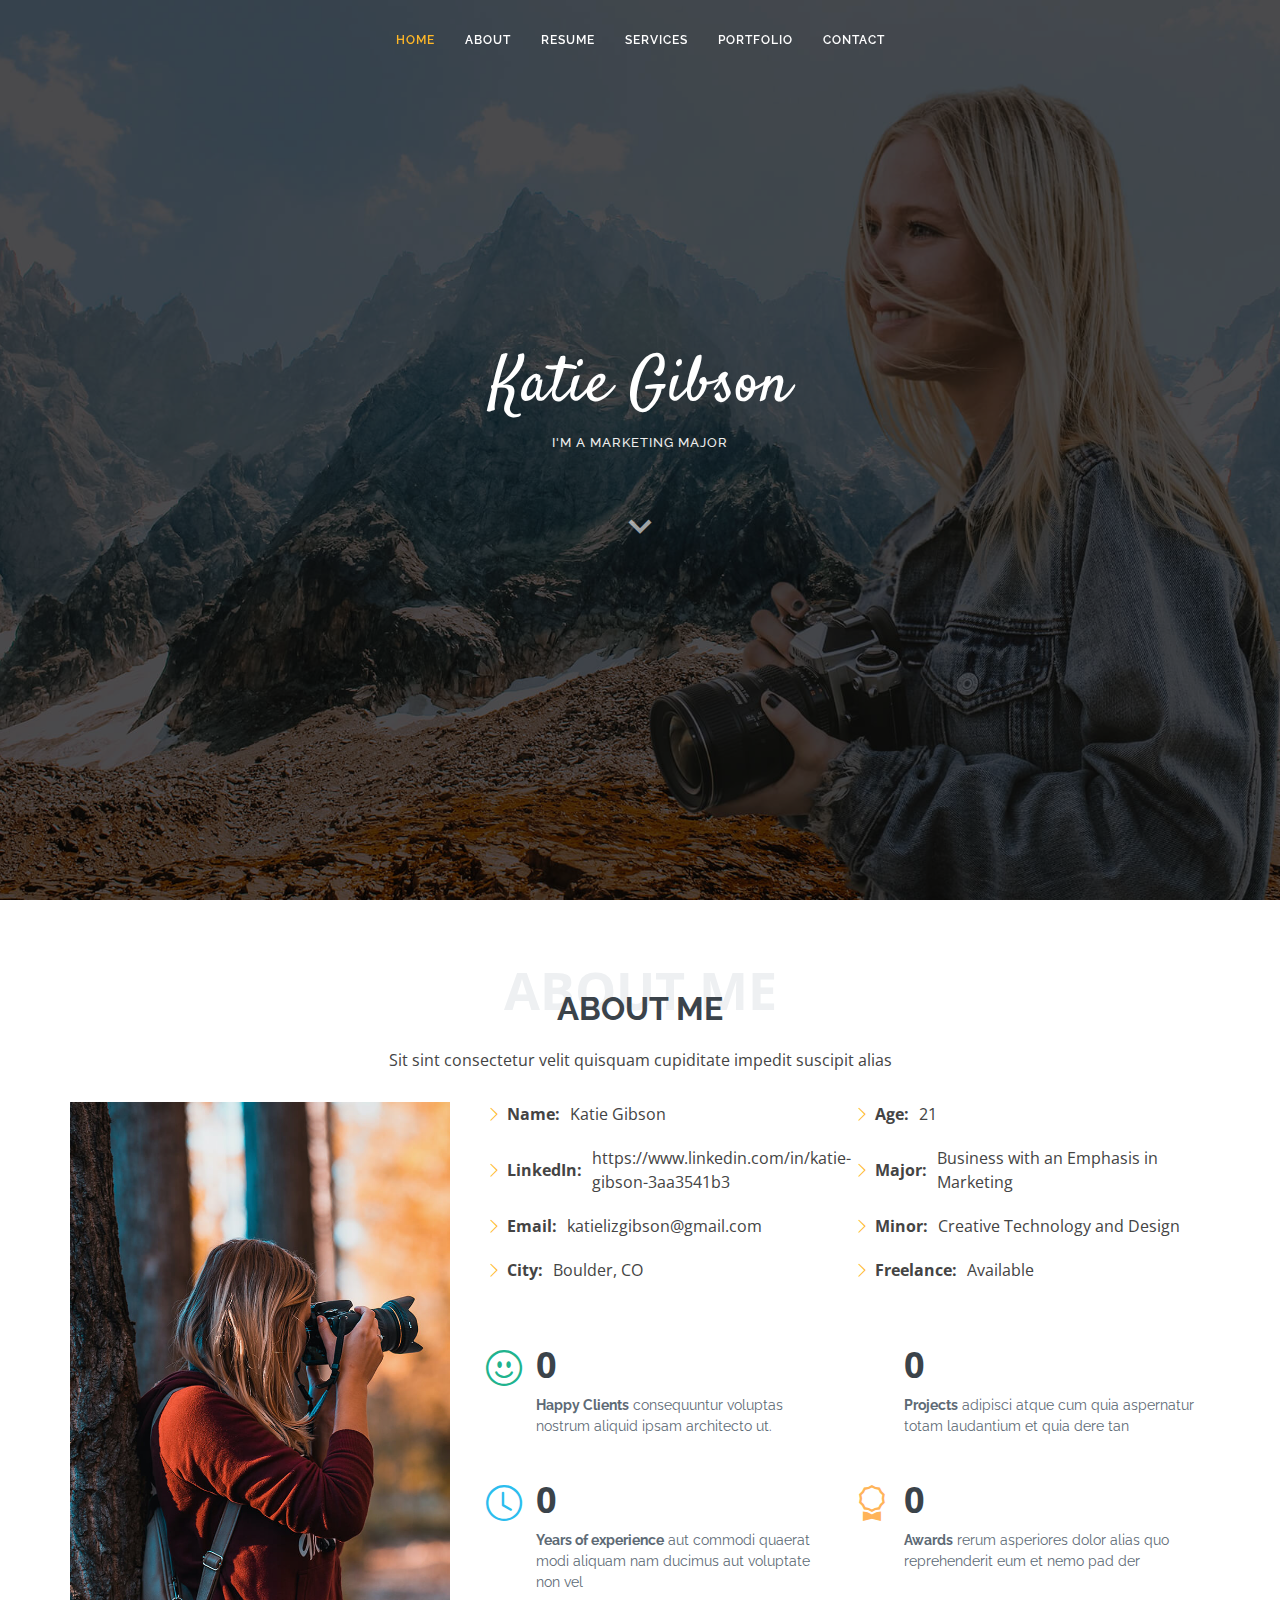
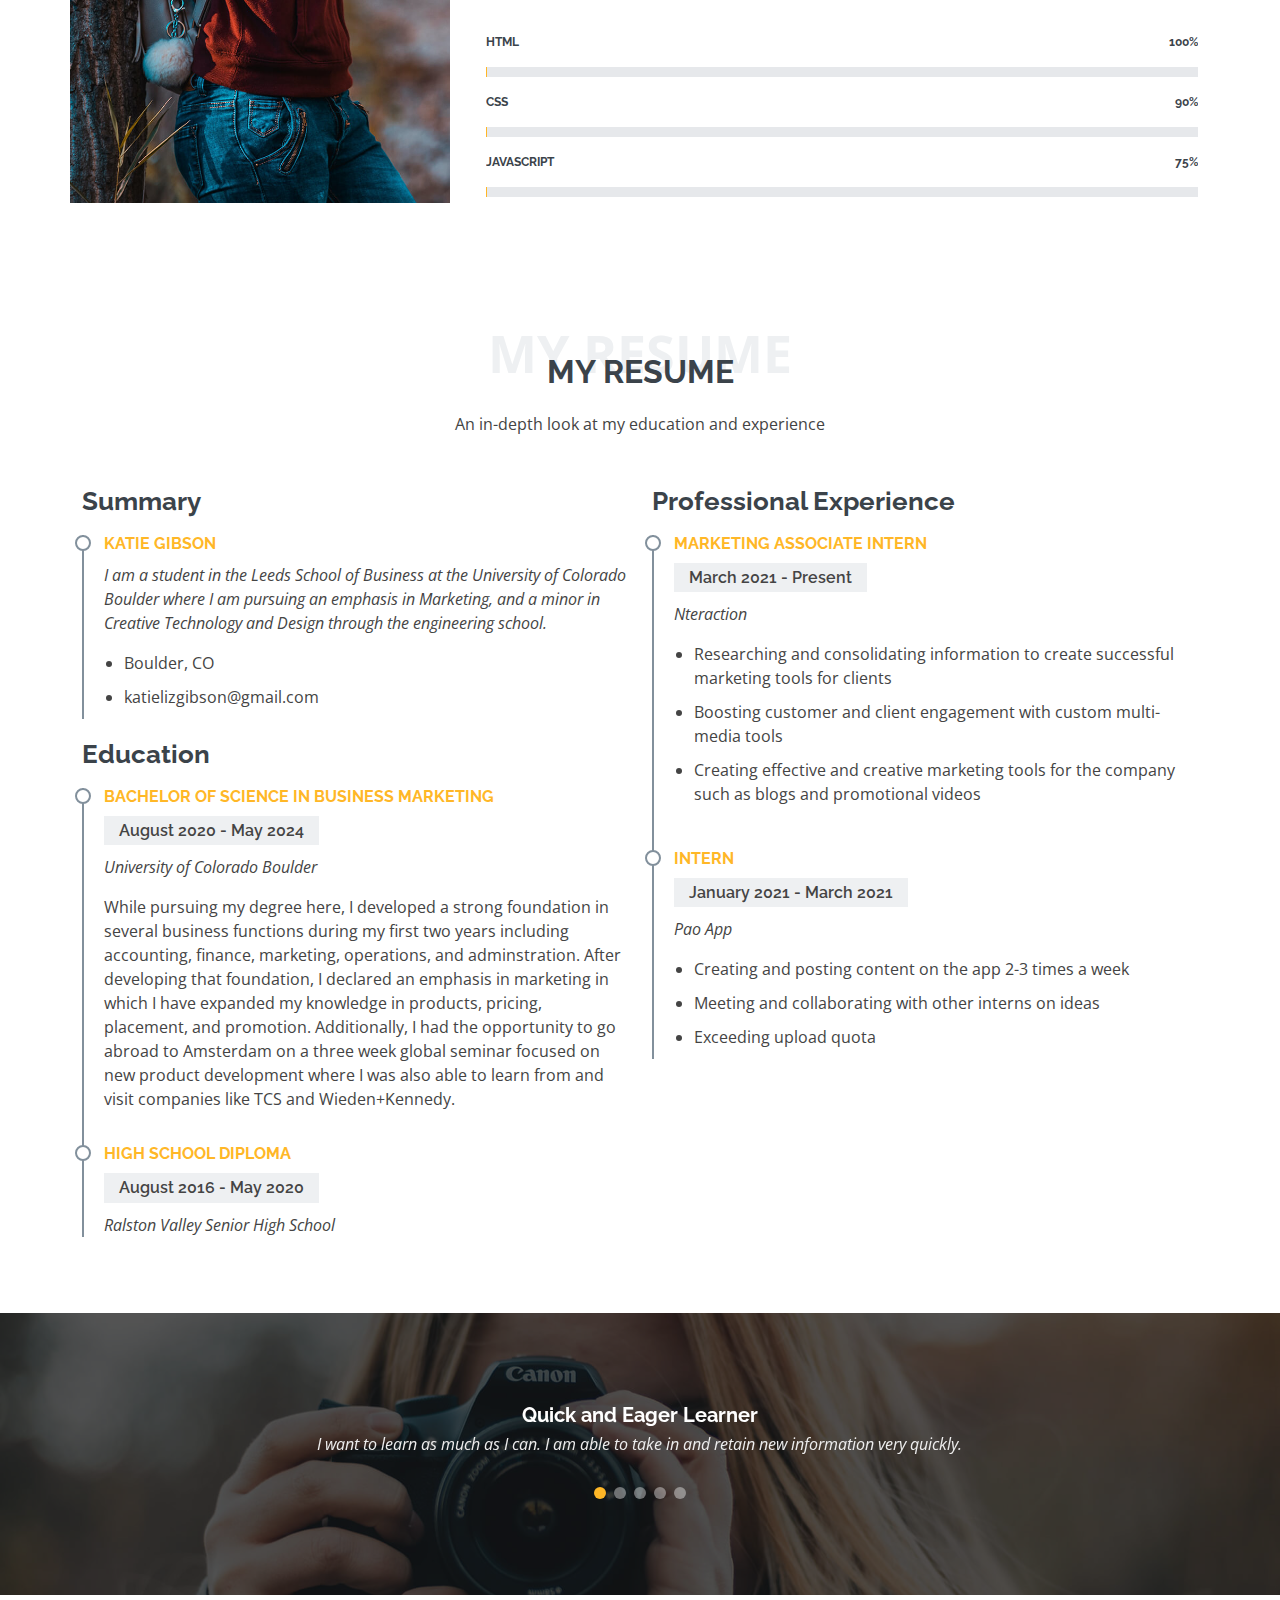
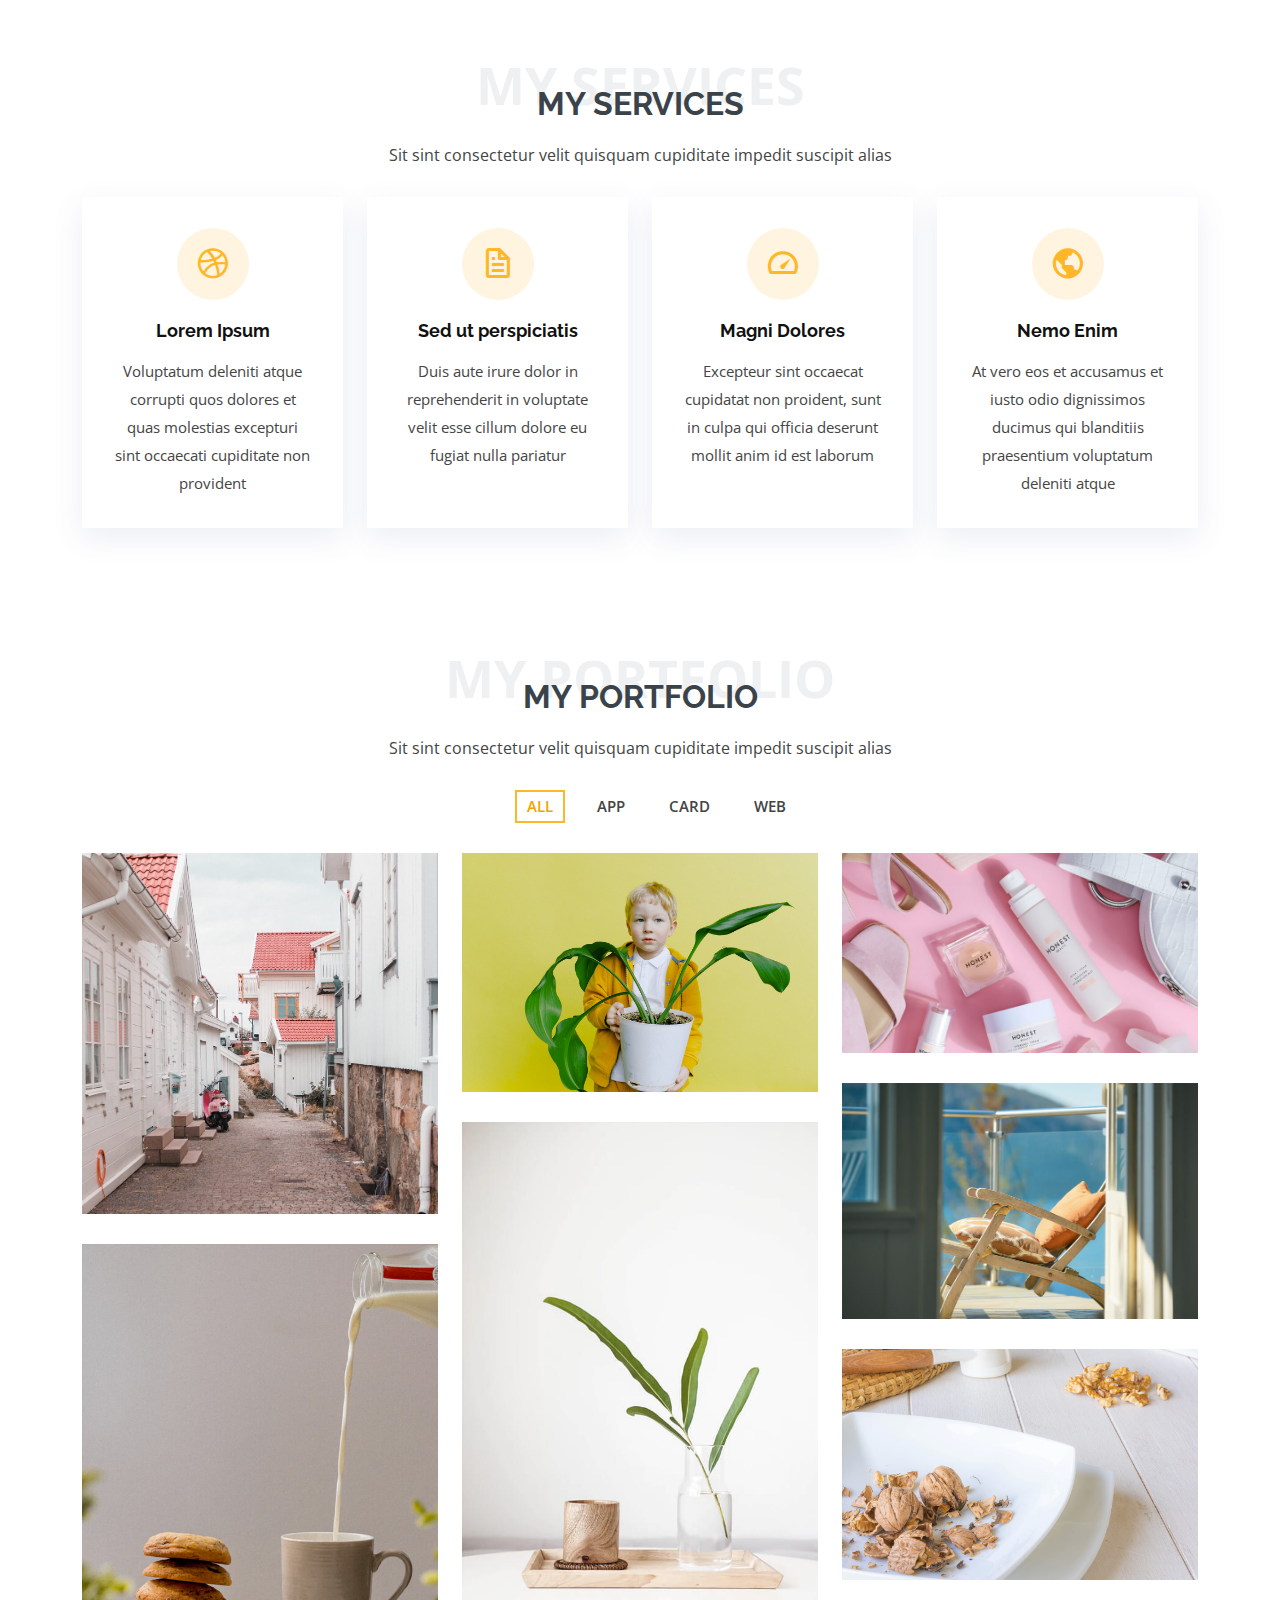
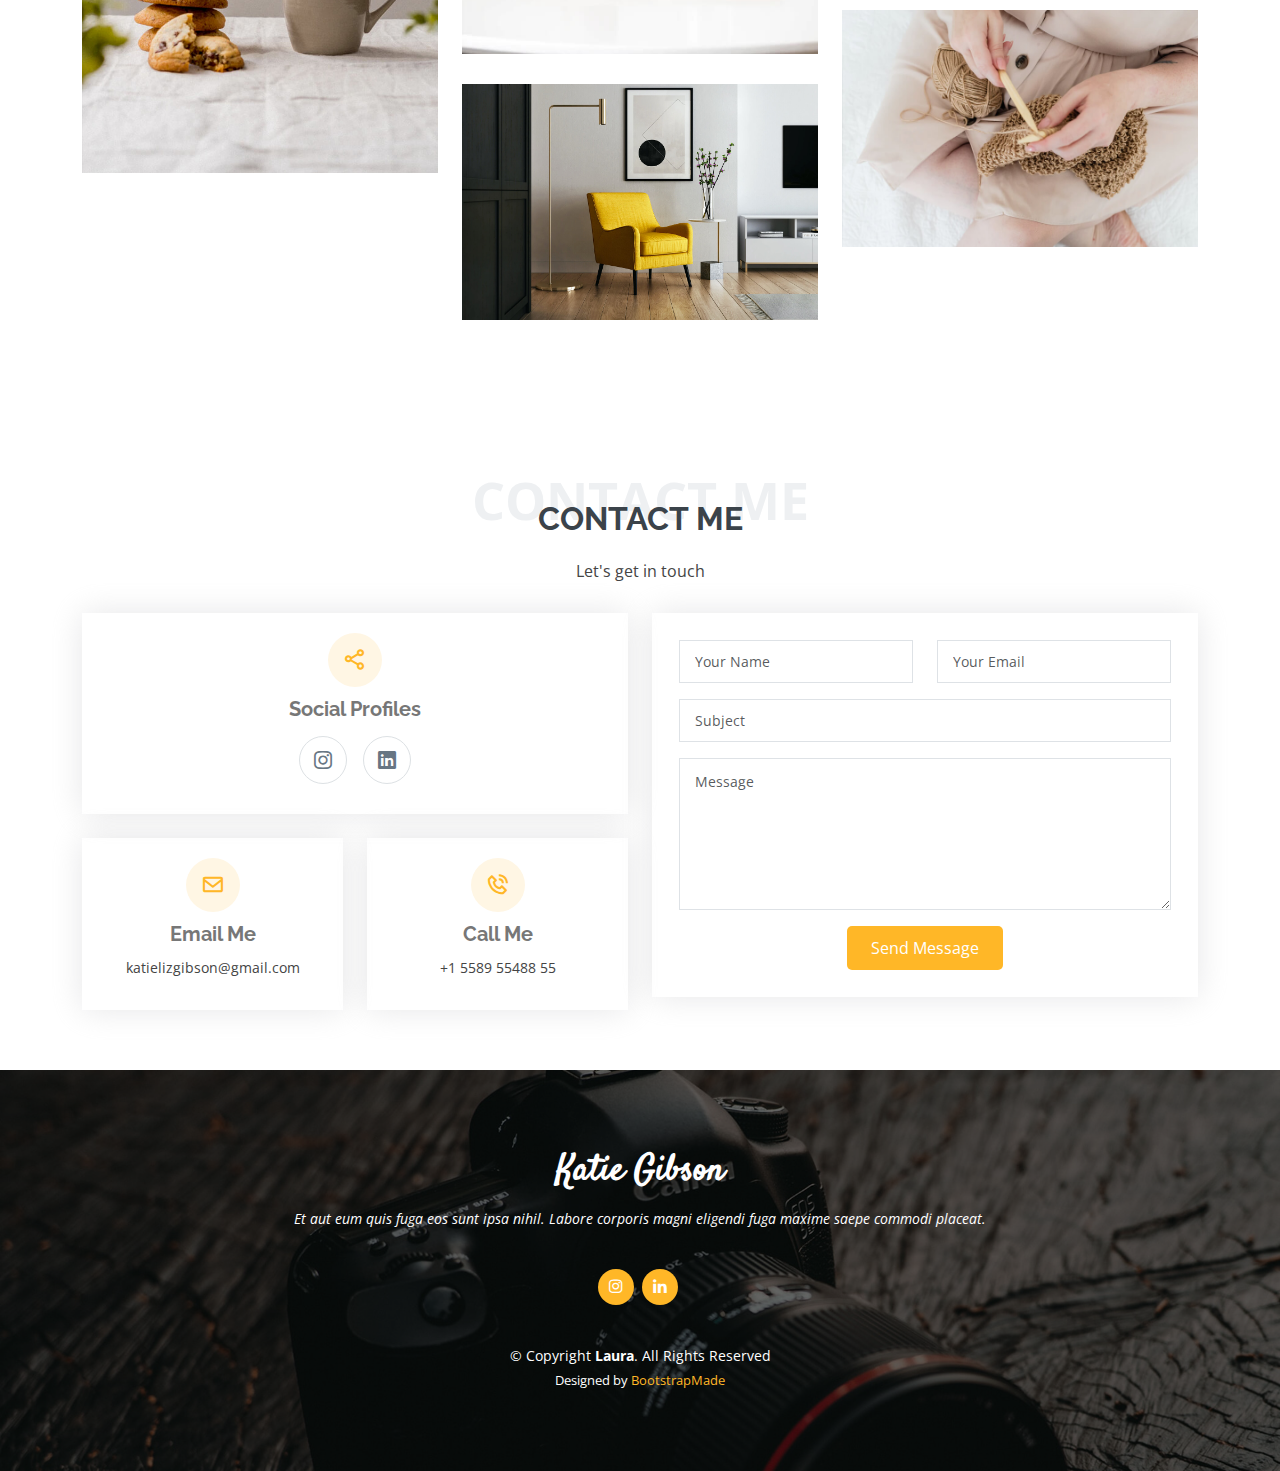
==== commit 6e03c1f1: "Update index.html" ====
--- a/index.html
+++ b/index.html
@@ -455,92 +455,6 @@
       </div>
     </section><!-- End My Portfolio Section -->
 
-    <!-- ======= Pricing Section ======= -->
-    <section id="pricing" class="pricing">
-      <div class="container">
-
-        <div class="section-title">
-          <span>Pricing</span>
-          <h2>Pricing</h2>
-          <p>Sit sint consectetur velit quisquam cupiditate impedit suscipit alias</p>
-        </div>
-
-        <div class="row">
-
-          <div class="col-lg-3 col-md-6">
-            <div class="box">
-              <h3>Free</h3>
-              <h4><sup>$</sup>0<span> / month</span></h4>
-              <ul>
-                <li>Aida dere</li>
-                <li>Nec feugiat nisl</li>
-                <li>Nulla at volutpat dola</li>
-                <li class="na">Pharetra massa</li>
-                <li class="na">Massa ultricies mi</li>
-              </ul>
-              <div class="btn-wrap">
-                <a href="#" class="btn-buy">Buy Now</a>
-              </div>
-            </div>
-          </div>
-
-          <div class="col-lg-3 col-md-6 mt-4 mt-md-0">
-            <div class="box featured">
-              <h3>Business</h3>
-              <h4><sup>$</sup>19<span> / month</span></h4>
-              <ul>
-                <li>Aida dere</li>
-                <li>Nec feugiat nisl</li>
-                <li>Nulla at volutpat dola</li>
-                <li>Pharetra massa</li>
-                <li class="na">Massa ultricies mi</li>
-              </ul>
-              <div class="btn-wrap">
-                <a href="#" class="btn-buy">Buy Now</a>
-              </div>
-            </div>
-          </div>
-
-          <div class="col-lg-3 col-md-6 mt-4 mt-lg-0">
-            <div class="box">
-              <h3>Developer</h3>
-              <h4><sup>$</sup>29<span> / month</span></h4>
-              <ul>
-                <li>Aida dere</li>
-                <li>Nec feugiat nisl</li>
-                <li>Nulla at volutpat dola</li>
-                <li>Pharetra massa</li>
-                <li>Massa ultricies mi</li>
-              </ul>
-              <div class="btn-wrap">
-                <a href="#" class="btn-buy">Buy Now</a>
-              </div>
-            </div>
-          </div>
-
-          <div class="col-lg-3 col-md-6 mt-4 mt-lg-0">
-            <div class="box">
-              <span class="advanced">Advanced</span>
-              <h3>Ultimate</h3>
-              <h4><sup>$</sup>49<span> / month</span></h4>
-              <ul>
-                <li>Aida dere</li>
-                <li>Nec feugiat nisl</li>
-                <li>Nulla at volutpat dola</li>
-                <li>Pharetra massa</li>
-                <li>Massa ultricies mi</li>
-              </ul>
-              <div class="btn-wrap">
-                <a href="#" class="btn-buy">Buy Now</a>
-              </div>
-            </div>
-          </div>
-
-        </div>
-
-      </div>
-    </section><!-- End Pricing Section -->
-
     <!-- ======= Contact Me Section ======= -->
     <section id="contact" class="contact">
       <div class="container">
@@ -548,7 +462,7 @@
         <div class="section-title">
           <span>Contact Me</span>
           <h2>Contact Me</h2>
-          <p>Sit sint consectetur velit quisquam cupiditate impedit suscipit alias</p>
+          <p>Let's get in touch</p>
         </div>
 
         <div class="row">
@@ -561,10 +475,7 @@
                   <i class="bx bx-share-alt"></i>
                   <h3>Social Profiles</h3>
                   <div class="social-links">
-                    <a href="#" class="twitter"><i class="bi bi-twitter"></i></a>
-                    <a href="#" class="facebook"><i class="bi bi-facebook"></i></a>
                     <a href="#" class="instagram"><i class="bi bi-instagram"></i></a>
-                    <a href="#" class="google-plus"><i class="bi bi-skype"></i></a>
                     <a href="#" class="linkedin"><i class="bi bi-linkedin"></i></a>
                   </div>
                 </div>
@@ -573,7 +484,7 @@
                 <div class="info-box mt-4">
                   <i class="bx bx-envelope"></i>
                   <h3>Email Me</h3>
-                  <p>contact@example.com</p>
+                  <p>katielizgibson@gmail.com</p>
                 </div>
               </div>
               <div class="col-md-6">
@@ -622,13 +533,10 @@
   <!-- ======= Footer ======= -->
   <footer id="footer">
     <div class="container">
-      <h3>Laura Thomson</h3>
+      <h3>Katie Gibson</h3>
       <p>Et aut eum quis fuga eos sunt ipsa nihil. Labore corporis magni eligendi fuga maxime saepe commodi placeat.</p>
       <div class="social-links">
-        <a href="#" class="twitter"><i class="bx bxl-twitter"></i></a>
-        <a href="#" class="facebook"><i class="bx bxl-facebook"></i></a>
         <a href="#" class="instagram"><i class="bx bxl-instagram"></i></a>
-        <a href="#" class="google-plus"><i class="bx bxl-skype"></i></a>
         <a href="#" class="linkedin"><i class="bx bxl-linkedin"></i></a>
       </div>
       <div class="copyright">
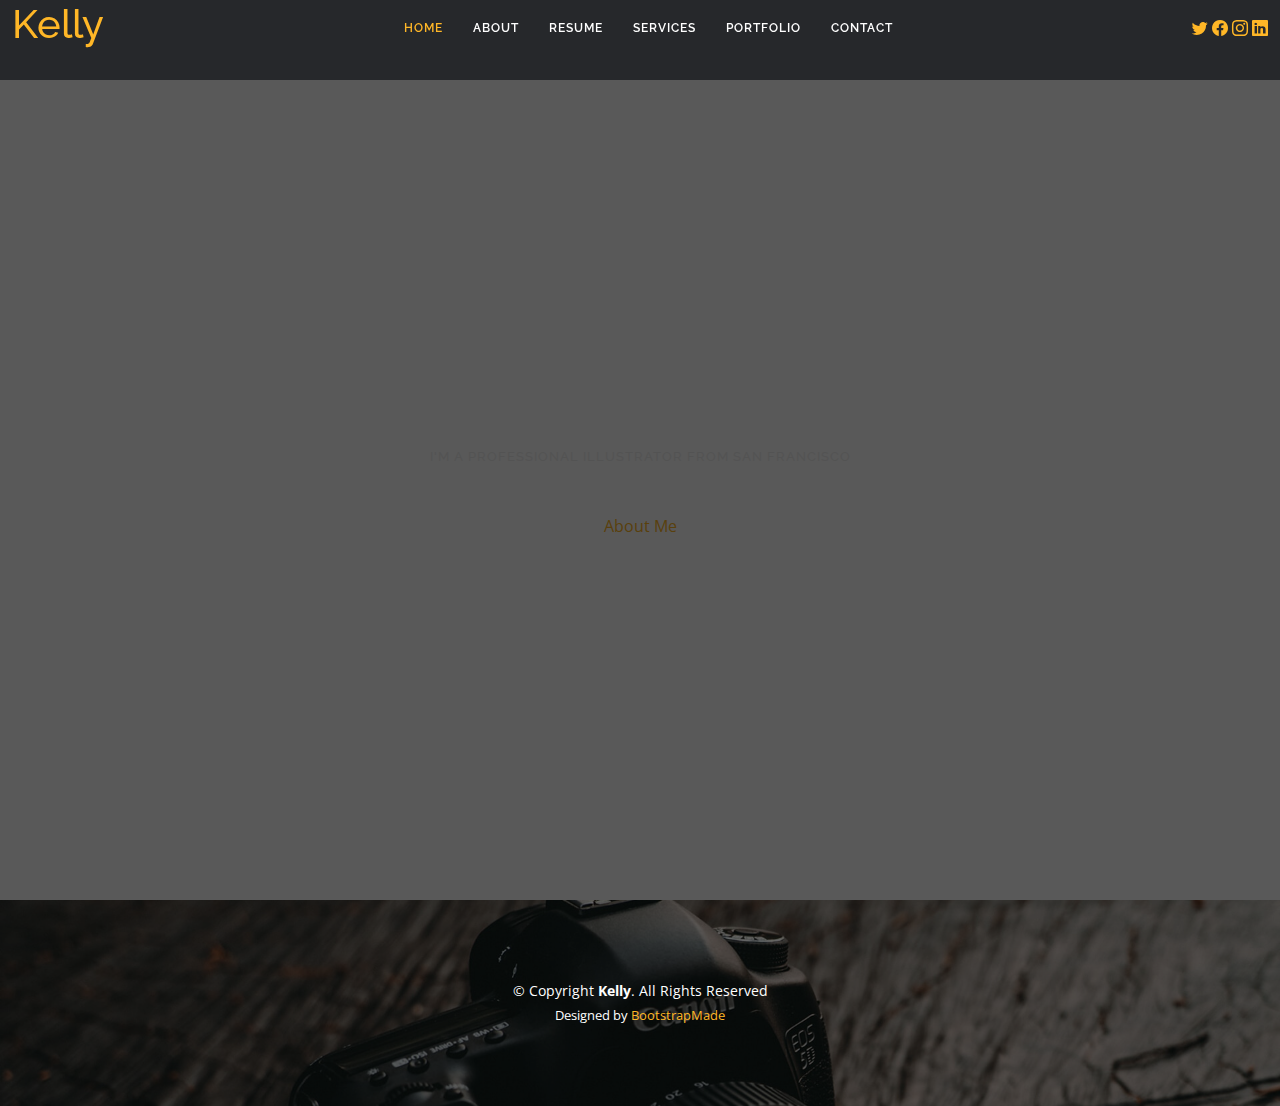
==== commit 46fd84c6: "Add files via upload" ====
--- a/index.html
+++ b/index.html
@@ -5,7 +5,7 @@
   <meta charset="utf-8">
   <meta content="width=device-width, initial-scale=1.0" name="viewport">
 
-  <title>Katie Gibson Portfolio</title>
+  <title>Kelly Bootstrap Template - Index</title>
   <meta content="" name="description">
   <meta content="" name="keywords">
 
@@ -14,9 +14,10 @@
   <link href="assets/img/apple-touch-icon.png" rel="apple-touch-icon">
 
   <!-- Google Fonts -->
-  <link href="https://fonts.googleapis.com/css?family=Open+Sans:300,300i,400,400i,600,600i,700,700i|Raleway:300,300i,400,400i,500,500i,600,600i,700,700i|Satisfy" rel="stylesheet">
+  <link href="https://fonts.googleapis.com/css?family=Open+Sans:300,300i,400,400i,600,600i,700,700i|Raleway:300,300i,400,400i,500,500i,600,600i,700,700i|Poppins:300,300i,400,400i,500,500i,600,600i,700,700i" rel="stylesheet">
 
   <!-- Vendor CSS Files -->
+  <link href="assets/vendor/aos/aos.css" rel="stylesheet">
   <link href="assets/vendor/bootstrap/css/bootstrap.min.css" rel="stylesheet">
   <link href="assets/vendor/bootstrap-icons/bootstrap-icons.css" rel="stylesheet">
   <link href="assets/vendor/boxicons/css/boxicons.min.css" rel="stylesheet">
@@ -27,9 +28,9 @@
   <link href="assets/css/style.css" rel="stylesheet">
 
   <!-- =======================================================
-  * Template Name: Laura
-  * Updated: May 30 2023 with Bootstrap v5.3.0
-  * Template URL: https://bootstrapmade.com/laura-free-creative-bootstrap-theme/
+  * Template Name: Kelly
+  * Updated: May 30 2023 with Bootstrap v5.3.0
+  * Template URL: https://bootstrapmade.com/kelly-free-bootstrap-cv-resume-html-template/
   * Author: BootstrapMade.com
   * License: https://bootstrapmade.com/license/
   ======================================================== -->
@@ -38,524 +39,67 @@
 <body>
 
   <!-- ======= Header ======= -->
-  <header id="header" class="fixed-top d-flex justify-content-center align-items-center header-transparent">
+  <header id="header" class="fixed-top">
+    <div class="container-fluid d-flex justify-content-between align-items-center">
 
-    <nav id="navbar" class="navbar">
-      <ul>
-        <li><a class="nav-link scrollto active" href="#hero">Home</a></li>
-        <li><a class="nav-link scrollto" href="#about">About</a></li>
-        <li><a class="nav-link scrollto" href="#resume">Resume</a></li>
-        <li><a class="nav-link scrollto" href="#services">Services</a></li>
-        <li><a class="nav-link scrollto " href="#portfolio">Portfolio</a></li>
-        <li><a class="nav-link scrollto" href="#contact">Contact</a></li>
-      </ul>
-      <i class="bi bi-list mobile-nav-toggle"></i>
-    </nav><!-- .navbar -->
+      <h1 class="logo me-auto me-lg-0"><a href="index.html">Kelly</a></h1>
+      <!-- Uncomment below if you prefer to use an image logo -->
+      <!-- <a href="index.html" class="logo"><img src="assets/img/logo.png" alt="" class="img-fluid"></a>-->
+
+      <nav id="navbar" class="navbar order-last order-lg-0">
+        <ul>
+          <li><a class="active" href="index.html">Home</a></li>
+          <li><a href="about.html">About</a></li>
+          <li><a href="resume.html">Resume</a></li>
+          <li><a href="services.html">Services</a></li>
+          <li><a href="portfolio.html">Portfolio</a></li>
+          <li><a href="contact.html">Contact</a></li>
+        </ul>
+        <i class="bi bi-list mobile-nav-toggle"></i>
+      </nav><!-- .navbar -->
+
+      <div class="header-social-links">
+        <a href="#" class="twitter"><i class="bi bi-twitter"></i></a>
+        <a href="#" class="facebook"><i class="bi bi-facebook"></i></a>
+        <a href="#" class="instagram"><i class="bi bi-instagram"></i></a>
+        <a href="#" class="linkedin"><i class="bi bi-linkedin"></i></i></a>
+      </div>
+
+    </div>
 
   </header><!-- End Header -->
 
   <!-- ======= Hero Section ======= -->
-  <section id="hero">
-    <div class="hero-container">
-      <h1>Katie Gibson</h1>
-      <h2>I'm a Marketing Major</h2>
-      <a href="#about" class="btn-scroll scrollto" title="Scroll Down"><i class="bx bx-chevron-down"></i></a>
+  <section id="hero" class="d-flex align-items-center">
+    <div class="container d-flex flex-column align-items-center" data-aos="zoom-in" data-aos-delay="100">
+      <h1>Kelly Adams</h1>
+      <h2>I'm a professional illustrator from San Francisco</h2>
+      <a href="about.html" class="btn-about">About Me</a>
     </div>
   </section><!-- End Hero -->
-
-  <main id="main">
-
-    <!-- ======= About Me Section ======= -->
-    <section id="about" class="about">
-      <div class="container">
-
-        <div class="section-title">
-          <span>About Me</span>
-          <h2>About Me</h2>
-          <p>Sit sint consectetur velit quisquam cupiditate impedit suscipit alias</p>
-        </div>
-
-        <div class="row">
-          <div class="image col-lg-4 d-flex align-items-stretch justify-content-center justify-content-lg-start"></div>
-          <div class="col-lg-8 d-flex flex-column align-items-stretch">
-            <div class="content ps-lg-4 d-flex flex-column justify-content-center">
-              <div class="row">
-                <div class="col-lg-6">
-                  <ul>
-                    <li><i class="bi bi-chevron-right"></i> <strong>Name:</strong> <span>Katie Gibson</span></li>
-                    <li><i class="bi bi-chevron-right"></i> <strong>LinkedIn:</strong> <span>https://www.linkedin.com/in/katie-gibson-3aa3541b3</span></li>
-                    <li><i class="bi bi-chevron-right"></i> <strong>Email:</strong> <span>katielizgibson@gmail.com</span></li>
-                    <li><i class="bi bi-chevron-right"></i> <strong>City:</strong> <span>Boulder, CO</span></li>
-                  </ul>
-                </div>
-                <div class="col-lg-6">
-                  <ul>
-                    <li><i class="bi bi-chevron-right"></i> <strong>Age:</strong> <span>21</span></li>
-                    <li><i class="bi bi-chevron-right"></i> <strong>Major:</strong> <span>Business with an Emphasis in Marketing</span></li>
-                    <li><i class="bi bi-chevron-right"></i> <strong>Minor:</strong> <span>Creative Technology and Design</span></li>
-                    <li><i class="bi bi-chevron-right"></i> <strong>Freelance:</strong> <span>Available</span></li>
-                  </ul>
-                </div>
-              </div>
-              <div class="row mt-n4">
-                <div class="col-md-6 mt-5 d-md-flex align-items-md-stretch">
-                  <div class="count-box">
-                    <i class="bi bi-emoji-smile" style="color: #20b38e;"></i>
-                    <span data-purecounter-start="0" data-purecounter-end="232" data-purecounter-duration="1" class="purecounter"></span>
-                    <p><strong>Happy Clients</strong> consequuntur voluptas nostrum aliquid ipsam architecto ut.</p>
-                  </div>
-                </div>
-
-                <div class="col-md-6 mt-5 d-md-flex align-items-md-stretch">
-                  <div class="count-box">
-                    <i class="bi bi-journal-richtextr" style="color: #8a1ac2;"></i>
-                    <span data-purecounter-start="0" data-purecounter-end="521" data-purecounter-duration="1" class="purecounter"></span>
-                    <p><strong>Projects</strong> adipisci atque cum quia aspernatur totam laudantium et quia dere tan</p>
-                  </div>
-                </div>
-
-                <div class="col-md-6 mt-5 d-md-flex align-items-md-stretch">
-                  <div class="count-box">
-                    <i class="bi bi-clock" style="color: #2cbdee;"></i>
-                    <span data-purecounter-start="0" data-purecounter-end="18" data-purecounter-duration="1" class="purecounter"></span>
-                    <p><strong>Years of experience</strong> aut commodi quaerat modi aliquam nam ducimus aut voluptate non vel</p>
-                  </div>
-                </div>
-
-                <div class="col-md-6 mt-5 d-md-flex align-items-md-stretch">
-                  <div class="count-box">
-                    <i class="bi bi-award" style="color: #ffb459;"></i>
-                    <span data-purecounter-start="0" data-purecounter-end="16" data-purecounter-duration="1" class="purecounter"></span>
-                    <p><strong>Awards</strong> rerum asperiores dolor alias quo reprehenderit eum et nemo pad der</p>
-                  </div>
-                </div>
-              </div>
-            </div><!-- End .content-->
-
-            <div class="skills-content ps-lg-4">
-              <div class="progress">
-                <span class="skill">HTML <i class="val">100%</i></span>
-                <div class="progress-bar-wrap">
-                  <div class="progress-bar" role="progressbar" aria-valuenow="100" aria-valuemin="0" aria-valuemax="100"></div>
-                </div>
-              </div>
-
-              <div class="progress">
-                <span class="skill">CSS <i class="val">90%</i></span>
-                <div class="progress-bar-wrap">
-                  <div class="progress-bar" role="progressbar" aria-valuenow="90" aria-valuemin="0" aria-valuemax="100"></div>
-                </div>
-              </div>
-
-              <div class="progress">
-                <span class="skill">JavaScript <i class="val">75%</i></span>
-                <div class="progress-bar-wrap">
-                  <div class="progress-bar" role="progressbar" aria-valuenow="75" aria-valuemin="0" aria-valuemax="100"></div>
-                </div>
-              </div>
-            </div>
-
-          </div>
-        </div>
-
-      </div>
-    </section><!-- End About Me Section -->
-
-    <!-- ======= My Resume Section ======= -->
-    <section id="resume" class="resume">
-      <div class="container">
-
-        <div class="section-title">
-          <span>My Resume</span>
-          <h2>My Resume</h2>
-          <p>An in-depth look at my education and experience</p>
-        </div>
-
-        <div class="row">
-          <div class="col-lg-6">
-            <h3 class="resume-title">Summary</h3>
-            <div class="resume-item pb-0">
-              <h4>Katie Gibson</h4>
-              <p><em>I am a student in the Leeds School of Business at the University of Colorado Boulder where I am pursuing an emphasis in Marketing, and a minor in Creative Technology and Design through the engineering school.</em></p>
-              <p>
-              <ul>
-                <li>Boulder, CO</li>
-                <li>katielizgibson@gmail.com</li>
-              </ul>
-              </p>
-            </div>
-
-            <h3 class="resume-title">Education</h3>
-            <div class="resume-item">
-              <h4>Bachelor of Science in Business Marketing</h4>
-              <h5>August 2020 - May 2024</h5>
-              <p><em>University of Colorado Boulder</em></p>
-              <p>While pursuing my degree here, I developed a strong foundation in several business functions during my first two years including accounting, finance, marketing, operations, and adminstration. 
-                After developing that foundation, I declared an emphasis in marketing in which I have expanded my knowledge in products, pricing, placement, and promotion. Additionally, I had the opportunity to
-                go abroad to Amsterdam on a three week global seminar focused on new product development where I was also able to learn from and visit companies like TCS and Wieden+Kennedy.</p>
-            </div>
-            <div class="resume-item">
-              <h4>High School Diploma</h4>
-              <h5>August 2016 - May 2020</h5>
-              <p><em>Ralston Valley Senior High School</em></p>
-            </div>
-          </div>
-          <div class="col-lg-6">
-            <h3 class="resume-title">Professional Experience</h3>
-            <div class="resume-item">
-              <h4>Marketing Associate Intern</h4>
-              <h5>March 2021 - Present</h5>
-              <p><em>Nteraction</em></p>
-              <p>
-              <ul>
-                <li>Researching and consolidating information to create successful marketing tools for clients</li>
-                <li>Boosting customer and client engagement with custom multi-media tools </li>
-                <li>Creating effective and creative marketing tools for the company such as blogs and promotional videos</li>
-              </ul>
-              </p>
-            </div>
-            <div class="resume-item">
-              <h4>Intern</h4>
-              <h5>January 2021 - March 2021</h5>
-              <p><em>Pao App</em></p>
-              <p>
-              <ul>
-                <li>Creating and posting content on the app 2-3 times a week</li>
-                <li>Meeting and collaborating with other interns on ideas</li>
-                <li>Exceeding upload quota</li>
-              </ul>
-              </p>
-            </div>
-          </div>
-        </div>
-
-      </div>
-    </section><!-- End My Resume Section -->
-    
-    <!-- ======= Skills Section ======= -->
-    <section id="testimonials" class="testimonials">
-      <div class="container position-relative">
-
-        <div class="testimonials-slider swiper" data-aos="fade-up" data-aos-delay="100">
-          <div class="swiper-wrapper">
-
-            <div class="swiper-slide">
-              <div class="testimonial-item">
-                <h3>Quick and Eager Learner</h3>
-                <p>
-                  I want to learn as much as I can. I am able to take in and retain new information very quickly.
-                </p>
-              </div>
-            </div><!-- End testimonial item -->
-
-            <div class="swiper-slide">
-              <div class="testimonial-item">
-                <h3>Prompt, Flexible, and Reliable</h3>
-                <p>
-                  I pride myself on being on time and ready to take on whatever the task at hand may be.
-                </p>
-              </div>
-            </div><!-- End testimonial item -->
-
-            <div class="swiper-slide">
-              <div class="testimonial-item">
-                <h3>Outgoing</h3>
-                <p>
-                  This sociable tendency gives me the ability to succeed in group work situations.
-                </p>
-              </div>
-            </div><!-- End testimonial item -->
-
-            <div class="swiper-slide">
-              <div class="testimonial-item">
-                <h3>Upbeat and Pleasant Attitude</h3>
-                <p>
-                  Nobody wants to work with a Debby Downer...
-                </p>
-              </div>
-            </div><!-- End testimonial item -->
-
-            <div class="swiper-slide">
-              <div class="testimonial-item">
-                <h3>Comfortable in both Leadership or Collaborative Positions</h3>
-                <p>
-                  Either way, I will help get the job done using my best abilities.
-                </p>
-              </div>
-            </div><!-- End testimonial item -->
-
-          </div>
-          <div class="swiper-pagination"></div>
-        </div>
-
-      </div>
-    </section><!-- End Skills Section -->
-    
-    <!-- ======= My Services Section ======= -->
-    <section id="services" class="services">
-      <div class="container">
-
-        <div class="section-title">
-          <span>My Services</span>
-          <h2>My Services</h2>
-          <p>Sit sint consectetur velit quisquam cupiditate impedit suscipit alias</p>
-        </div>
-
-        <div class="row">
-          <div class="col-md-6 col-lg-3 d-flex align-items-stretch mb-5 mb-lg-0">
-            <div class="icon-box">
-              <div class="icon"><i class="bx bxl-dribbble"></i></div>
-              <h4 class="title"><a href="">Lorem Ipsum</a></h4>
-              <p class="description">Voluptatum deleniti atque corrupti quos dolores et quas molestias excepturi sint occaecati cupiditate non provident</p>
-            </div>
-          </div>
-
-          <div class="col-md-6 col-lg-3 d-flex align-items-stretch mb-5 mb-lg-0">
-            <div class="icon-box">
-              <div class="icon"><i class="bx bx-file"></i></div>
-              <h4 class="title"><a href="">Sed ut perspiciatis</a></h4>
-              <p class="description">Duis aute irure dolor in reprehenderit in voluptate velit esse cillum dolore eu fugiat nulla pariatur</p>
-            </div>
-          </div>
-
-          <div class="col-md-6 col-lg-3 d-flex align-items-stretch mb-5 mb-lg-0">
-            <div class="icon-box">
-              <div class="icon"><i class="bx bx-tachometer"></i></div>
-              <h4 class="title"><a href="">Magni Dolores</a></h4>
-              <p class="description">Excepteur sint occaecat cupidatat non proident, sunt in culpa qui officia deserunt mollit anim id est laborum</p>
-            </div>
-          </div>
-
-          <div class="col-md-6 col-lg-3 d-flex align-items-stretch mb-5 mb-lg-0">
-            <div class="icon-box">
-              <div class="icon"><i class="bx bx-world"></i></div>
-              <h4 class="title"><a href="">Nemo Enim</a></h4>
-              <p class="description">At vero eos et accusamus et iusto odio dignissimos ducimus qui blanditiis praesentium voluptatum deleniti atque</p>
-            </div>
-          </div>
-
-        </div>
-
-      </div>
-    </section><!-- End My Services Section -->
-
-
-
-    <!-- ======= My Portfolio Section ======= -->
-    <section id="portfolio" class="portfolio">
-      <div class="container">
-
-        <div class="section-title">
-          <span>My Portfolio</span>
-          <h2>My Portfolio</h2>
-          <p>Sit sint consectetur velit quisquam cupiditate impedit suscipit alias</p>
-        </div>
-
-        <ul id="portfolio-flters" class="d-flex justify-content-center">
-          <li data-filter="*" class="filter-active">All</li>
-          <li data-filter=".filter-app">App</li>
-          <li data-filter=".filter-card">Card</li>
-          <li data-filter=".filter-web">Web</li>
-        </ul>
-
-        <div class="row portfolio-container">
-
-          <div class="col-lg-4 col-md-6 portfolio-item filter-app">
-            <div class="portfolio-img"><img src="assets/img/portfolio/portfolio-1.jpg" class="img-fluid" alt=""></div>
-            <div class="portfolio-info">
-              <h4>App 1</h4>
-              <p>App</p>
-              <a href="assets/img/portfolio/portfolio-1.jpg" data-gallery="portfolioGallery" class="portfolio-lightbox preview-link" title="App 1"><i class="bx bx-plus"></i></a>
-              <a href="portfolio-details.html" class="details-link" title="More Details"><i class="bx bx-link"></i></a>
-            </div>
-          </div>
-
-          <div class="col-lg-4 col-md-6 portfolio-item filter-web">
-            <div class="portfolio-img"><img src="assets/img/portfolio/portfolio-2.jpg" class="img-fluid" alt=""></div>
-            <div class="portfolio-info">
-              <h4>Web 3</h4>
-              <p>Web</p>
-              <a href="assets/img/portfolio/portfolio-2.jpg" data-gallery="portfolioGallery" class="portfolio-lightbox preview-link" title="Web 3"><i class="bx bx-plus"></i></a>
-              <a href="portfolio-details.html" class="details-link" title="More Details"><i class="bx bx-link"></i></a>
-            </div>
-          </div>
-
-          <div class="col-lg-4 col-md-6 portfolio-item filter-app">
-            <div class="portfolio-img"><img src="assets/img/portfolio/portfolio-3.jpg" class="img-fluid" alt=""></div>
-            <div class="portfolio-info">
-              <h4>App 2</h4>
-              <p>App</p>
-              <a href="assets/img/portfolio/portfolio-3.jpg" data-gallery="portfolioGallery" class="portfolio-lightbox preview-link" title="App 2"><i class="bx bx-plus"></i></a>
-              <a href="portfolio-details.html" class="details-link" title="More Details"><i class="bx bx-link"></i></a>
-            </div>
-          </div>
-
-          <div class="col-lg-4 col-md-6 portfolio-item filter-card">
-            <div class="portfolio-img"><img src="assets/img/portfolio/portfolio-4.jpg" class="img-fluid" alt=""></div>
-            <div class="portfolio-info">
-              <h4>Card 2</h4>
-              <p>Card</p>
-              <a href="assets/img/portfolio/portfolio-4.jpg" data-gallery="portfolioGallery" class="portfolio-lightbox preview-link" title="Card 2"><i class="bx bx-plus"></i></a>
-              <a href="portfolio-details.html" class="details-link" title="More Details"><i class="bx bx-link"></i></a>
-            </div>
-          </div>
-
-          <div class="col-lg-4 col-md-6 portfolio-item filter-web">
-            <div class="portfolio-img"><img src="assets/img/portfolio/portfolio-5.jpg" class="img-fluid" alt=""></div>
-            <div class="portfolio-info">
-              <h4>Web 2</h4>
-              <p>Web</p>
-              <a href="assets/img/portfolio/portfolio-5.jpg" data-gallery="portfolioGallery" class="portfolio-lightbox preview-link" title="Web 2"><i class="bx bx-plus"></i></a>
-              <a href="portfolio-details.html" class="details-link" title="More Details"><i class="bx bx-link"></i></a>
-            </div>
-          </div>
-
-          <div class="col-lg-4 col-md-6 portfolio-item filter-app">
-            <div class="portfolio-img"><img src="assets/img/portfolio/portfolio-6.jpg" class="img-fluid" alt=""></div>
-            <div class="portfolio-info">
-              <h4>App 3</h4>
-              <p>App</p>
-              <a href="assets/img/portfolio/portfolio-6.jpg" data-gallery="portfolioGallery" class="portfolio-lightbox preview-link" title="App 3"><i class="bx bx-plus"></i></a>
-              <a href="portfolio-details.html" class="details-link" title="More Details"><i class="bx bx-link"></i></a>
-            </div>
-          </div>
-
-          <div class="col-lg-4 col-md-6 portfolio-item filter-card">
-            <div class="portfolio-img"><img src="assets/img/portfolio/portfolio-7.jpg" class="img-fluid" alt=""></div>
-            <div class="portfolio-info">
-              <h4>Card 1</h4>
-              <p>Card</p>
-              <a href="assets/img/portfolio/portfolio-7.jpg" data-gallery="portfolioGallery" class="portfolio-lightbox preview-link" title="Card 1"><i class="bx bx-plus"></i></a>
-              <a href="portfolio-details.html" class="details-link" title="More Details"><i class="bx bx-link"></i></a>
-            </div>
-          </div>
-
-          <div class="col-lg-4 col-md-6 portfolio-item filter-card">
-            <div class="portfolio-img"><img src="assets/img/portfolio/portfolio-8.jpg" class="img-fluid" alt=""></div>
-            <div class="portfolio-info">
-              <h4>Card 3</h4>
-              <p>Card</p>
-              <a href="assets/img/portfolio/portfolio-8.jpg" data-gallery="portfolioGallery" class="portfolio-lightbox preview-link" title="Card 3"><i class="bx bx-plus"></i></a>
-              <a href="portfolio-details.html" class="details-link" title="More Details"><i class="bx bx-link"></i></a>
-            </div>
-          </div>
-
-          <div class="col-lg-4 col-md-6 portfolio-item filter-web">
-            <div class="portfolio-img"><img src="assets/img/portfolio/portfolio-9.jpg" class="img-fluid" alt=""></div>
-            <div class="portfolio-info">
-              <h4>Web 3</h4>
-              <p>Web</p>
-              <a href="assets/img/portfolio/portfolio-9.jpg" data-gallery="portfolioGallery" class="portfolio-lightbox preview-link" title="Web 3"><i class="bx bx-plus"></i></a>
-              <a href="portfolio-details.html" class="details-link" title="More Details"><i class="bx bx-link"></i></a>
-            </div>
-          </div>
-
-        </div>
-
-      </div>
-    </section><!-- End My Portfolio Section -->
-
-    <!-- ======= Contact Me Section ======= -->
-    <section id="contact" class="contact">
-      <div class="container">
-
-        <div class="section-title">
-          <span>Contact Me</span>
-          <h2>Contact Me</h2>
-          <p>Let's get in touch</p>
-        </div>
-
-        <div class="row">
-
-          <div class="col-lg-6">
-
-            <div class="row">
-              <div class="col-md-12">
-                <div class="info-box">
-                  <i class="bx bx-share-alt"></i>
-                  <h3>Social Profiles</h3>
-                  <div class="social-links">
-                    <a href="#" class="instagram"><i class="bi bi-instagram"></i></a>
-                    <a href="#" class="linkedin"><i class="bi bi-linkedin"></i></a>
-                  </div>
-                </div>
-              </div>
-              <div class="col-md-6">
-                <div class="info-box mt-4">
-                  <i class="bx bx-envelope"></i>
-                  <h3>Email Me</h3>
-                  <p>katielizgibson@gmail.com</p>
-                </div>
-              </div>
-              <div class="col-md-6">
-                <div class="info-box mt-4">
-                  <i class="bx bx-phone-call"></i>
-                  <h3>Call Me</h3>
-                  <p>+1 5589 55488 55</p>
-                </div>
-              </div>
-            </div>
-
-          </div>
-
-          <div class="col-lg-6">
-            <form action="forms/contact.php" method="post" role="form" class="php-email-form">
-              <div class="row">
-                <div class="col-md-6 form-group">
-                  <input type="text" name="name" class="form-control" id="name" placeholder="Your Name" required>
-                </div>
-                <div class="col-md-6 form-group mt-3 mt-md-0">
-                  <input type="email" class="form-control" name="email" id="email" placeholder="Your Email" required>
-                </div>
-              </div>
-              <div class="form-group mt-3">
-                <input type="text" class="form-control" name="subject" id="subject" placeholder="Subject" required>
-              </div>
-              <div class="form-group mt-3">
-                <textarea class="form-control" name="message" rows="6" placeholder="Message" required></textarea>
-              </div>
-              <div class="my-3">
-                <div class="loading">Loading</div>
-                <div class="error-message"></div>
-                <div class="sent-message">Your message has been sent. Thank you!</div>
-              </div>
-              <div class="text-center"><button type="submit">Send Message</button></div>
-            </form>
-          </div>
-
-        </div>
-
-      </div>
-    </section><!-- End Contact Me Section -->
-
-  </main><!-- End #main -->
 
   <!-- ======= Footer ======= -->
   <footer id="footer">
     <div class="container">
-      <h3>Katie Gibson</h3>
-      <p>Et aut eum quis fuga eos sunt ipsa nihil. Labore corporis magni eligendi fuga maxime saepe commodi placeat.</p>
-      <div class="social-links">
-        <a href="#" class="instagram"><i class="bx bxl-instagram"></i></a>
-        <a href="#" class="linkedin"><i class="bx bxl-linkedin"></i></a>
-      </div>
       <div class="copyright">
-        &copy; Copyright <strong><span>Laura</span></strong>. All Rights Reserved
+        &copy; Copyright <strong><span>Kelly</span></strong>. All Rights Reserved
       </div>
       <div class="credits">
         <!-- All the links in the footer should remain intact. -->
         <!-- You can delete the links only if you purchased the pro version. -->
         <!-- Licensing information: https://bootstrapmade.com/license/ -->
-        <!-- Purchase the pro version with working PHP/AJAX contact form: https://bootstrapmade.com/laura-free-creative-bootstrap-theme/ -->
+        <!-- Purchase the pro version with working PHP/AJAX contact form: https://bootstrapmade.com/kelly-free-bootstrap-cv-resume-html-template/ -->
         Designed by <a href="https://bootstrapmade.com/">BootstrapMade</a>
       </div>
     </div>
-  </footer><!-- End Footer -->
+  </footer><!-- End  Footer -->
 
+  <div id="preloader"></div>
   <a href="#" class="back-to-top d-flex align-items-center justify-content-center"><i class="bi bi-arrow-up-short"></i></a>
 
   <!-- Vendor JS Files -->
   <script src="assets/vendor/purecounter/purecounter_vanilla.js"></script>
+  <script src="assets/vendor/aos/aos.js"></script>
   <script src="assets/vendor/bootstrap/js/bootstrap.bundle.min.js"></script>
   <script src="assets/vendor/glightbox/js/glightbox.min.js"></script>
   <script src="assets/vendor/isotope-layout/isotope.pkgd.min.js"></script>
@@ -568,4 +112,4 @@
 
 </body>
 
-</html>
+</html>--- a/assets/css/style.css
+++ b/assets/css/style.css
@@ -317,7 +317,7 @@
 #hero {
   width: 100%;
   height: 100vh;
-  background: url("../img/hero-bg.jpg") top right;
+  background: url("../img/94C1E73D-0346-46F6-A420-DADBB6A17266.jpeg") top right;
   background-size: cover;
   position: relative;
 }
@@ -602,7 +602,7 @@
 }
 
 .about .image {
-  background: url("../img/me.jpg") center center no-repeat;
+  background: url("../img/45294C8D-BDC5-4A7F-B658-CA7AECE8706A.jpeg") center center no-repeat;
   background-size: cover;
   min-height: 500px;
 }
@@ -1358,4 +1358,4 @@
 
 #footer .credits {
   font-size: 13px;
-}+}
